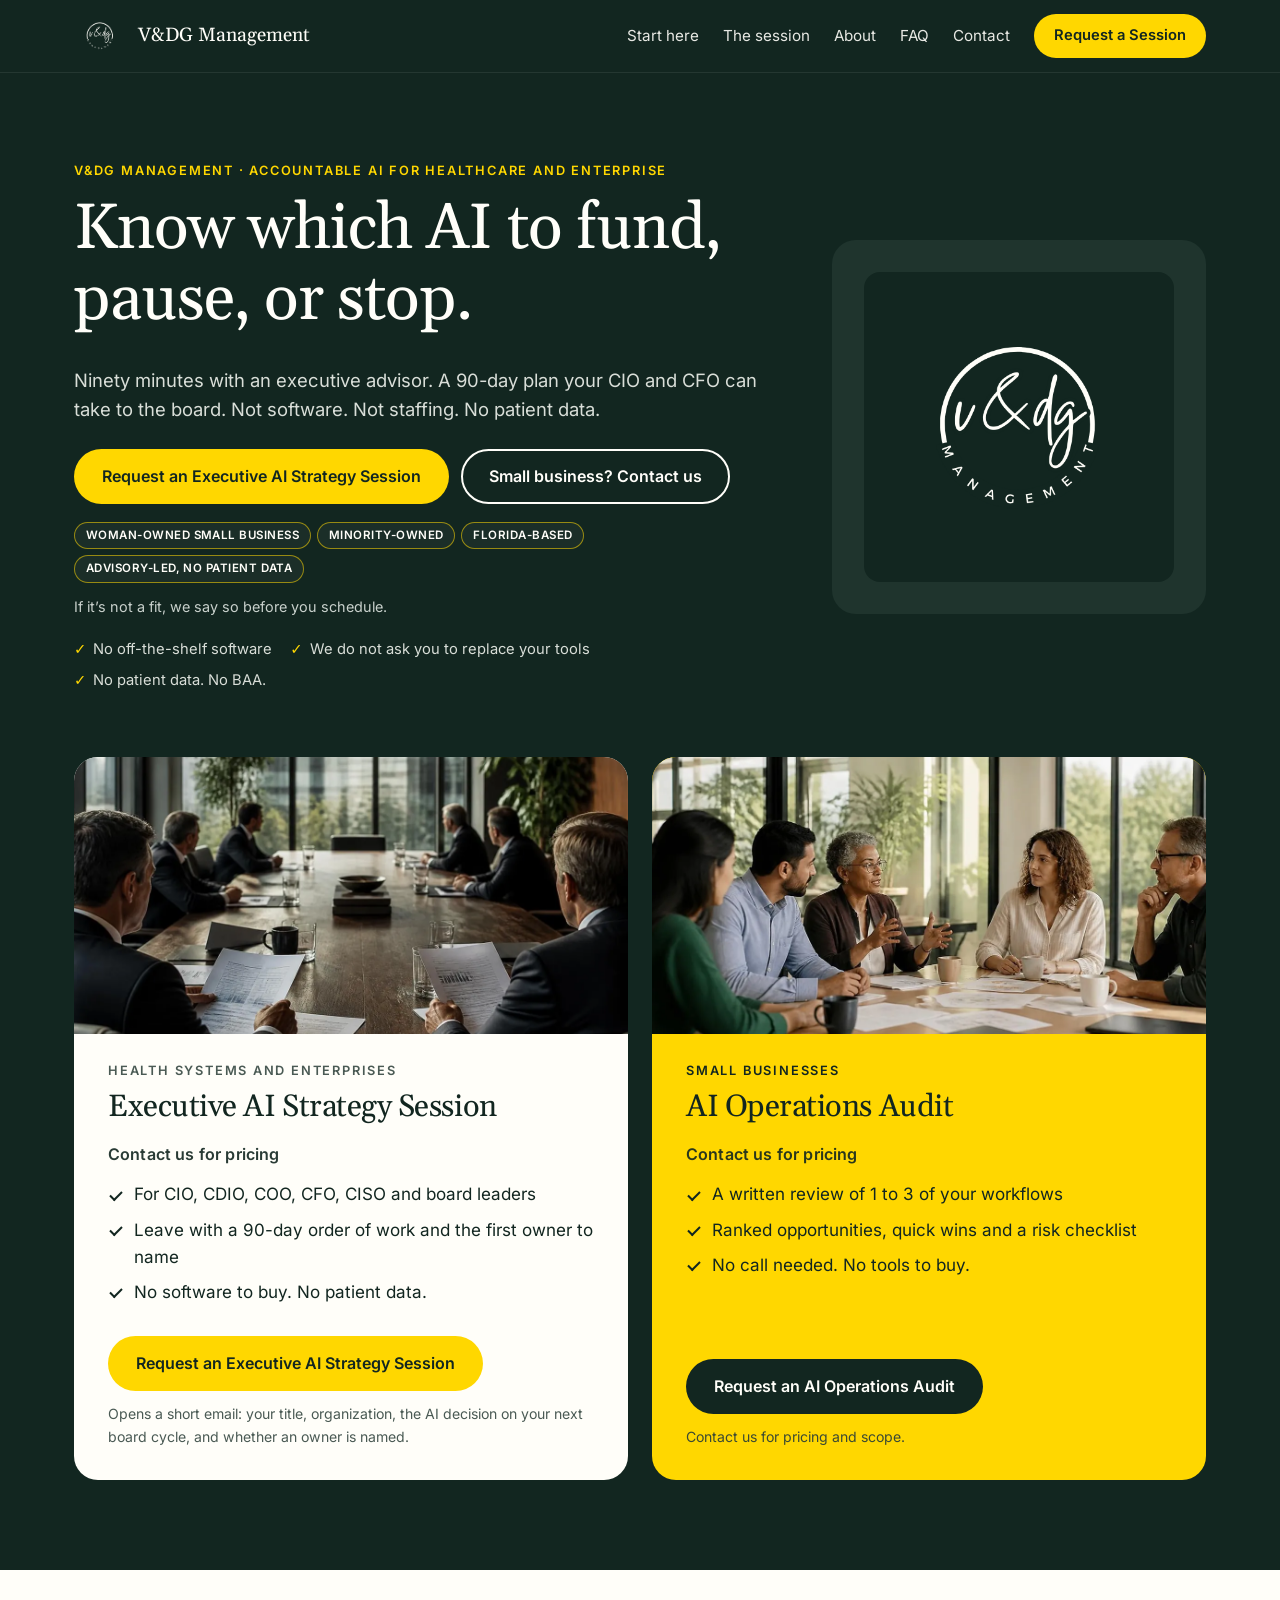
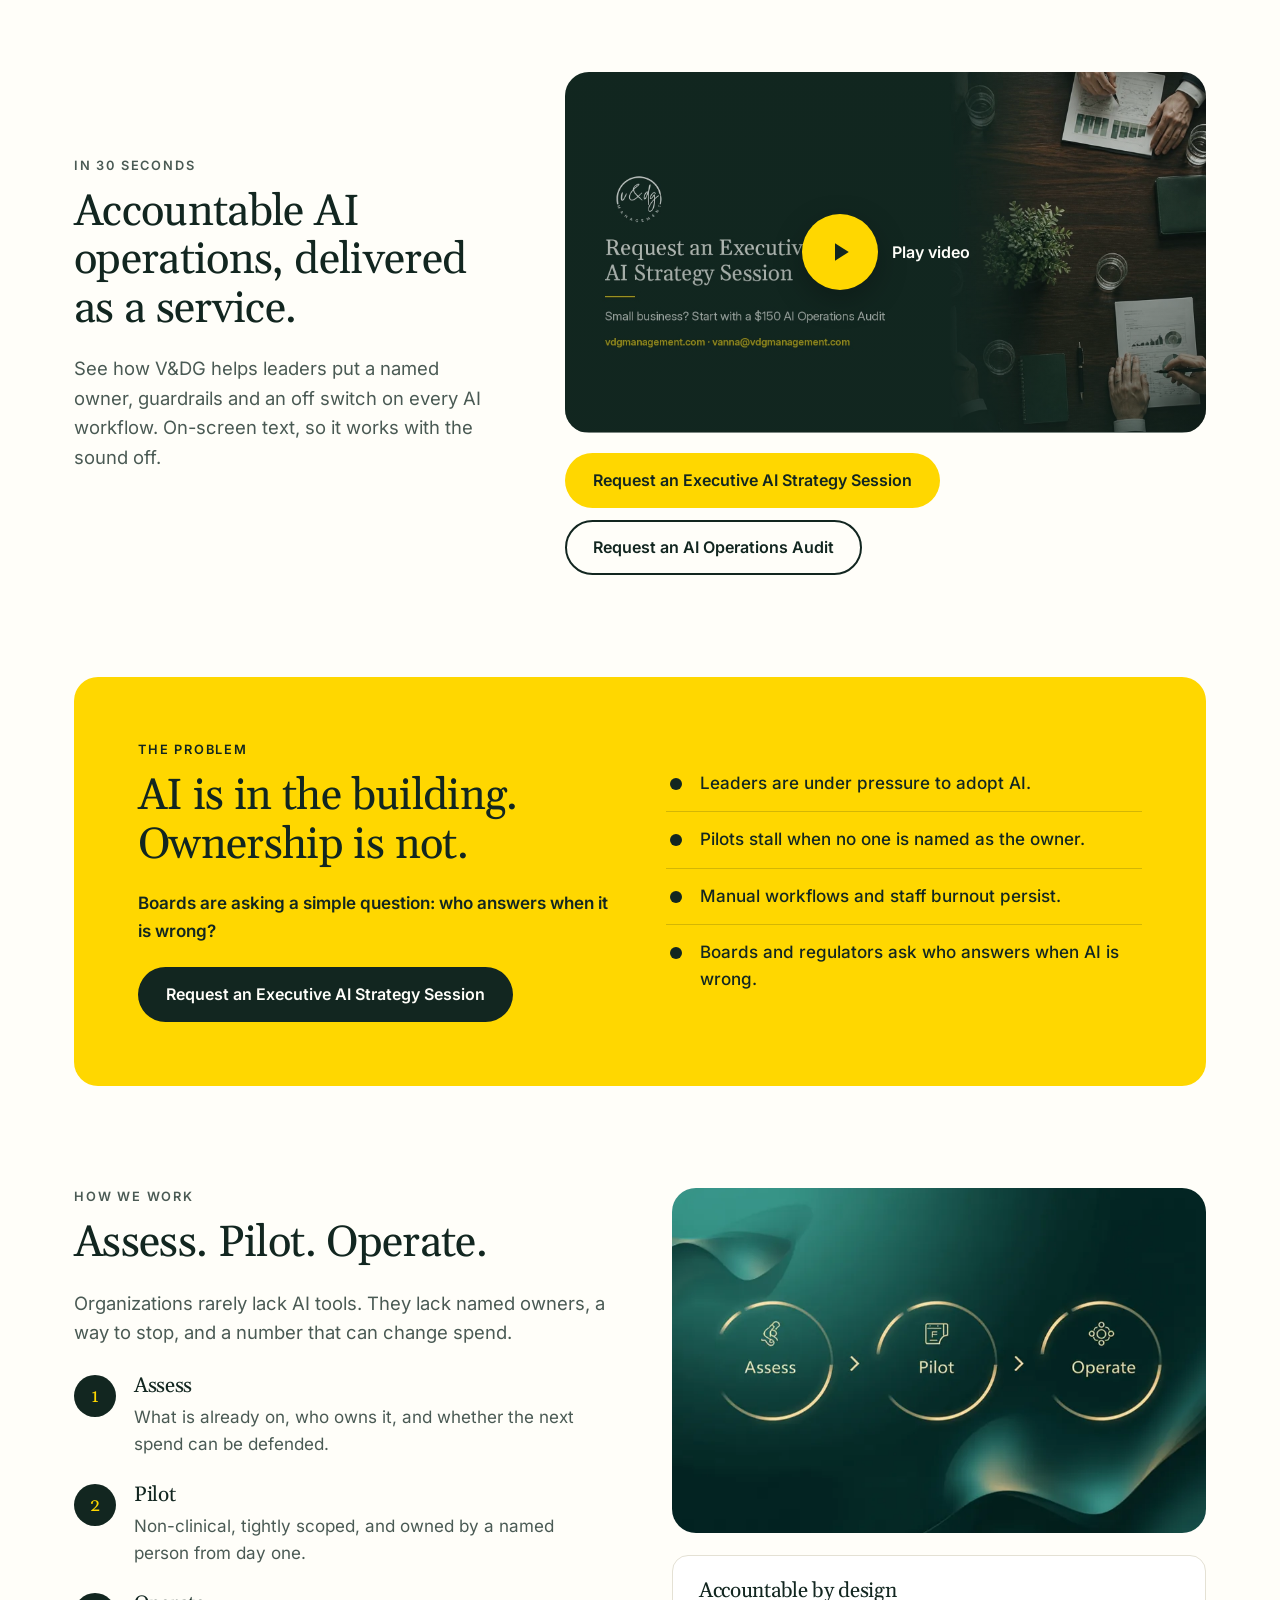
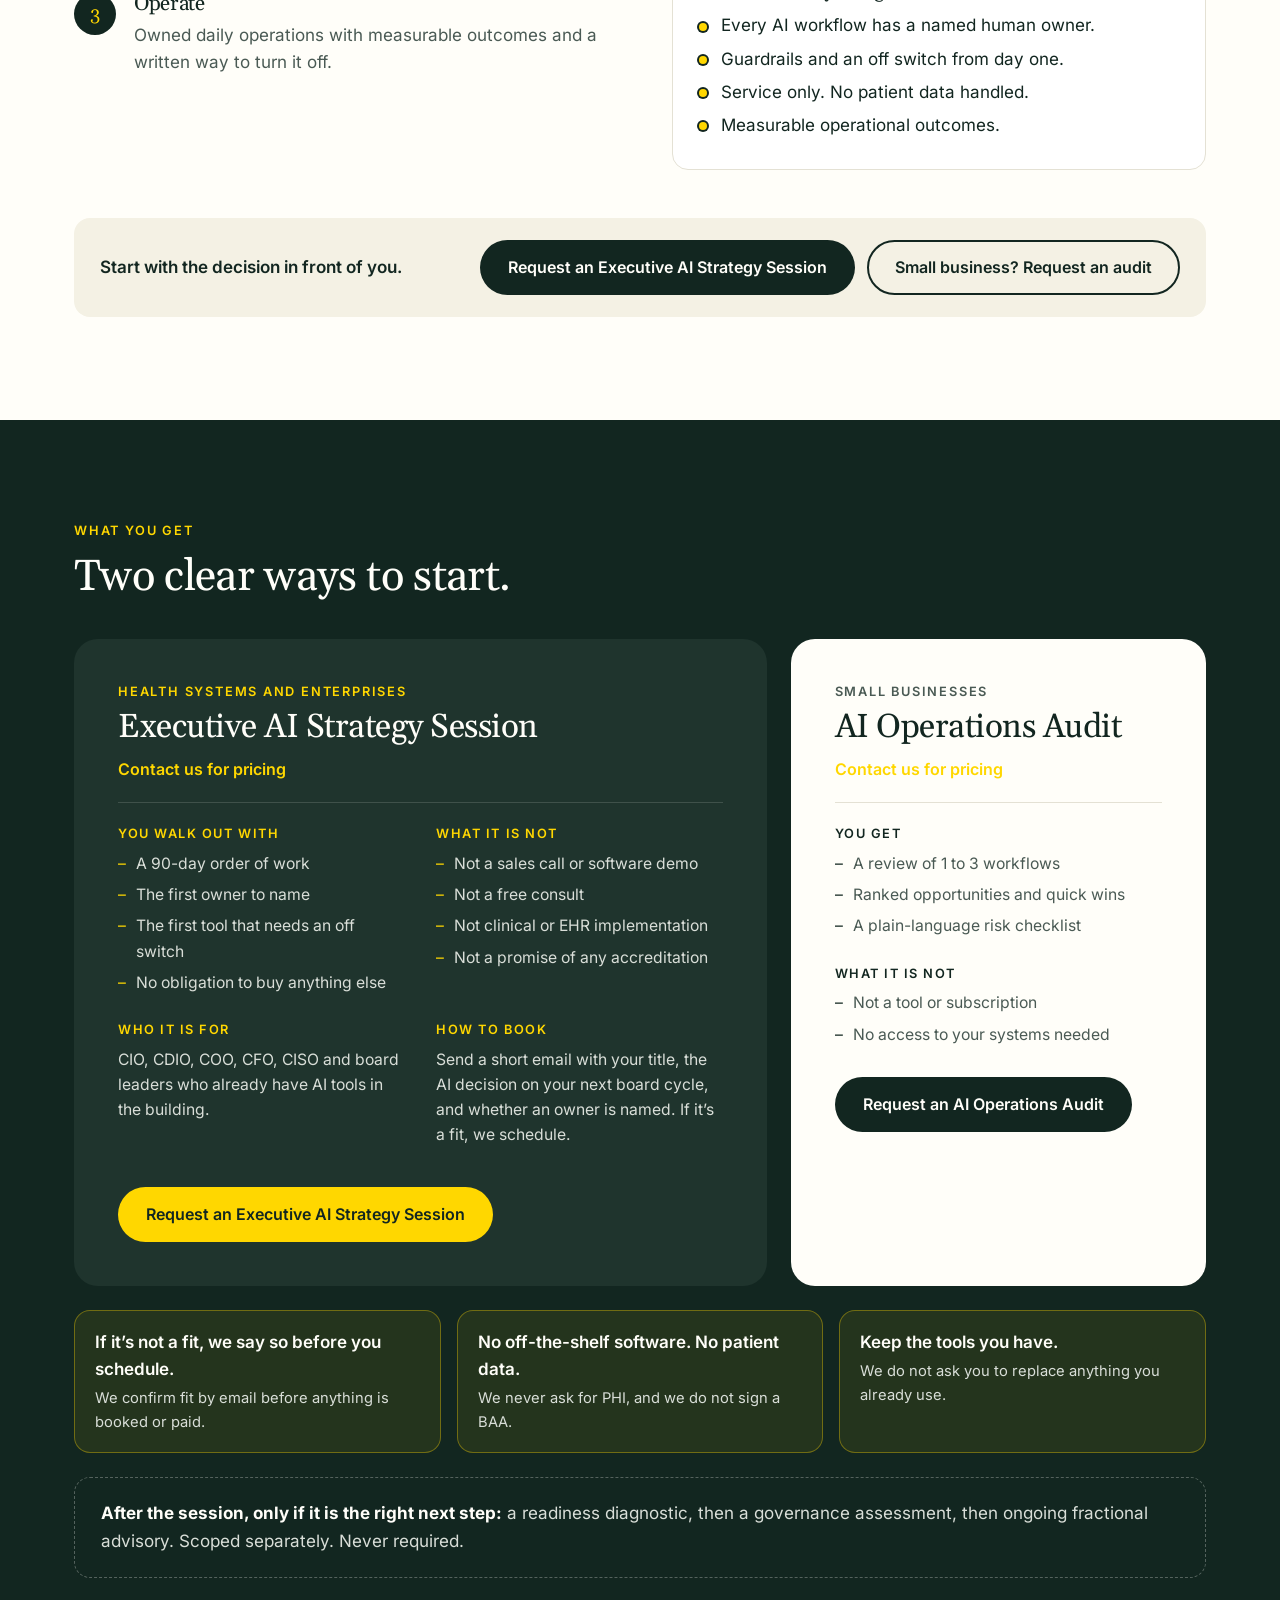
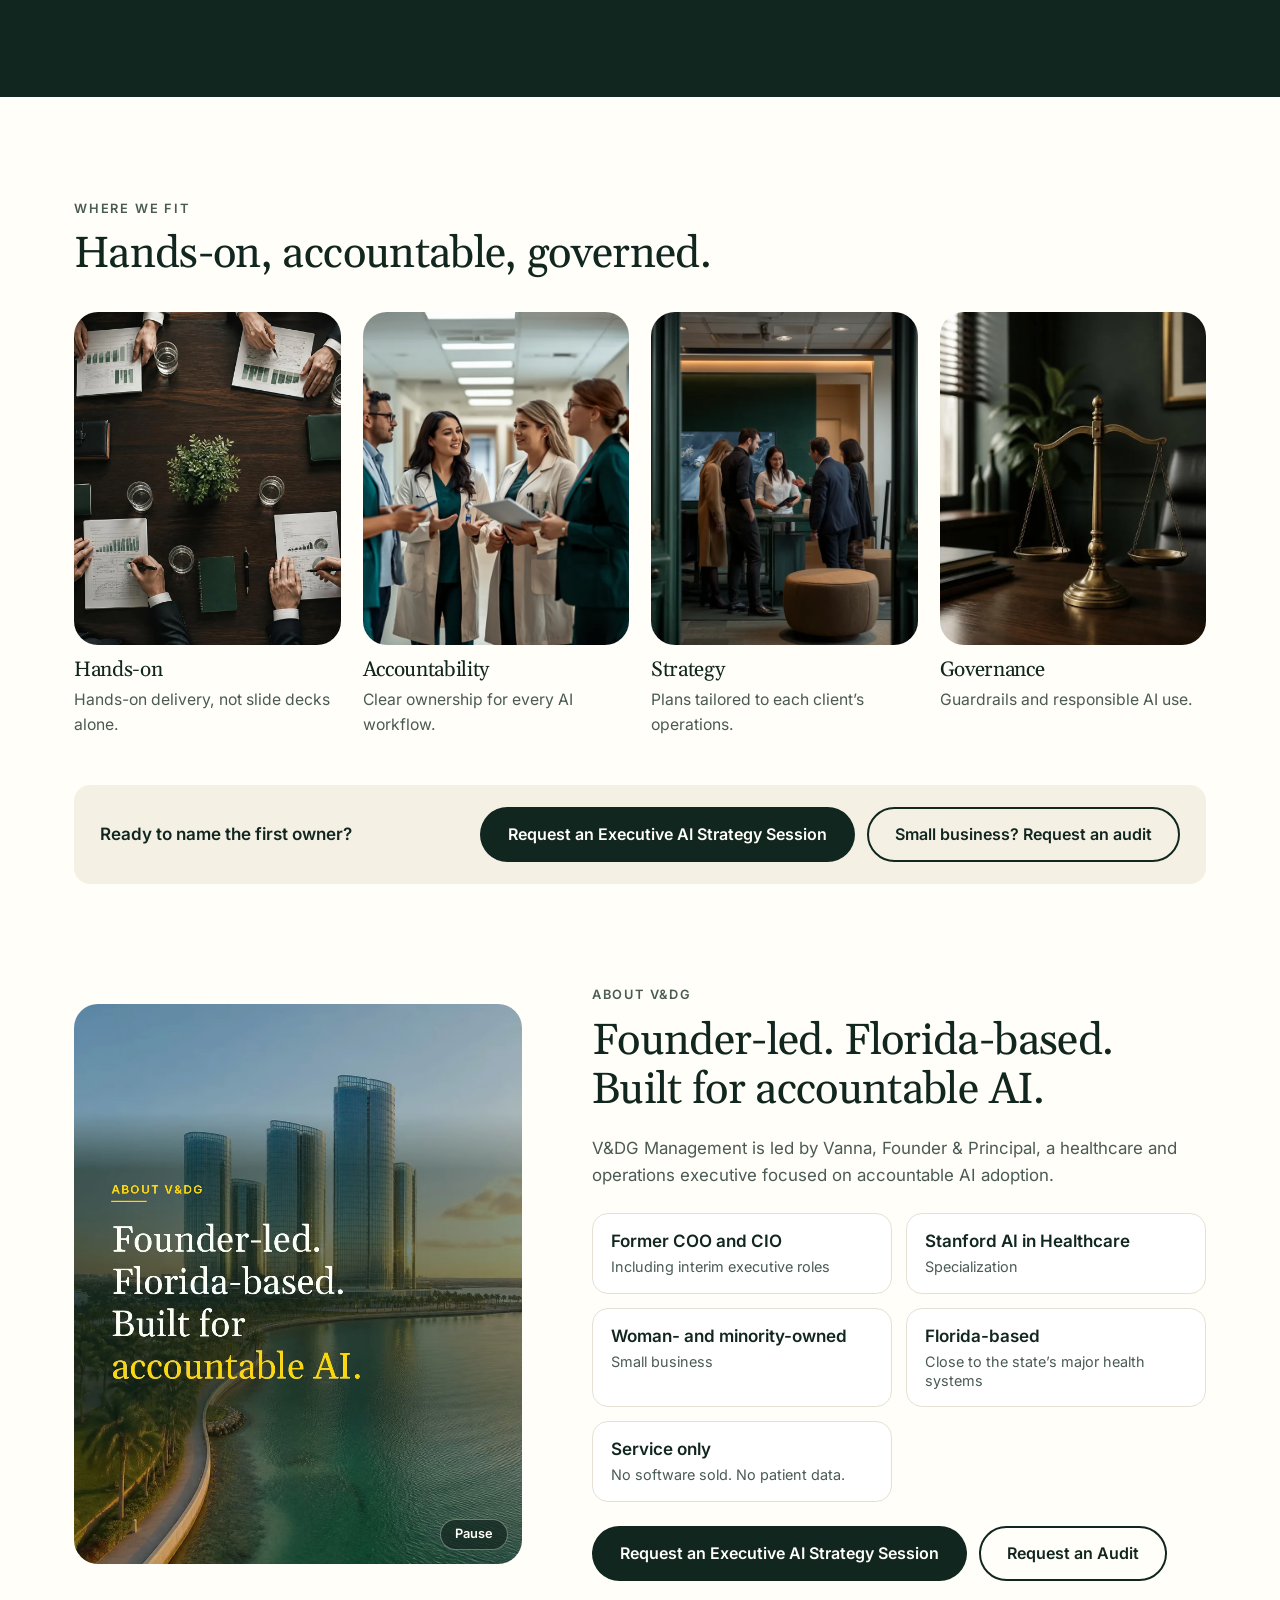
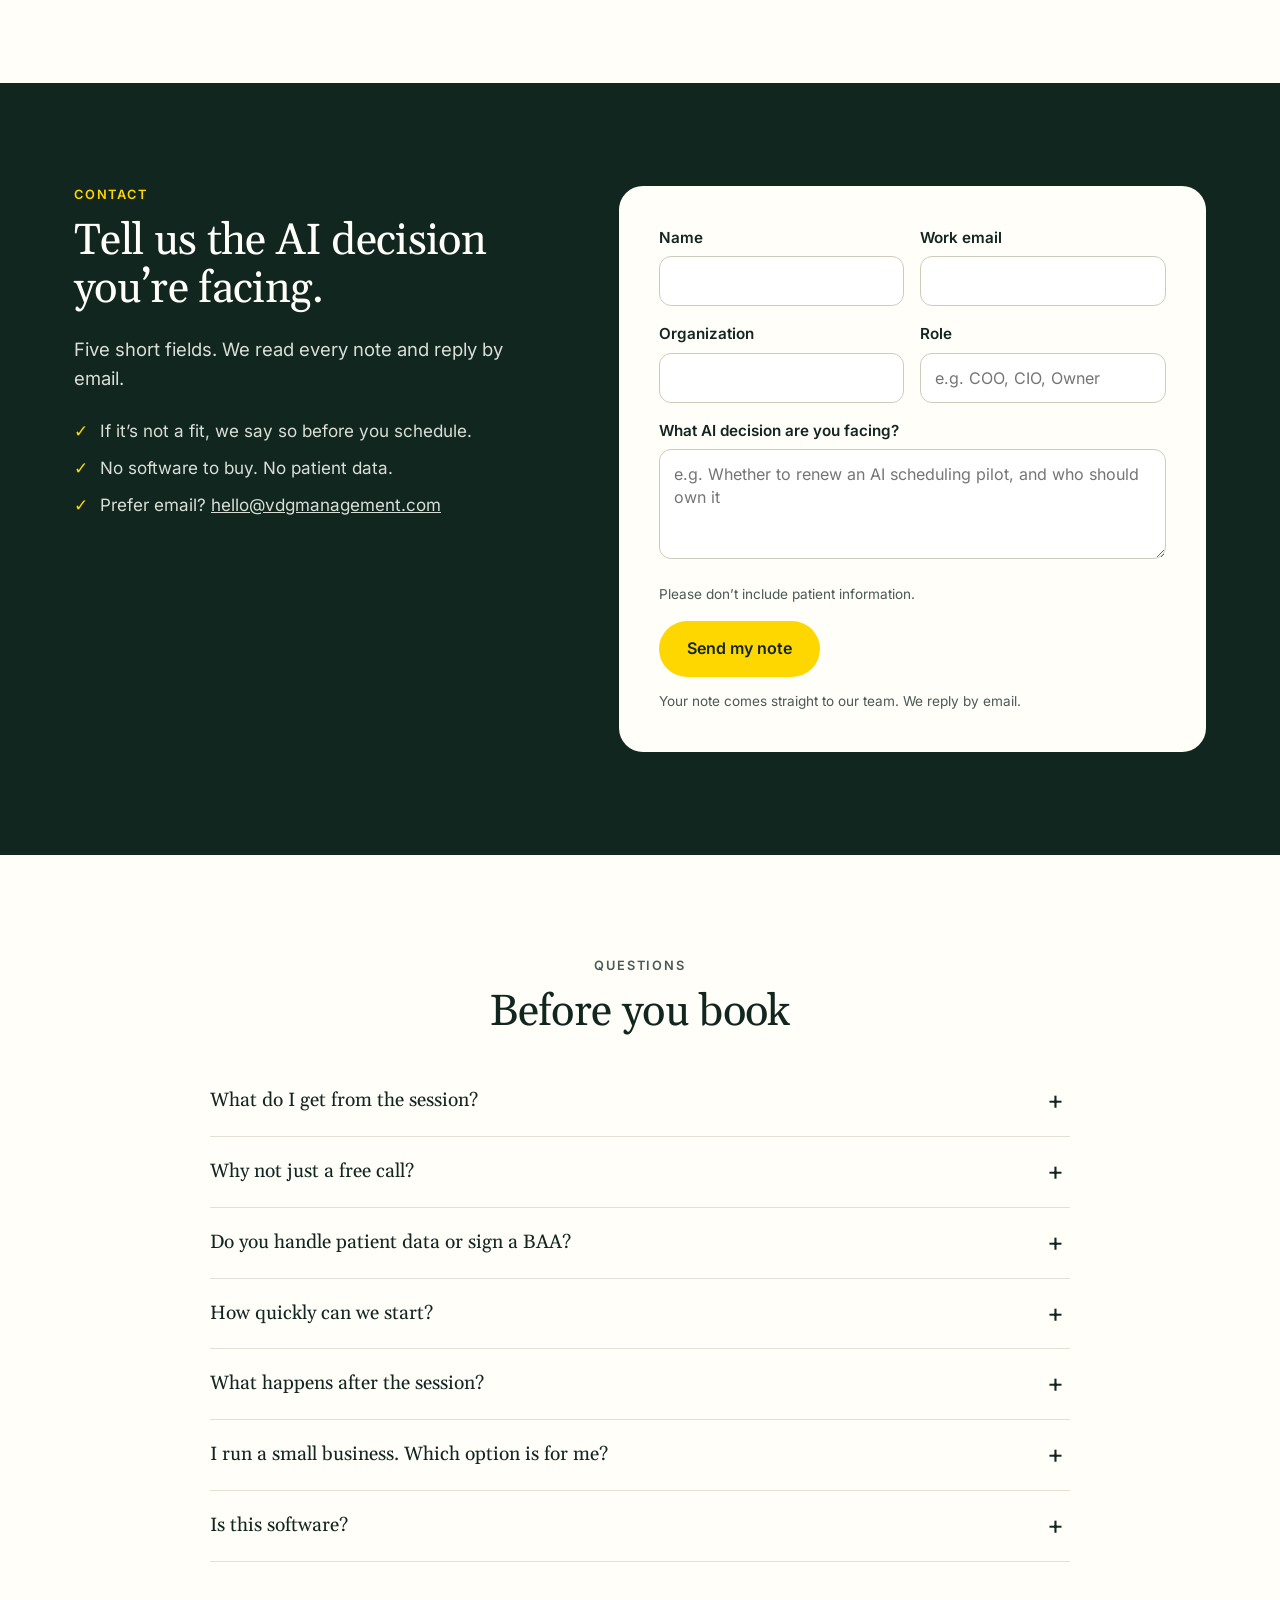
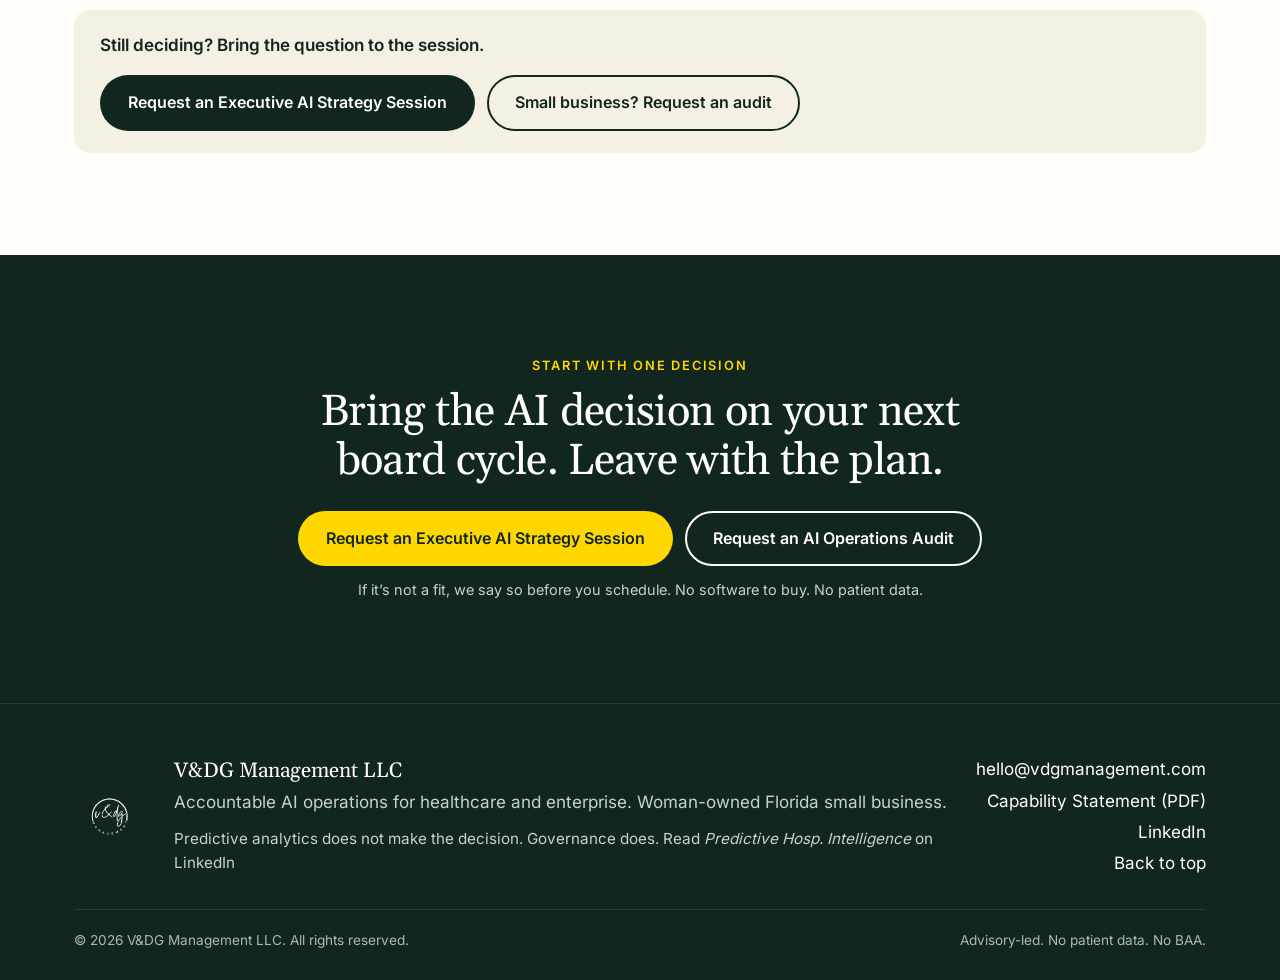
==== index.html @ cbabef69 "Add capability statement PDF and footer link" ====
<!doctype html>
<html lang="en">
<head>
<meta charset="utf-8">
<meta name="viewport" content="width=device-width,initial-scale=1">
<title>V&amp;DG Management | Executive AI Strategy for Healthcare and Enterprise</title>
<meta name="description" content="Know which AI to fund, pause, or stop. Request an Executive AI Strategy Session or an AI Operations Audit. Contact us for pricing. Woman-owned, Florida-based. No software, no patient data.">
<link rel="canonical" href="https://vdgmanagement.com/">
<meta name="theme-color" content="#122620">
<meta property="og:type" content="website">
<meta property="og:site_name" content="V&amp;DG Management">
<meta property="og:title" content="V&amp;DG Management | Know which AI to fund, pause, or stop">
<meta property="og:description" content="Executive AI Strategy Sessions for health-system and enterprise leaders, plus an AI Operations Audit for small businesses. Contact us for pricing. No software. No patient data.">
<meta property="og:url" content="https://vdgmanagement.com/">
<meta property="og:image" content="https://vdgmanagement.com/img/og-image.jpg">
<meta property="og:image:width" content="1200">
<meta property="og:image:height" content="630">
<meta property="og:image:alt" content="V&amp;DG Management logo with the line: Know which AI to fund, pause, or stop">
<meta name="twitter:card" content="summary_large_image">
<link rel="icon" href="favicon.ico" sizes="any">
<link rel="icon" type="image/png" sizes="32x32" href="img/favicon-32.png">
<link rel="apple-touch-icon" href="img/apple-touch-icon.png">
<link rel="manifest" href="site.webmanifest">
<link rel="preload" href="fonts/gelasio-latin.woff2" as="font" type="font/woff2" crossorigin>
<link rel="preload" href="fonts/inter-latin.woff2" as="font" type="font/woff2" crossorigin>
<link rel="stylesheet" href="css/site.css">
<!--
  ANALYTICS PLACEHOLDER (free; nothing is loaded until Vanna picks one and adds her own ID):
  Option A: Cloudflare Web Analytics (free, cookieless, no banner needed)
    <script defer src="https://static.cloudflareinsights.com/beacon.min.js" data-cf-beacon='PASTE_BEACON_SETTINGS_FROM_CLOUDFLARE'></script>
  Option B: Google Analytics 4 (free; may need a cookie notice)
    <script async src="https://www.googletagmanager.com/gtag/js?id=G-PASTE_ID"></script>
    <script>window.dataLayer=window.dataLayer||[];function gtag(){dataLayer.push(arguments);}gtag('js',new Date());gtag('config','G-PASTE_ID');</script>
  Every CTA carries data-cta="..." and data-path="enterprise|small-business"; the script at the bottom
  pushes a "cta_click" event to window.dataLayer and calls gtag() only if one of the above is installed.
-->
<script type="application/ld+json">
{"@context":"https://schema.org","@type":"ProfessionalService","name":"V&DG Management LLC","url":"https://vdgmanagement.com/","logo":"https://vdgmanagement.com/img/vdg-logo-official.png","email":"hello@vdgmanagement.com","areaServed":"US","address":{"@type":"PostalAddress","addressRegion":"FL","addressCountry":"US"},"description":"Executive AI strategy and accountable AI operations for healthcare and enterprise. Service only; no patient data.","sameAs":["https://www.linkedin.com/in/vanna-g-ai-healthcare-strategy"]}
</script>
</head>
<body>
<a class="skip" href="#main">Skip to content</a>

<header class="site-header">
  <div class="wrap">
    <a class="brand" href="#top" aria-label="V&amp;DG Management, back to top" data-cta="header-logo">
      <img src="img/vdg-logo-official.png" width="52" height="52" alt="V&amp;DG Management logo">
      <span>V&amp;DG Management</span>
    </a>
    <nav class="nav" aria-label="Main">
      <a href="#paths" data-cta="nav-paths">Start here</a>
      <a href="#offer" data-cta="nav-offer">The session</a>
      <a href="#about" data-cta="nav-about">About</a>
      <a href="#faq" data-cta="nav-faq">FAQ</a>
      <a href="#contact" data-cta="nav-contact">Contact</a>
      <a class="btn btn-yellow" href="#contact" data-cta="header-session" data-path="enterprise"><span class="long">Request a Session</span><span class="short">Request a session</span></a>
    </nav>
  </div>
</header>

<main id="main">
<!-- 1. HERO -->
<section class="hero on-dark" id="top" aria-labelledby="hero-h">
  <div class="wrap hero-grid">
    <div>
      <p class="kicker">V&amp;DG Management · Accountable AI for healthcare and enterprise</p>
      <h1 id="hero-h">Know which AI to fund, pause, or stop.</h1>
      <p class="lead">Ninety minutes with an executive advisor. A 90-day plan your CIO and CFO can take to the board. Not software. Not staffing. No patient data.</p>
      <div class="btn-row">
        <a class="btn btn-yellow" href="#contact" data-cta="hero-session" data-path="enterprise">Request an Executive AI Strategy Session</a>
        <a class="btn btn-ghost" href="#paths" data-cta="hero-small-business">Small business? Contact us</a>
      </div>
      <ul class="badge-row" aria-label="About V&amp;DG Management">
        <li>Woman-owned small business</li>
        <li>Minority-owned</li>
        <li>Florida-based</li>
        <li>Advisory-led, no patient data</li>
      </ul>
      <p class="reassure">If it&#8217;s not a fit, we say so before you schedule.</p>
      <ul class="trust-line" aria-label="At a glance">
        <li>No off-the-shelf software</li>
        <li>We do not ask you to replace your tools</li>
        <li>No patient data. No BAA.</li>
      </ul>
    </div>
    <div class="hero-card">
      <img src="img/vdg-logo-official.png" width="500" height="500" alt="V&amp;DG Management logo" fetchpriority="high">
    </div>
  </div>
</section>

<!-- 2. TWO BUYER PATHS -->
<section class="paths on-dark" id="paths" aria-labelledby="paths-h">
  <div class="wrap">
    <h2 id="paths-h" class="sr-only">Choose your starting point</h2>
    <div class="paths-grid">
      <article class="path">
        <div class="media"><picture><source srcset="img/boardroom-wide.webp" type="image/webp"><img src="img/boardroom-wide.jpg" width="1200" height="900" alt="Executives reviewing reports around a boardroom table"></picture></div>
        <div class="body">
          <p class="who">Health systems and enterprises</p>
          <h3>Executive AI Strategy Session</h3>
          <p class="price price-scope">Contact us for pricing</p>
          <ul>
            <li>For CIO, CDIO, COO, CFO, CISO and board leaders</li>
            <li>Leave with a 90-day order of work and the first owner to name</li>
            <li>No software to buy. No patient data.</li>
          </ul>
          <a class="btn btn-yellow" href="#contact" data-cta="paths-session" data-path="enterprise">Request an Executive AI Strategy Session</a>
          <p class="path-note">Opens a short email: your title, organization, the AI decision on your next board cycle, and whether an owner is named.</p>
        </div>
      </article>
      <article class="path path-yellow">
        <div class="media"><picture><source srcset="img/enterprise-meeting.webp" type="image/webp"><img src="img/enterprise-meeting.jpg" width="1200" height="945" alt="A small team meeting in a bright glass-walled office"></picture></div>
        <div class="body">
          <p class="who">Small businesses</p>
          <h3>AI Operations Audit</h3>
          <p class="price price-scope">Contact us for pricing</p>
          <ul>
            <li>A written review of 1 to 3 of your workflows</li>
            <li>Ranked opportunities, quick wins and a risk checklist</li>
            <li>No call needed. No tools to buy.</li>
          </ul>
          <a class="btn btn-green" href="#contact" data-cta="paths-audit" data-path="small-business">Request an AI Operations Audit</a>
          <p class="path-note">Contact us for pricing and scope.</p>
        </div>
      </article>
    </div>
  </div>
</section>

<!-- 3. VIDEO (new captioned brand commercial; file supplied separately) -->
<section class="section" id="video" aria-labelledby="video-h">
  <div class="wrap video-grid">
    <div>
      <p class="kicker">In 30 seconds</p>
      <h2 id="video-h">Accountable AI operations, delivered as a service.</h2>
      <p class="lead">See how V&amp;DG helps leaders put a named owner, guardrails and an off switch on every AI workflow. On-screen text, so it works with the sound off.</p>
    </div>
    <div>
      <div class="video-frame" id="vframe">
        <video id="promo" preload="none" playsinline muted controls poster="media/vdg-commercial-poster.jpg" width="1280" height="720" aria-label="V&amp;DG Management brand video (captioned)">
          <source src="media/vdg-commercial.mp4" type="video/mp4">
          Your browser does not support embedded video.
        </video>
        <button class="play" type="button" id="playbtn" data-cta="video-play" aria-label="Play the V&amp;DG Management video">
          <span class="icon" aria-hidden="true"><svg width="30" height="30" viewBox="0 0 24 24"><path d="M8 5v14l11-7z" fill="#122620"/></svg></span>
          <span>Play video</span>
        </button>
      </div>
      <div class="btn-row video-cta">
        <a class="btn btn-yellow" href="#contact" data-cta="video-session" data-path="enterprise">Request an Executive AI Strategy Session</a>
        <a class="btn btn-ghost" href="#contact" data-cta="video-audit" data-path="small-business">Request an AI Operations Audit</a>
      </div>
    </div>
  </div>
</section>

<!-- 4. PROBLEM (deck slide 2) -->
<section class="section" id="problem" style="padding-top:0" aria-labelledby="problem-h">
  <div class="wrap">
    <div class="panel-yellow problem-grid">
      <div>
        <p class="kicker">The problem</p>
        <h2 id="problem-h">AI is in the building. Ownership is not.</h2>
        <p style="font-weight:600;margin:0 0 22px">Boards are asking a simple question: who answers when it is wrong?</p>
        <a class="btn btn-green" href="#contact" data-cta="problem-session" data-path="enterprise">Request an Executive AI Strategy Session</a>
      </div>
      <ul class="ticks">
        <li>Leaders are under pressure to adopt AI.</li>
        <li>Pilots stall when no one is named as the owner.</li>
        <li>Manual workflows and staff burnout persist.</li>
        <li>Boards and regulators ask who answers when AI is wrong.</li>
      </ul>
    </div>
  </div>
</section>

<!-- 5. HOW WE WORK (deck slide 3) -->
<section class="section" id="approach" style="padding-top:0" aria-labelledby="how-h">
  <div class="wrap">
    <div class="how-grid">
      <div>
        <p class="kicker">How we work</p>
        <h2 id="how-h">Assess. Pilot. Operate.</h2>
        <p class="lead">Organizations rarely lack AI tools. They lack named owners, a way to stop, and a number that can change spend.</p>
        <ol class="steps">
          <li><h3>Assess</h3><p>What is already on, who owns it, and whether the next spend can be defended.</p></li>
          <li><h3>Pilot</h3><p>Non-clinical, tightly scoped, and owned by a named person from day one.</p></li>
          <li><h3>Operate</h3><p>Owned daily operations with measurable outcomes and a written way to turn it off.</p></li>
        </ol>
      </div>
      <div>
        <div class="rounded"><picture><source srcset="img/assess-pilot-operate.webp" type="image/webp"><img src="img/assess-pilot-operate.jpg" width="800" height="516" loading="lazy" decoding="async" alt="Three linked stages labelled Assess, Pilot and Operate on a deep green background"></picture></div>
        <div class="by-design">
          <h3>Accountable by design</h3>
          <ul>
            <li>Every AI workflow has a named human owner.</li>
            <li>Guardrails and an off switch from day one.</li>
            <li>Service only. No patient data handled.</li>
            <li>Measurable operational outcomes.</li>
          </ul>
        </div>
      </div>
    </div>
    <div class="cta-band"><p>Start with the decision in front of you.</p><div class="btn-row"><a class="btn btn-green" href="#contact" data-cta="approach-session" data-path="enterprise">Request an Executive AI Strategy Session</a><a class="btn btn-ghost" href="#contact" data-cta="approach-audit" data-path="small-business">Small business? Request an audit</a></div></div>
  </div>
</section>

<!-- 6. OFFER STACK -->
<section class="section on-dark" id="offer" aria-labelledby="offer-h">
  <div class="wrap">
    <p class="kicker">What you get</p>
    <h2 id="offer-h">Two clear ways to start.</h2>
    <div class="offer-grid">
      <article class="offer" aria-labelledby="o1">
        <div class="offer-head">
          <div><p class="kicker" style="margin-bottom:8px">Health systems and enterprises</p><h3 id="o1">Executive AI Strategy Session</h3></div>
          <p class="price price-scope">Contact us for pricing</p>
        </div>
        <div class="offer-cols">
          <div><h4>You walk out with</h4><ul><li>A 90-day order of work</li><li>The first owner to name</li><li>The first tool that needs an off switch</li><li>No obligation to buy anything else</li></ul></div>
          <div><h4>What it is not</h4><ul><li>Not a sales call or software demo</li><li>Not a free consult</li><li>Not clinical or EHR implementation</li><li>Not a promise of any accreditation</li></ul></div>
          <div><h4>Who it is for</h4><p>CIO, CDIO, COO, CFO, CISO and board leaders who already have AI tools in the building.</p></div>
          <div><h4>How to book</h4><p>Send a short email with your title, the AI decision on your next board cycle, and whether an owner is named. If it&#8217;s a fit, we schedule.</p></div>
        </div>
        <div class="btn-row"><a class="btn btn-yellow" href="#contact" data-cta="offer-session" data-path="enterprise">Request an Executive AI Strategy Session</a></div>
      </article>
      <article class="offer offer-light" aria-labelledby="o2">
        <div class="offer-head">
          <div><p class="kicker" style="margin-bottom:8px">Small businesses</p><h3 id="o2">AI Operations Audit</h3></div>
          <p class="price price-scope">Contact us for pricing</p>
        </div>
        <div class="offer-cols">
          <div><h4>You get</h4><ul><li>A review of 1 to 3 workflows</li><li>Ranked opportunities and quick wins</li><li>A plain-language risk checklist</li></ul></div>
          <div><h4>What it is not</h4><ul><li>Not a tool or subscription</li><li>No access to your systems needed</li></ul></div>
        </div>
        <div class="btn-row"><a class="btn btn-green" href="#contact" data-cta="offer-audit" data-path="small-business">Request an AI Operations Audit</a></div>
      </article>
    </div>
    <ul class="guarantees" aria-label="Our commitments">
      <li>If it&#8217;s not a fit, we say so before you schedule.<span>We confirm fit by email before anything is booked or paid.</span></li>
      <li>No off-the-shelf software. No patient data.<span>We never ask for PHI, and we do not sign a BAA.</span></li>
      <li>Keep the tools you have.<span>We do not ask you to replace anything you already use.</span></li>
    </ul>
    <p class="next-path"><strong>After the session, only if it is the right next step:</strong> a readiness diagnostic, then a governance assessment, then ongoing fractional advisory. Scoped separately. Never required.</p>
  </div>
</section>

<!-- 7. WHERE WE FIT (deck slide 6) -->
<section class="section" id="fit" aria-labelledby="fit-h">
  <div class="wrap">
    <p class="kicker">Where we fit</p>
    <h2 id="fit-h">Hands-on, accountable, governed.</h2>
    <div class="fit-grid">
      <div class="fit"><div class="rounded"><picture><source srcset="img/strategy-table.webp" type="image/webp"><img src="img/strategy-table.jpg" width="1023" height="1200" loading="lazy" decoding="async" alt="Overhead view of executives reviewing reports at a walnut boardroom table"></picture></div><h3>Hands-on</h3><p>Hands-on delivery, not slide decks alone.</p></div>
      <div class="fit"><div class="rounded"><picture><source srcset="img/accountability-ops.webp" type="image/webp"><img src="img/accountability-ops.jpg" width="682" height="800" loading="lazy" decoding="async" alt="Hospital operations staff reviewing a tablet together in a corridor"></picture></div><h3>Accountability</h3><p>Clear ownership for every AI workflow.</p></div>
      <div class="fit"><div class="rounded"><picture><source srcset="img/hands-on-team.webp" type="image/webp"><img src="img/hands-on-team.jpg" width="614" height="720" loading="lazy" decoding="async" alt="A small team reviewing work together in a modern office"></picture></div><h3>Strategy</h3><p>Plans tailored to each client&#8217;s operations.</p></div>
      <div class="fit"><div class="rounded"><picture><source srcset="img/governance-scale.webp" type="image/webp"><img src="img/governance-scale.jpg" width="645" height="800" loading="lazy" decoding="async" alt="A brass balance scale on an executive desk"></picture></div><h3>Governance</h3><p>Guardrails and responsible AI use.</p></div>
    </div>
    <div class="cta-band"><p>Ready to name the first owner?</p><div class="btn-row"><a class="btn btn-green" href="#contact" data-cta="fit-session" data-path="enterprise">Request an Executive AI Strategy Session</a><a class="btn btn-ghost" href="#contact" data-cta="fit-audit" data-path="small-business">Small business? Request an audit</a></div></div>
  </div>
</section>

<!-- 8. CREDIBILITY (real facts only) -->
<section class="section" id="about" style="padding-top:0" aria-labelledby="about-h">
  <div class="wrap cred-grid">
    <div class="rounded about-media">
      <video id="about-video" autoplay muted loop playsinline preload="metadata" poster="media/founder-mission-poster.jpg" width="1080" height="1350" aria-label="V&amp;DG Management mission video. On-screen text: About V&amp;DG. Founder-led. Florida-based. Built for accountable AI. Accountable AI for healthcare and enterprise. Every AI workflow has a named human owner. Guardrails and an off switch from day one. Assess. Pilot. Operate. Hands-on, accountable, governed. Service only. No patient data handled. Request an Executive AI Strategy Session. vdgmanagement.com.">
        <source src="media/founder-mission.webm" type="video/webm">
        <source src="media/founder-mission.mp4" type="video/mp4">
        <img src="img/florida-gulf-coast.jpg" width="597" height="800" alt="Florida Gulf Coast waterfront skyline at sunset">
      </video>
      <picture class="about-still"><source srcset="media/founder-mission-poster.webp" type="image/webp"><img src="media/founder-mission-poster.jpg" width="1080" height="1350" loading="lazy" decoding="async" alt="Founder-led. Florida-based. Built for accountable AI."></picture>
      <button type="button" class="about-video-toggle" aria-controls="about-video" aria-pressed="false">Pause<span class="sr-only"> mission video</span></button>
    </div>
    <script>(function(){var v=document.getElementById('about-video'),b=v&&v.parentNode.querySelector('.about-video-toggle');if(!v)return;
      if(window.matchMedia&&matchMedia('(prefers-reduced-motion: reduce)').matches){v.removeAttribute('autoplay');v.preload='none';v.pause();return;}
      b.addEventListener('click',function(){if(v.paused){v.play();b.firstChild.nodeValue='Pause';b.setAttribute('aria-pressed','false');}else{v.pause();b.firstChild.nodeValue='Play';b.setAttribute('aria-pressed','true');}});})();</script>
    <div>
      <p class="kicker">About V&amp;DG</p>
      <h2 id="about-h">Founder-led. Florida-based. Built for accountable AI.</h2>
      <p class="founder-line">V&amp;DG Management is led by Vanna, Founder &amp; Principal, a healthcare and operations executive focused on accountable AI adoption.</p>
      <ul class="creds">
        <li>Former COO and CIO<span>Including interim executive roles</span></li>
        <li>Stanford AI in Healthcare<span>Specialization</span></li>
        <li>Woman- and minority-owned<span>Small business</span></li>
        <li>Florida-based<span>Close to the state&#8217;s major health systems</span></li>
        <li>Service only<span>No software sold. No patient data.</span></li>
      </ul>
      <div class="btn-row"><a class="btn btn-green" href="#contact" data-cta="about-session" data-path="enterprise">Request an Executive AI Strategy Session</a><a class="btn btn-ghost" href="#contact" data-cta="about-audit" data-path="small-business">Request an Audit</a></div>
    </div>
  </div>
</section>

<!-- 9. LEAD FORM -->
<section class="section on-dark" id="contact" aria-labelledby="contact-h">
  <div class="wrap form-grid">
    <div>
      <p class="kicker">Contact</p>
      <h2 id="contact-h">Tell us the AI decision you&#8217;re facing.</h2>
      <p class="lead">Five short fields. We read every note and reply by email.</p>
      <ul class="contact-list">
        <li>If it&#8217;s not a fit, we say so before you schedule.</li>
        <li>No software to buy. No patient data.</li>
        <li>Prefer email? <a href="mailto:hello@vdgmanagement.com" data-cta="contact-email">hello@vdgmanagement.com</a></li>
      </ul>
    </div>
    <form class="lead-form" id="lead-form" action="https://formsubmit.co/1cc49aecd955185c9c11f3f42515bd5c" method="POST" data-mode="formsubmit">
      <input type="hidden" name="_subject" value="New V&amp;DG website inquiry">
      <input type="hidden" name="_template" value="table">
      <input type="hidden" name="_captcha" value="true">
      <div class="hp" aria-hidden="true"><label for="f-hp">Leave blank</label><input id="f-hp" type="text" name="_honey" tabindex="-1" autocomplete="off"></div>
      <div class="two">
        <div class="field"><label for="f-name">Name</label><input id="f-name" name="name" type="text" autocomplete="name" required></div>
        <div class="field"><label for="f-email">Work email</label><input id="f-email" name="email" type="email" autocomplete="email" required></div>
        <div class="field"><label for="f-org">Organization</label><input id="f-org" name="organization" type="text" autocomplete="organization" required></div>
        <div class="field"><label for="f-role">Role</label><input id="f-role" name="role" type="text" autocomplete="organization-title" placeholder="e.g. COO, CIO, Owner" required></div>
      </div>
      <div class="field"><label for="f-decision">What AI decision are you facing?</label><textarea id="f-decision" name="decision" required placeholder="e.g. Whether to renew an AI scheduling pilot, and who should own it"></textarea></div>
      <p class="form-fine" style="margin:0 0 16px">Please don&#8217;t include patient information.</p>
      <button class="btn btn-yellow" type="submit" data-cta="form-submit" data-path="form">Send my note</button>
      <p class="form-status" id="form-status" role="status" aria-live="polite"></p>
      <p class="form-fine">Your note comes straight to our team. We reply by email.</p>
    </form>
  </div>
</section>

<!-- 10. FAQ -->
<section class="section" id="faq" aria-labelledby="faq-h">
  <div class="wrap">
    <div class="center"><p class="kicker">Questions</p><h2 id="faq-h">Before you book</h2></div>
    <div class="faq">
      <details><summary>What do I get from the session?</summary><p>A working session with an executive advisor on what AI is already running, who owns it, and whether the next spend can be defended. You walk out with a 90-day order of work, the first owner to name, and the first tool that needs an off switch. There is no obligation to buy anything after it.</p></details>
      <details><summary>Why not just a free call?</summary><p>A free call is a sales call. This is the work itself, and the plan is yours to keep whether or not we work together again. Scope and fee are confirmed by email before anything is scheduled, and if your question isn&#8217;t a fit, we say so then.</p></details>
      <details><summary>Do you handle patient data or sign a BAA?</summary><p>No. V&amp;DG is administrative, operational and governance work only. We do not access patient data or EHRs, we do not sign a BAA, and we ask that you never send PHI.</p></details>
      <details><summary>How quickly can we start?</summary><p>As soon as we confirm fit by email. There is no software to install, no integration and no data access to arrange, so nothing has to go through IT before the session.</p></details>
      <details><summary>What happens after the session?</summary><p>You leave with the 90-day plan and run it however you choose. If more help makes sense, the next steps are a readiness diagnostic, a governance assessment, or ongoing fractional advisory. Each is scoped and priced separately, and none is required.</p></details>
      <details><summary>I run a small business. Which option is for me?</summary><p>Start with the AI Operations Audit. It&#8217;s a written review of 1 to 3 workflows with ranked opportunities, quick wins and a risk checklist. Contact us for pricing. The Executive AI Strategy Session is designed for health-system and enterprise leaders.</p></details>
      <details><summary>Is this software?</summary><p>Not off the shelf. V&amp;DG starts with a paid assessment: advice and hands-on help to make the AI you already have owned, governed and measurable. Where it serves you, we then license decision-support tools that run inside your own cloud. We do not ask you to replace the tools you already have.</p></details>
    </div>
    <div class="cta-band"><p>Still deciding? Bring the question to the session.</p><div class="btn-row"><a class="btn btn-green" href="#contact" data-cta="faq-session" data-path="enterprise">Request an Executive AI Strategy Session</a><a class="btn btn-ghost" href="#contact" data-cta="faq-audit" data-path="small-business">Small business? Request an audit</a></div></div>
  </div>
</section>

<!-- 11. FINAL CTA -->
<section class="section on-dark final" aria-labelledby="final-h">
  <div class="wrap">
    <p class="kicker">Start with one decision</p>
    <h2 id="final-h">Bring the AI decision on your next board cycle. Leave with the plan.</h2>
    <div class="btn-row"><a class="btn btn-yellow" href="#contact" data-cta="final-session" data-path="enterprise">Request an Executive AI Strategy Session</a><a class="btn btn-ghost" href="#contact" data-cta="final-audit" data-path="small-business">Request an AI Operations Audit</a></div>
    <p class="reassure">If it&#8217;s not a fit, we say so before you schedule. No software to buy. No patient data.</p>
  </div>
</section>
</main>

<footer class="site-footer on-dark">
  <div class="wrap">
    <div class="footer-grid">
      <img src="img/vdg-logo-official.png" width="72" height="72" loading="lazy" alt="V&amp;DG Management logo">
      <div>
        <p style="margin:0;font:400 1.3rem/1.3 var(--serif)">V&amp;DG Management LLC</p>
        <p style="margin:4px 0 0;color:#C9D1CC">Accountable AI operations for healthcare and enterprise. Woman-owned Florida small business.</p>
        <p style="margin:10px 0 0;color:#C9D1CC;font-size:.95rem">Predictive analytics does not make the decision. Governance does. <a href="https://www.linkedin.com/in/vanna-g-ai-healthcare-strategy" target="_blank" rel="noopener" data-cta="footer-insights">Read <em>Predictive Hosp. Intelligence</em> on LinkedIn<span class="sr-only"> (opens in a new tab)</span></a></p>
      </div>
      <ul>
        <li><a href="mailto:hello@vdgmanagement.com" data-cta="footer-email">hello@vdgmanagement.com</a></li>
        <li><a href="VDG-Capability-Statement.pdf" target="_blank" rel="noopener" data-cta="footer-capability">Capability Statement (PDF)<span class="sr-only"> (opens in a new tab)</span></a></li>
        <li><a href="https://www.linkedin.com/in/vanna-g-ai-healthcare-strategy" target="_blank" rel="noopener" data-cta="footer-linkedin">LinkedIn<span class="sr-only"> (opens in a new tab)</span></a></li>
        <li><a href="#top" data-cta="footer-top">Back to top</a></li>
      </ul>
    </div>
    <div class="legal"><span>&copy; 2026 V&amp;DG Management LLC. All rights reserved.</span><span>Advisory-led. No patient data. No BAA.</span></div>
  </div>
</footer>

<script>
(function(){
  /* CTA click hooks: analytics-ready, sends nothing unless an analytics tag is installed */
  window.dataLayer=window.dataLayer||[];
  document.addEventListener('click',function(e){
    var el=e.target.closest&&e.target.closest('[data-cta]'); if(!el) return;
    var d={event:'cta_click',cta:el.getAttribute('data-cta'),path:el.getAttribute('data-path')||''};
    window.dataLayer.push(d);
    if(typeof window.gtag==='function') window.gtag('event','cta_click',{cta_id:d.cta,cta_path:d.path});
  });

  /* Video: click to play, starts muted (captioned), poster falls back to the Gulf Coast photo */
  var v=document.getElementById('promo'),f=document.getElementById('vframe'),b=document.getElementById('playbtn');
  if(v&&b){
    v.removeAttribute('controls');
    var p=new Image(); p.onerror=function(){v.setAttribute('poster','img/florida-gulf-coast.jpg');}; p.src=v.getAttribute('poster');
    function unavailable(){
      f.classList.remove('playing'); b.style.display='none';
      if(!f.querySelector('.video-msg')){var m=document.createElement('p');m.className='video-msg';m.textContent='Video coming soon. In the meantime, book a session below.';f.appendChild(m);}
    }
    var src=v.querySelector('source'); if(src) src.addEventListener('error',unavailable);
    v.addEventListener('error',unavailable);
    b.addEventListener('click',function(){
      f.classList.add('playing'); v.setAttribute('controls',''); v.muted=true;
      var r=v.play(); if(r&&r.catch) r.catch(unavailable); v.focus();
    });
    v.addEventListener('ended',function(){f.classList.remove('playing');v.removeAttribute('controls');});
  }

  /* Lead form: default mailto-composed submit (no backend). Skipped when data-mode="formsubmit". */
  var form=document.getElementById('lead-form'),st=document.getElementById('form-status');
  if(form&&form.getAttribute('data-mode')==='mailto'){
    form.addEventListener('submit',function(e){
      e.preventDefault();
      if(form.querySelector('#f-hp').value) return;
      var bad=[].filter.call(form.querySelectorAll('[required]'),function(i){return !i.value.trim()||(i.type==='email'&&!/^\S+@\S+\.\S+$/.test(i.value));});
      [].forEach.call(form.querySelectorAll('[required]'),function(i){i.setAttribute('aria-invalid',bad.indexOf(i)>-1?'true':'false');});
      if(bad.length){st.textContent='Please complete all five fields with a valid work email.';bad[0].focus();return;}
      var g=function(id){return form.querySelector(id).value.trim();};
      var subj='Website inquiry: '+g('#f-org');
      var body='Name: '+g('#f-name')+'\nWork email: '+g('#f-email')+'\nOrganization: '+g('#f-org')+'\nRole: '+g('#f-role')+'\n\nThe AI decision we are facing:\n'+g('#f-decision')+'\n';
      window.location.href='mailto:hello@vdgmanagement.com?subject='+encodeURIComponent(subj)+'&body='+encodeURIComponent(body);
      st.textContent='Your email app should open with your note ready to send. If it didn\u2019t, email hello@vdgmanagement.com.';
    });
  }
})();
</script>
</body>
</html>
---- css/site.css ----
/* V&DG Management: conversion build, styled to match the "Pitch the Future" deck */
@font-face{font-family:"Gelasio";src:url(../fonts/gelasio-latin.woff2) format("woff2");font-weight:400 700;font-display:swap}
@font-face{font-family:"Inter";src:url(../fonts/inter-latin.woff2) format("woff2");font-weight:100 900;font-display:swap}
:root{--green:#122620;--green-2:#1F342D;--green-3:#273C35;--cream:#FFFEF9;--yellow:#FFD700;--yellow-2:#FFE34D;
--ink:#122620;--muted:#4A5A54;--soft:#D9DED8;--line:#E4E1D4;--serif:"Gelasio",Georgia,"Times New Roman",serif;
--sans:"Inter",system-ui,-apple-system,"Segoe UI",Roboto,Helvetica,Arial,sans-serif;--r:24px;--r-sm:16px;--wrap:1180px}
*,*::before,*::after{box-sizing:border-box}
html{scroll-behavior:smooth;scroll-padding-top:88px;-webkit-text-size-adjust:100%}
@media (prefers-reduced-motion:reduce){html{scroll-behavior:auto}*{transition:none!important}}
body{margin:0;background:var(--cream);color:var(--ink);font:400 17px/1.6 var(--sans)}
img,video{display:block;max-width:100%;height:auto}
a{color:inherit}
h1,h2,h3{font-family:var(--serif);font-weight:400;line-height:1.12;letter-spacing:-.015em;margin:0 0 .45em}
h1{font-size:clamp(2.4rem,5vw,4.2rem)}
h2{font-size:clamp(1.9rem,3.4vw,2.9rem)}
h3{font-size:1.3rem}
p{margin:0 0 1em}
ul{margin:0;padding:0}
.wrap{max-width:var(--wrap);margin:0 auto;padding:0 24px}
.section{padding:clamp(56px,8vw,104px) 0}
.kicker{font:600 .8rem/1.4 var(--sans);letter-spacing:.14em;text-transform:uppercase;margin:0 0 14px;color:var(--muted)}
.on-dark{background:var(--green);color:var(--cream)}
.on-dark .kicker{color:var(--yellow)}
.lead{font-size:1.15rem;color:var(--muted);max-width:40em}
.on-dark .lead{color:var(--soft)}
.sr-only{position:absolute;width:1px;height:1px;overflow:hidden;clip:rect(0 0 0 0);white-space:nowrap}
.skip{position:absolute;left:-9999px;top:0;background:var(--yellow);color:var(--green);padding:10px 16px;z-index:100}
.skip:focus{left:0}
:focus-visible{outline:3px solid var(--yellow);outline-offset:3px;border-radius:6px}
.on-cream :focus-visible,.panel-yellow :focus-visible{outline-color:var(--green)}

/* buttons */
.btn{display:inline-flex;align-items:center;justify-content:center;gap:.5em;font:600 1rem/1.2 var(--sans);text-decoration:none;text-align:center;padding:16px 26px;border-radius:999px;border:2px solid transparent;cursor:pointer;transition:transform .15s,background .15s}
.btn:hover{transform:translateY(-1px)}
.btn-yellow{background:var(--yellow);color:var(--green)}
.btn-yellow:hover{background:var(--yellow-2)}
.btn-green{background:var(--green);color:var(--cream)}
.btn-green:hover{background:var(--green-3)}
.btn-ghost{border-color:currentColor;background:transparent;color:inherit}
.btn-row{display:flex;flex-wrap:wrap;gap:12px;margin-top:24px}
.cta-band{display:flex;flex-wrap:wrap;align-items:center;justify-content:space-between;gap:16px 24px;margin-top:48px;padding:22px 26px;border-radius:var(--r-sm);background:#F4F1E4}
.cta-band p{margin:0;font-weight:600}
.on-dark .cta-band{background:var(--green-2)}
.cta-band .btn-row{margin:0}
.reassure{font-size:.9rem;color:var(--muted);margin:12px 0 0}
.on-dark .reassure{color:#C9D1CC}

/* header */
.site-header{position:sticky;top:0;z-index:50;background:var(--green);color:var(--cream);box-shadow:0 1px 0 rgba(255,254,249,.08)}
.site-header .wrap{display:flex;align-items:center;justify-content:space-between;gap:16px;height:72px}
.brand{display:flex;align-items:center;gap:12px;text-decoration:none}
.brand img{width:52px;height:52px}
.brand span{font:400 1.2rem/1 var(--serif)}
.nav{display:flex;align-items:center;gap:24px}
.nav a{text-decoration:none;font-size:.95rem;opacity:.9}
.nav a:hover{opacity:1;text-decoration:underline;text-underline-offset:6px}
.nav .btn{opacity:1;padding:11px 18px;font-size:.92rem}
.nav .btn:hover{text-decoration:none}
.btn .short{display:none}
@media (max-width:960px){.nav a:not(.btn){display:none}}
@media (max-width:520px){.brand span{display:none}.btn .long{display:none}.btn .short{display:inline}}

/* hero */
.hero{padding:clamp(48px,7vw,96px) 0 clamp(40px,5vw,64px)}
.hero-grid{display:grid;grid-template-columns:1.3fr .7fr;gap:clamp(28px,5vw,72px);align-items:center}
.hero h1{max-width:13em}
.hero-card{background:var(--green-2);border-radius:var(--r);padding:clamp(18px,3vw,32px)}
.hero-card img{border-radius:var(--r-sm);width:100%}
.trust-line{display:flex;flex-wrap:wrap;gap:8px 18px;margin:20px 0 0;list-style:none;font-size:.92rem;color:var(--soft)}
.trust-line li::before{content:"✓";color:var(--yellow);margin-right:7px;font-weight:700}
@media (max-width:860px){.hero-grid{grid-template-columns:1fr}.hero-card{max-width:150px;order:-1;padding:10px}}

/* two paths */
.paths{padding:0 0 clamp(56px,7vw,96px)}
.paths-grid{display:grid;grid-template-columns:1fr 1fr;gap:24px}
.path{display:flex;flex-direction:column;border-radius:var(--r);overflow:hidden;background:var(--cream);color:var(--ink)}
.path .media img{width:100%;aspect-ratio:16/8;object-fit:cover}
.path .body{display:flex;flex-direction:column;flex:1;padding:28px clamp(22px,3vw,34px) 32px}
.path .who{font:600 .8rem/1.4 var(--sans);letter-spacing:.14em;text-transform:uppercase;color:var(--muted);margin:0 0 10px}
.path h3{font-size:clamp(1.5rem,2.4vw,1.95rem);margin-bottom:.35em}
.path .price{font:400 2.4rem/1 var(--serif);margin:6px 0 14px}
.path .price small{font:500 .95rem var(--sans);color:var(--muted);margin-left:8px}
.path ul{list-style:none;margin:0 0 22px}
.path li{padding-left:26px;position:relative;margin:0 0 8px}
.path li::before{content:"";position:absolute;left:2px;top:.55em;width:12px;height:7px;border-left:2px solid var(--green);border-bottom:2px solid var(--green);transform:rotate(-45deg)}
.path .btn{margin-top:auto;align-self:flex-start}
.path-yellow{background:var(--yellow)}
.path-yellow .who{color:var(--green)}
.path-note{font-size:.88rem;color:var(--muted);margin:12px 0 0}
.path-yellow .path-note{color:#3B4A33}
@media (max-width:860px){.paths-grid{grid-template-columns:1fr}}

/* video */
.video-grid{display:grid;grid-template-columns:.8fr 1.2fr;gap:clamp(28px,5vw,64px);align-items:center}
.video-frame{position:relative;border-radius:var(--r);overflow:hidden;background:var(--green) url(../img/florida-gulf-coast.jpg) center/cover;aspect-ratio:16/9}
.video-frame video{width:100%;height:100%;object-fit:cover;background:transparent}
.play{position:absolute;inset:0;display:flex;align-items:center;justify-content:center;gap:14px;border:0;background:linear-gradient(0deg,rgba(18,38,32,.55),rgba(18,38,32,.15));color:var(--cream);font:600 1rem var(--sans);cursor:pointer}
.play .icon{width:76px;height:76px;border-radius:50%;background:var(--yellow);display:grid;place-items:center;box-shadow:0 10px 30px rgba(0,0,0,.25)}
.video-frame.playing .play{display:none}
.video-msg{position:absolute;left:16px;right:16px;bottom:16px;margin:0;padding:10px 14px;border-radius:12px;background:rgba(18,38,32,.85);color:var(--cream);font-size:.92rem}
.video-cta{margin-top:20px}
@media (max-width:860px){.video-grid{grid-template-columns:1fr}}

/* problem */
.panel-yellow{background:var(--yellow);border-radius:var(--r);padding:clamp(32px,5vw,64px)}
.problem-grid{display:grid;grid-template-columns:1fr 1fr;gap:clamp(24px,4vw,56px);align-items:center}
.ticks{list-style:none}
.ticks li{padding:14px 0 14px 34px;border-bottom:1px solid rgba(18,38,32,.18);position:relative;font-weight:500}
.ticks li:last-child{border-bottom:0}
.ticks li::before{content:"";position:absolute;left:4px;top:22px;width:12px;height:12px;border-radius:50%;background:var(--green)}
.panel-yellow .kicker{color:var(--green)}
@media (max-width:860px){.problem-grid{grid-template-columns:1fr}}

/* how */
.how-grid{display:grid;grid-template-columns:1fr 1fr;gap:clamp(28px,5vw,72px);align-items:start}
.steps{list-style:none;margin:28px 0 0;padding:0;counter-reset:s}
.steps li{counter-increment:s;position:relative;padding:0 0 22px 60px}
.steps li::before{content:counter(s);position:absolute;left:0;top:0;width:42px;height:42px;border-radius:50%;background:var(--green);color:var(--yellow);display:grid;place-items:center;font:400 1.15rem var(--serif)}
.steps h3{margin:.2em 0 .25em}
.steps p{margin:0;color:var(--muted)}
.rounded{border-radius:var(--r);overflow:hidden}
.rounded img{width:100%;height:100%;object-fit:cover}
.by-design{margin-top:22px;padding:24px 26px;border:1px solid var(--line);border-radius:var(--r-sm);background:#fff}
.by-design ul{list-style:none}
.by-design li{padding-left:22px;position:relative;margin:6px 0}
.by-design li::before{content:"";position:absolute;left:0;top:.6em;width:8px;height:8px;border-radius:50%;background:var(--yellow);box-shadow:0 0 0 2px var(--green)}
@media (max-width:860px){.how-grid{grid-template-columns:1fr}}

/* offer stack */
.offer-grid{display:grid;grid-template-columns:1.25fr .75fr;gap:24px;margin-top:36px}
.offer{background:var(--green-2);border-radius:var(--r);padding:clamp(26px,4vw,44px)}
.offer-head{display:flex;flex-wrap:wrap;justify-content:space-between;align-items:flex-end;gap:12px 24px;padding-bottom:22px;margin-bottom:22px;border-bottom:1px solid rgba(255,254,249,.14)}
.offer-head h3{font-size:clamp(1.5rem,2.6vw,2.1rem);margin:0}
.offer .price{font:400 clamp(2.4rem,4vw,3.2rem)/1 var(--serif);color:var(--yellow);margin:0}
.offer .price small{display:block;font:500 .9rem var(--sans);color:var(--soft);margin-top:6px;text-align:right}
.offer-cols{display:grid;grid-template-columns:1fr 1fr;gap:20px 32px}
.offer-cols h4{font:600 .8rem/1.4 var(--sans);letter-spacing:.12em;text-transform:uppercase;color:var(--yellow);margin:0 0 8px}
.offer-cols p,.offer-cols li{color:var(--soft);font-size:.98rem}
.offer-cols ul{list-style:none}
.offer-cols li{margin:0 0 6px;padding-left:18px;position:relative}
.offer-cols li::before{content:"–";position:absolute;left:0;color:var(--yellow)}
.offer-light{background:var(--cream);color:var(--ink)}
.offer-light .offer-head{border-color:var(--line)}
.offer-light .price{color:var(--green)}
.offer-light .price small,.offer-light .offer-cols p,.offer-light .offer-cols li{color:var(--muted)}
.offer-light .offer-cols{grid-template-columns:1fr}
.offer-light .offer-cols h4{color:var(--green)}
.offer-light .offer-cols li::before{color:var(--green)}
.next-path{margin-top:24px;padding:22px 26px;border-radius:var(--r-sm);border:1px dashed rgba(255,254,249,.28);color:var(--soft)}
.next-path strong{color:var(--cream)}
.guarantees{display:grid;grid-template-columns:repeat(3,1fr);gap:16px;margin-top:24px;list-style:none}
.guarantees li{background:rgba(255,215,0,.08);border:1px solid rgba(255,215,0,.35);border-radius:var(--r-sm);padding:18px 20px;font-weight:600}
.guarantees span{display:block;font-weight:400;color:var(--soft);font-size:.92rem;margin-top:4px}
@media (max-width:960px){.offer-grid{grid-template-columns:1fr}.guarantees{grid-template-columns:1fr}}
@media (max-width:620px){.offer-cols{grid-template-columns:1fr}.offer .price small{text-align:left}}

/* fit */
.fit-grid{display:grid;grid-template-columns:repeat(4,1fr);gap:22px;margin-top:32px}
.fit .rounded{aspect-ratio:4/5;margin-bottom:14px}
.fit h3{margin:0 0 .2em}
.fit p{color:var(--muted);margin:0;font-size:.98rem}
@media (max-width:960px){.fit-grid{grid-template-columns:1fr 1fr}}

/* credibility */
.cred-grid{display:grid;grid-template-columns:.85fr 1.15fr;gap:clamp(28px,5vw,72px);align-items:center}
.cred-grid .rounded{aspect-ratio:4/5;max-height:560px}
.creds{list-style:none;display:grid;grid-template-columns:1fr 1fr;gap:14px;margin:24px 0 0}
.creds li{background:#fff;border:1px solid var(--line);border-radius:var(--r-sm);padding:16px 18px;font-weight:600;line-height:1.35}
.creds span{display:block;font-weight:400;color:var(--muted);font-size:.9rem;margin-top:4px}
.founder-line{font-size:1.05rem;color:var(--muted)}
/* About: founder mission video (poster/still shown instead when reduced motion is requested) */
.about-media{position:relative;background:var(--green)}
.about-media video,.about-media .about-still img{width:100%;height:100%;object-fit:cover}
.about-media .about-still{display:none;height:100%}
.about-video-toggle{position:absolute;right:14px;bottom:14px;font:600 .8rem/1 var(--sans);color:var(--cream);background:rgba(18,38,32,.72);border:1px solid rgba(255,254,249,.35);border-radius:999px;padding:8px 14px;cursor:pointer}
.about-video-toggle:hover{background:rgba(18,38,32,.9)}
@media (prefers-reduced-motion:reduce){.about-media video,.about-video-toggle{display:none}.about-media .about-still{display:block}}
@media (max-width:860px){.cred-grid{grid-template-columns:1fr}.cred-grid .rounded{aspect-ratio:16/10}}
@media (max-width:520px){.creds{grid-template-columns:1fr}}

/* form */
.form-grid{display:grid;grid-template-columns:.9fr 1.1fr;gap:clamp(28px,5vw,72px);align-items:start}
.lead-form{background:var(--cream);color:var(--ink);border-radius:var(--r);padding:clamp(24px,4vw,40px)}
.field{margin:0 0 16px}
.field label{display:block;font-weight:600;font-size:.95rem;margin:0 0 6px}
.field .opt{font-weight:400;color:var(--muted)}
.field input,.field select,.field textarea{width:100%;font:400 1rem/1.4 var(--sans);color:var(--ink);background:#fff;border:1.5px solid #CFCBBB;border-radius:12px;padding:13px 14px}
.field textarea{min-height:110px;resize:vertical}
.field input:focus,.field select:focus,.field textarea:focus{outline:3px solid var(--yellow);outline-offset:1px;border-color:var(--green)}
.two{display:grid;grid-template-columns:1fr 1fr;gap:0 16px}
.form-status{margin:14px 0 0;font-size:.95rem}
.form-fine{font-size:.85rem;color:var(--muted);margin:12px 0 0}
.hp{position:absolute;left:-5000px}
.contact-list{list-style:none;margin:24px 0 0}
.contact-list li{margin:0 0 10px;padding-left:26px;position:relative;color:var(--soft)}
.contact-list li::before{content:"✓";position:absolute;left:0;color:var(--yellow);font-weight:700}
@media (max-width:860px){.form-grid{grid-template-columns:1fr}}
@media (max-width:520px){.two{grid-template-columns:1fr}}

/* faq */
.faq{max-width:860px;margin:28px auto 0}
.faq details{border-bottom:1px solid var(--line);padding:4px 0}
.faq summary{cursor:pointer;list-style:none;padding:18px 40px 18px 0;position:relative;font:400 1.2rem/1.35 var(--serif)}
.faq summary::-webkit-details-marker{display:none}
.faq summary::after{content:"+";position:absolute;right:6px;top:14px;font:400 1.6rem var(--sans);color:var(--green)}
.faq details[open] summary::after{content:"–"}
.faq details p{color:var(--muted);margin:0 0 18px;max-width:46em}
.center{text-align:center}
.center .lead{margin-left:auto;margin-right:auto}

/* final cta + footer */
.final{text-align:center}
.final .btn-row{justify-content:center}
.final h2{max-width:16em;margin-left:auto;margin-right:auto}
.site-footer{padding:48px 0 28px;border-top:1px solid rgba(255,254,249,.1)}
.footer-grid{display:grid;grid-template-columns:auto 1fr auto;gap:20px 28px;align-items:center}
.footer-grid ul{list-style:none;text-align:right}
.footer-grid li{margin:4px 0}
.footer-grid a{text-decoration:none}
.footer-grid a:hover{text-decoration:underline}
.legal{display:flex;flex-wrap:wrap;justify-content:space-between;gap:8px 24px;margin-top:28px;padding-top:20px;border-top:1px solid rgba(255,254,249,.1);font-size:.85rem;color:#AEB8B2}
@media (max-width:700px){.footer-grid{grid-template-columns:1fr}.footer-grid ul{text-align:left}}
.offer-light .kicker{color:var(--muted)}
/* credentials badge row (hero) + no-price scope line */
.badge-row{display:flex;flex-wrap:wrap;gap:6px;margin:18px 0 0;padding:0;list-style:none}
.badge-row li{font:600 .72rem/1 var(--sans);letter-spacing:.04em;text-transform:uppercase;color:var(--cream);border:1px solid rgba(255,215,0,.55);border-radius:999px;padding:7px 11px;background:rgba(255,254,249,.04)}
.path .price.price-scope{font:600 1rem/1.4 var(--sans);letter-spacing:.01em;margin:8px 0 16px;color:inherit;opacity:.9}
.offer .price.price-scope{font:600 1rem/1.4 var(--sans);color:var(--yellow);text-align:right;max-width:15em}
@media (max-width:620px){.offer .price.price-scope{text-align:left}.badge-row li{font-size:.68rem;padding:6px 10px}}
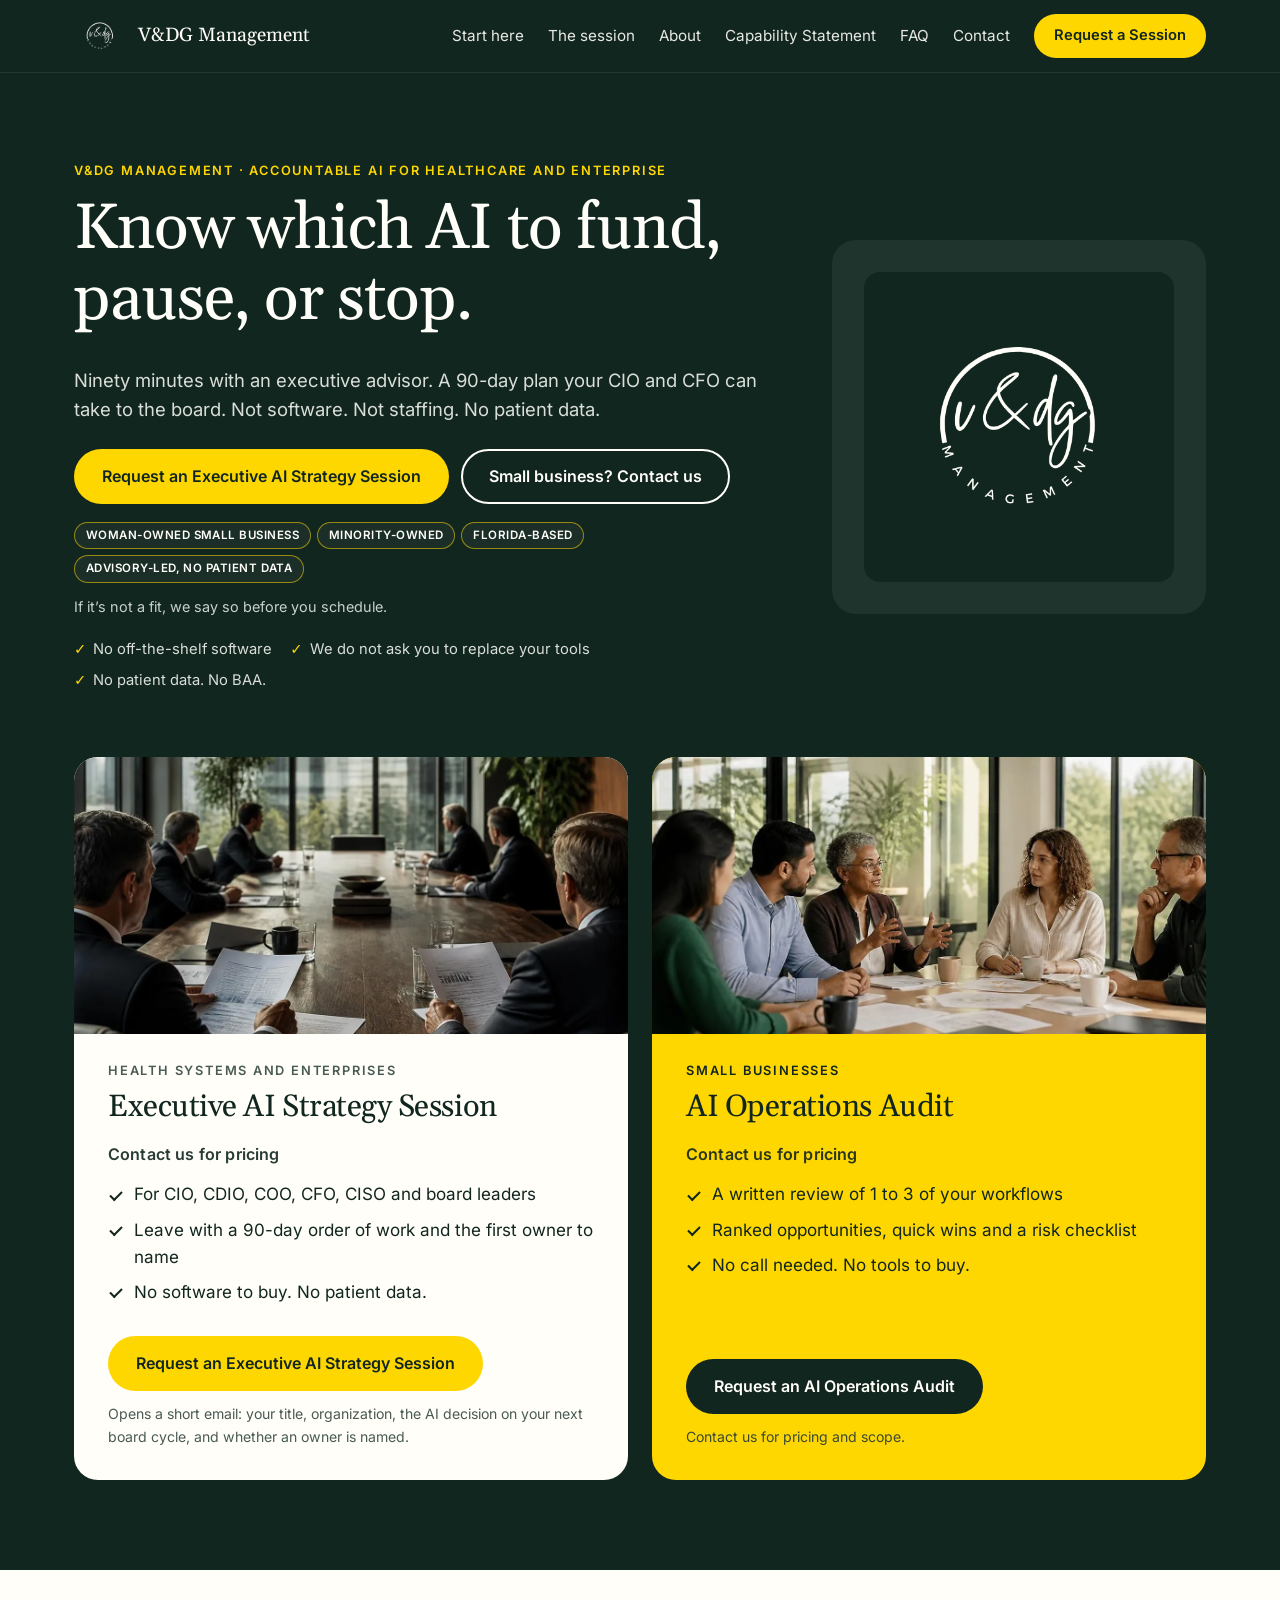
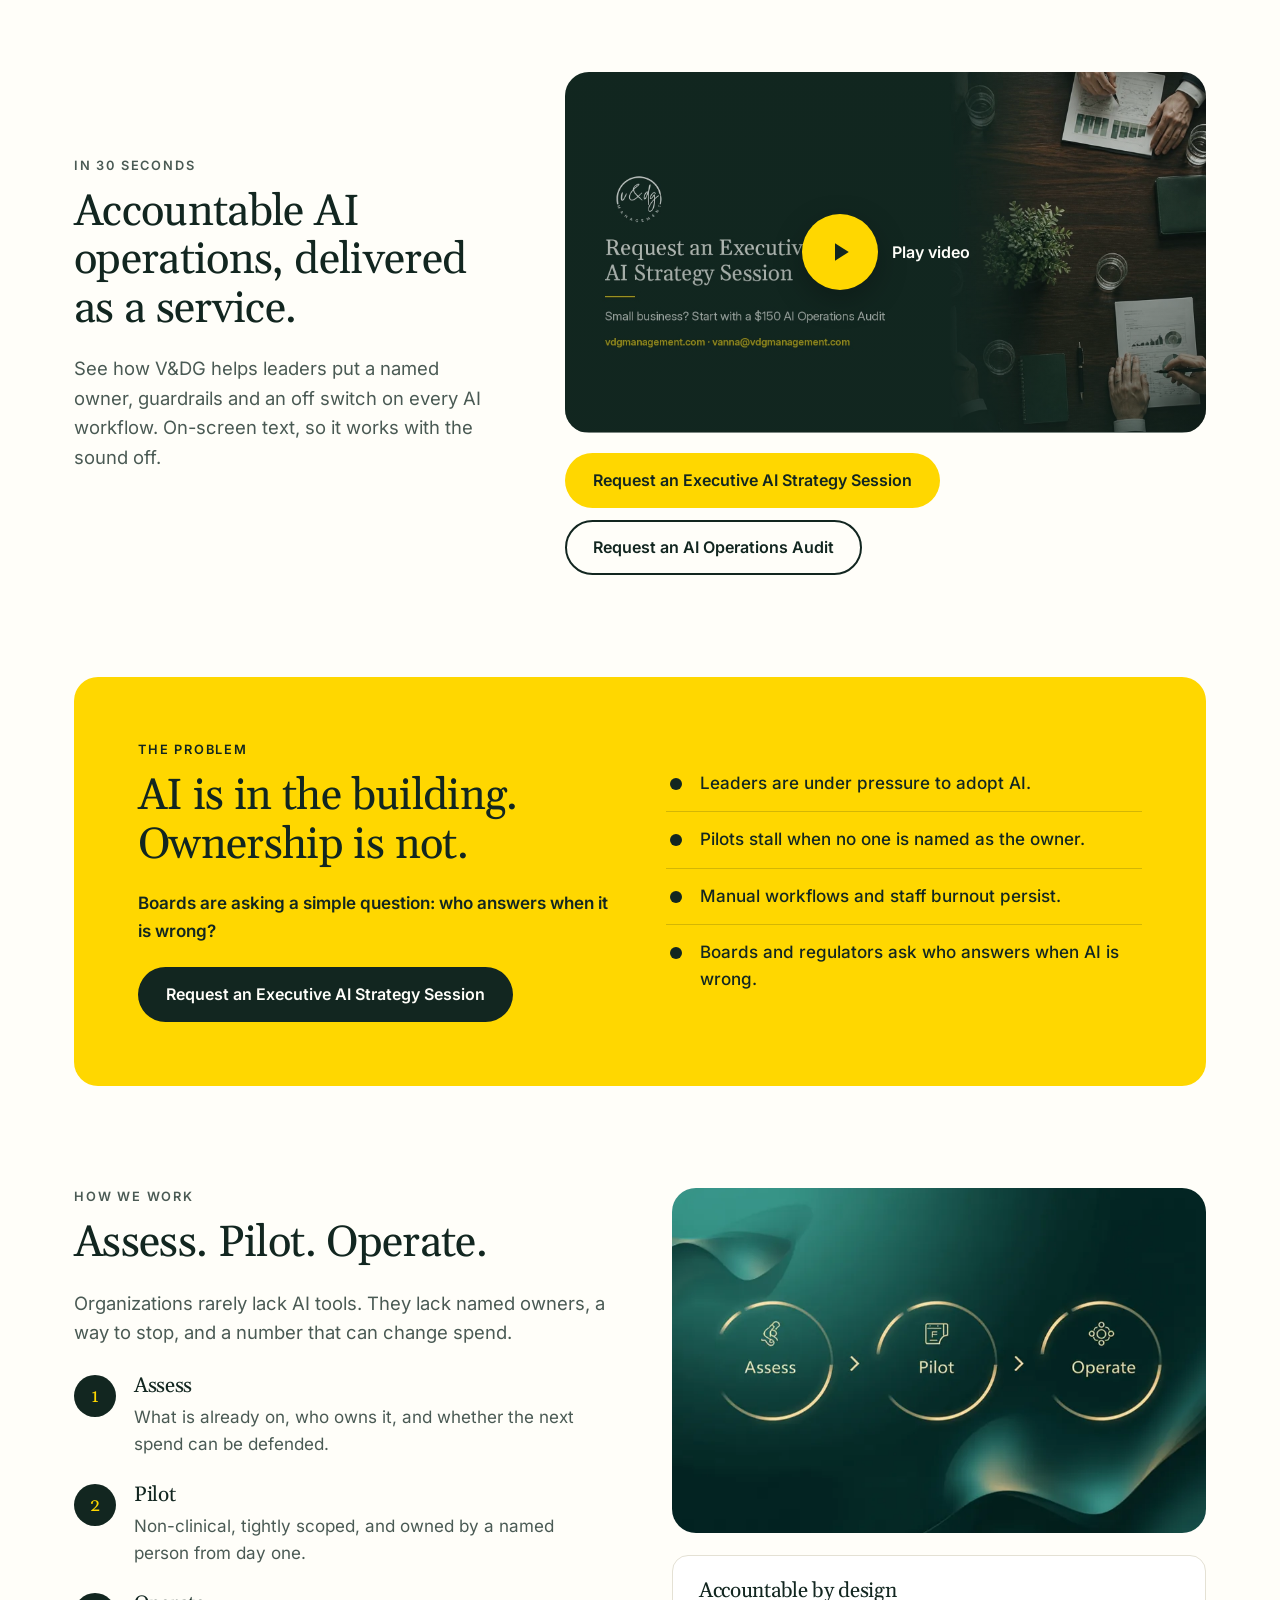
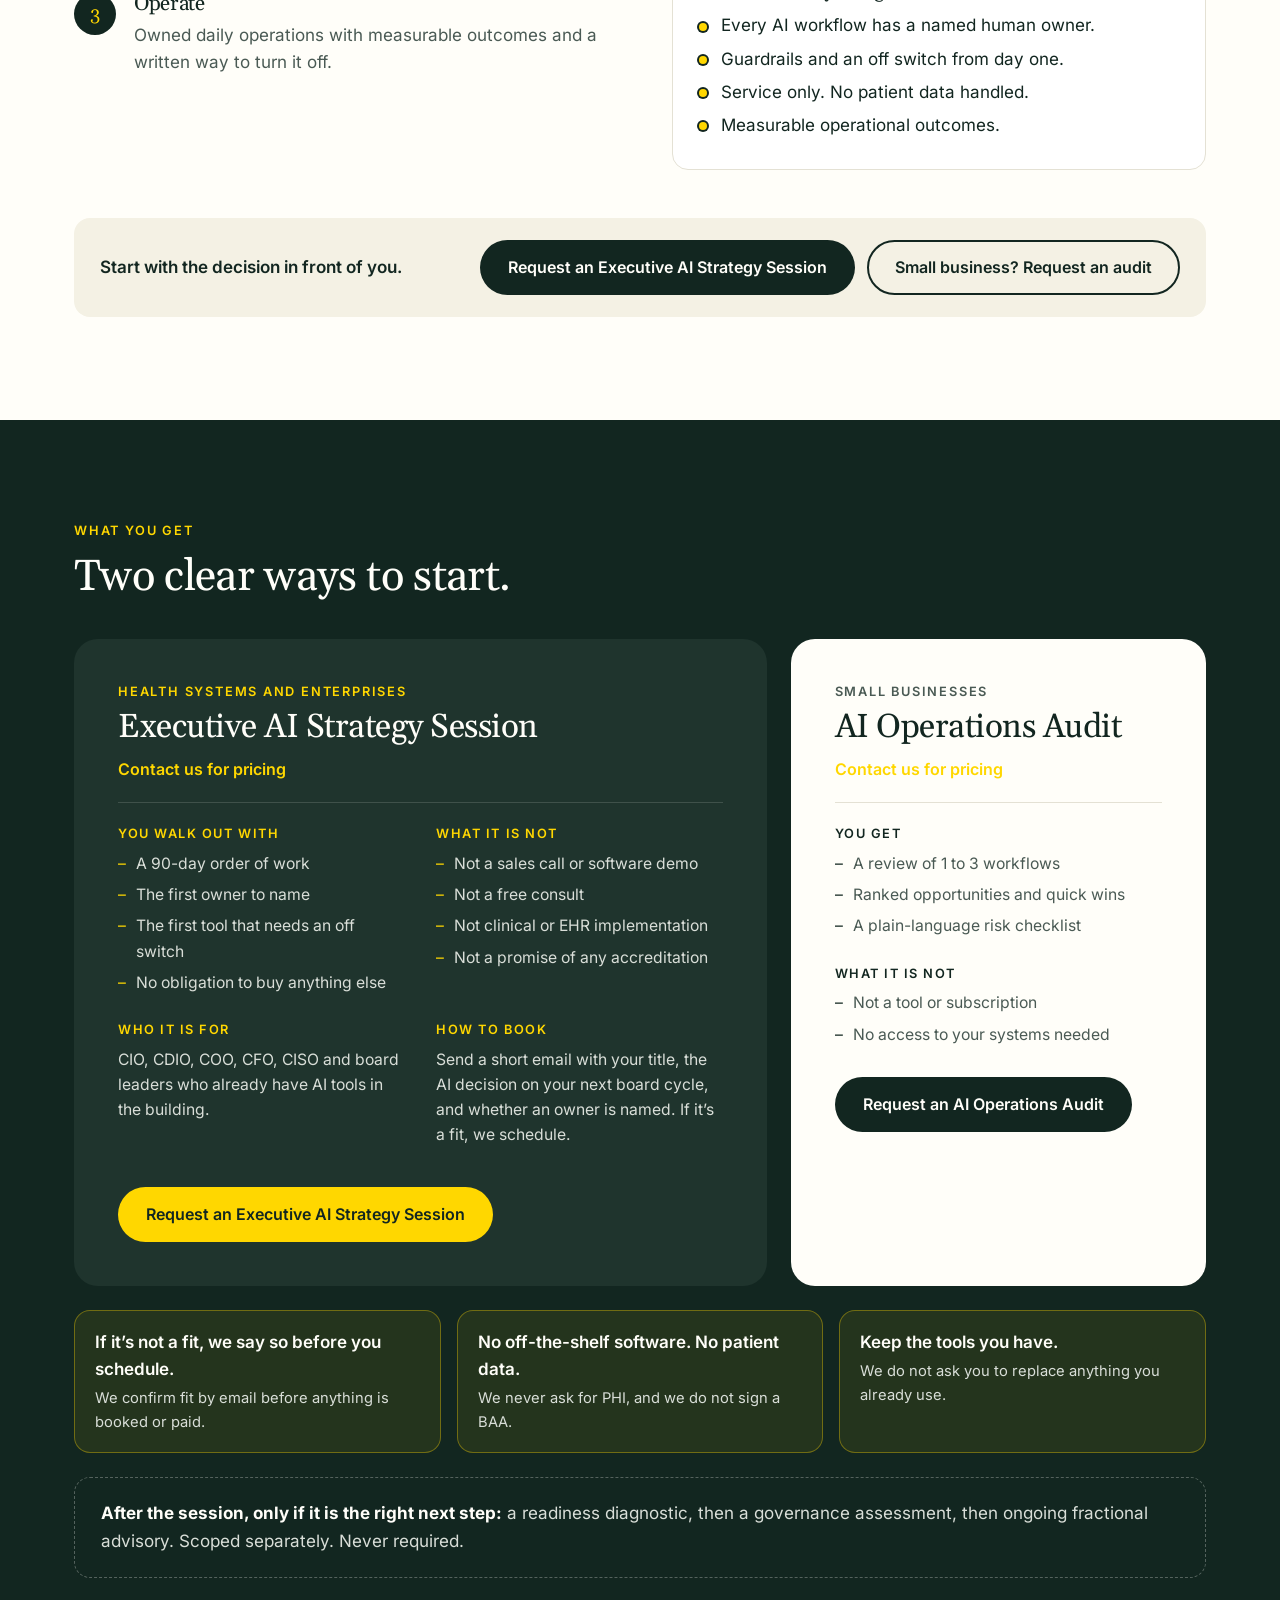
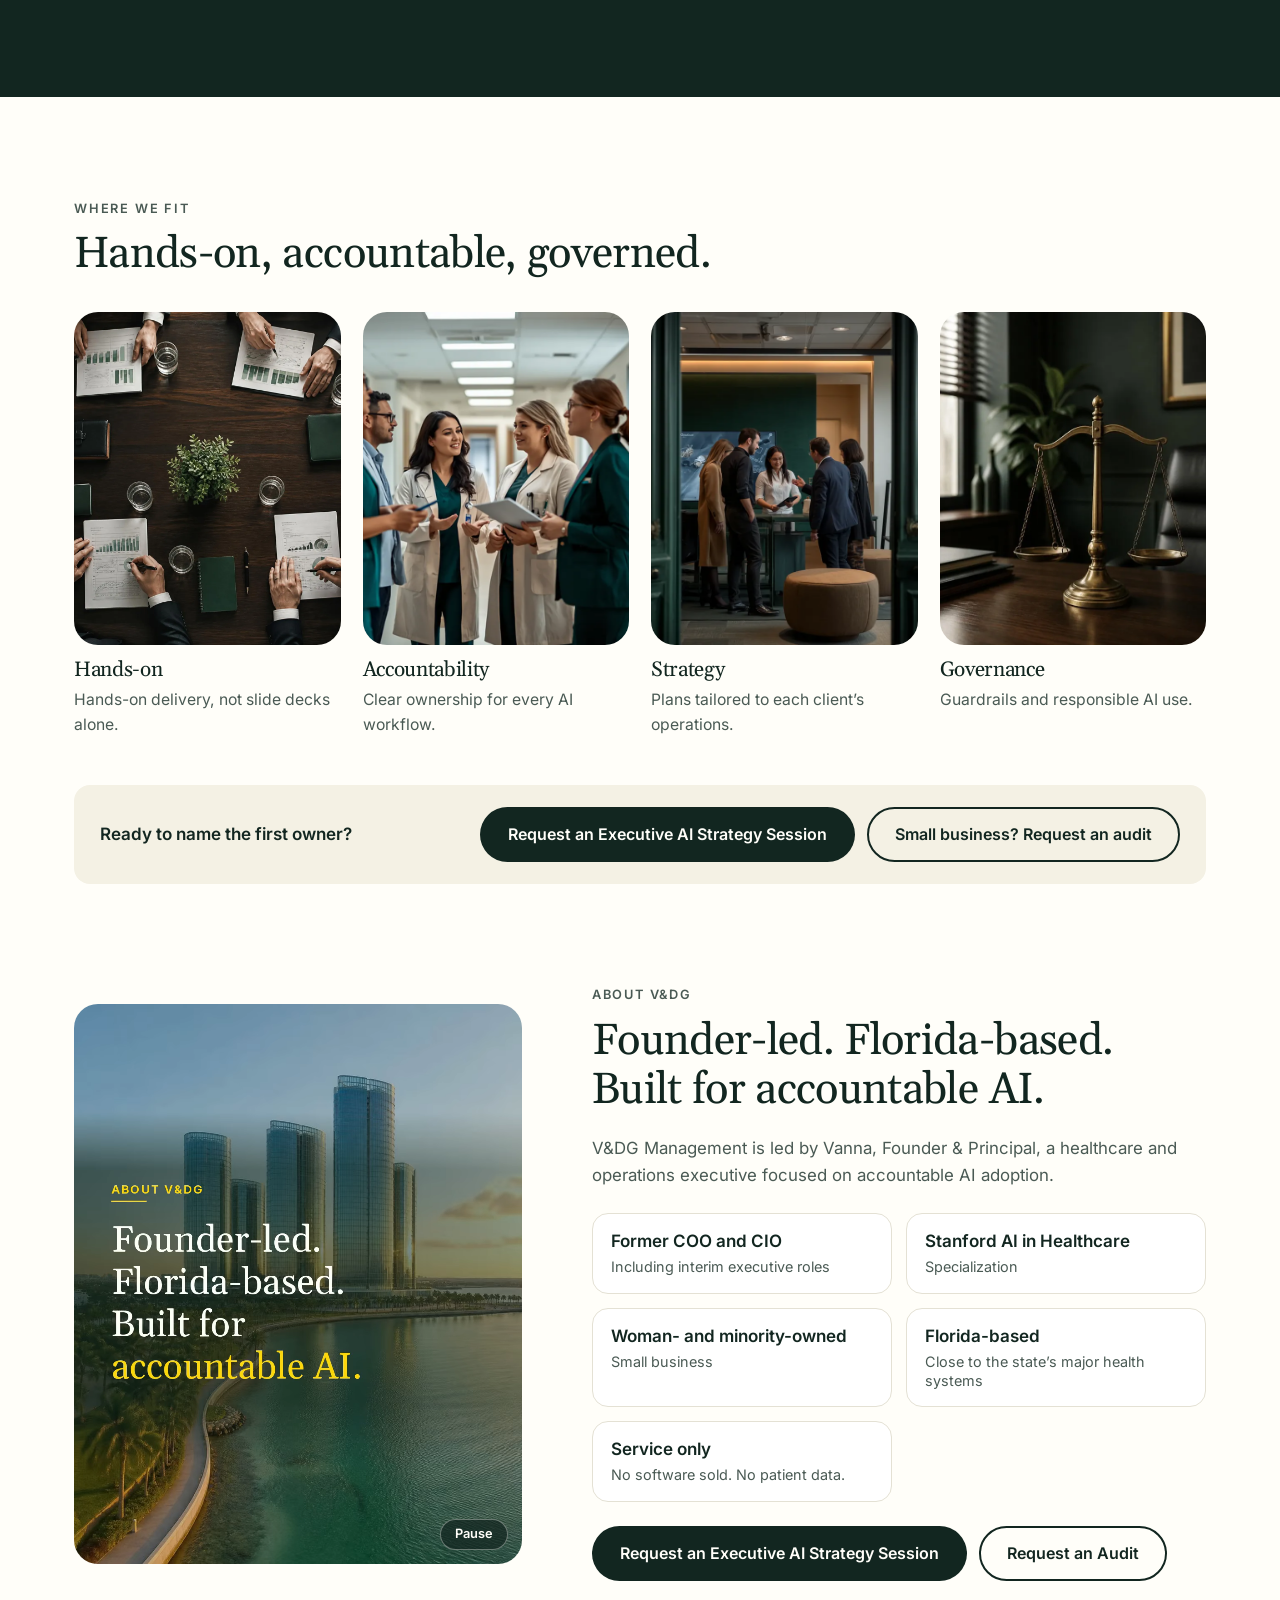
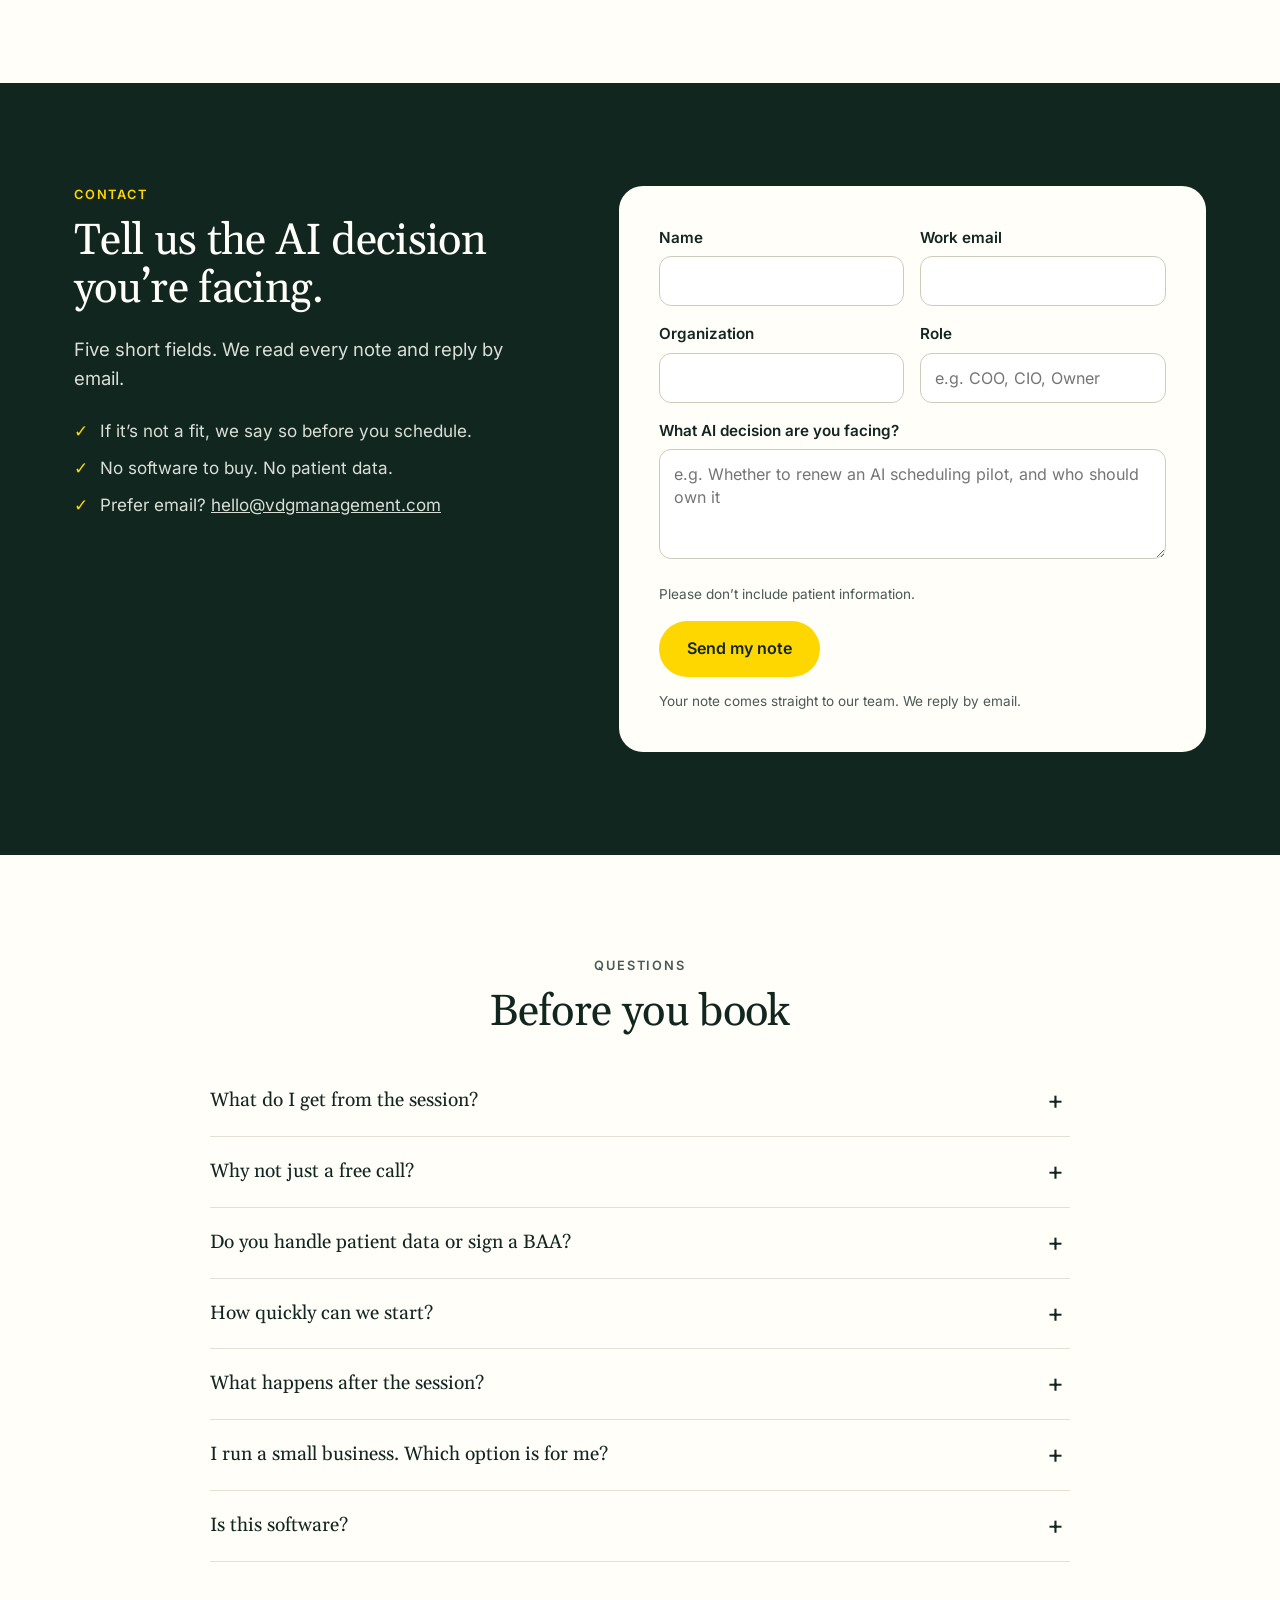
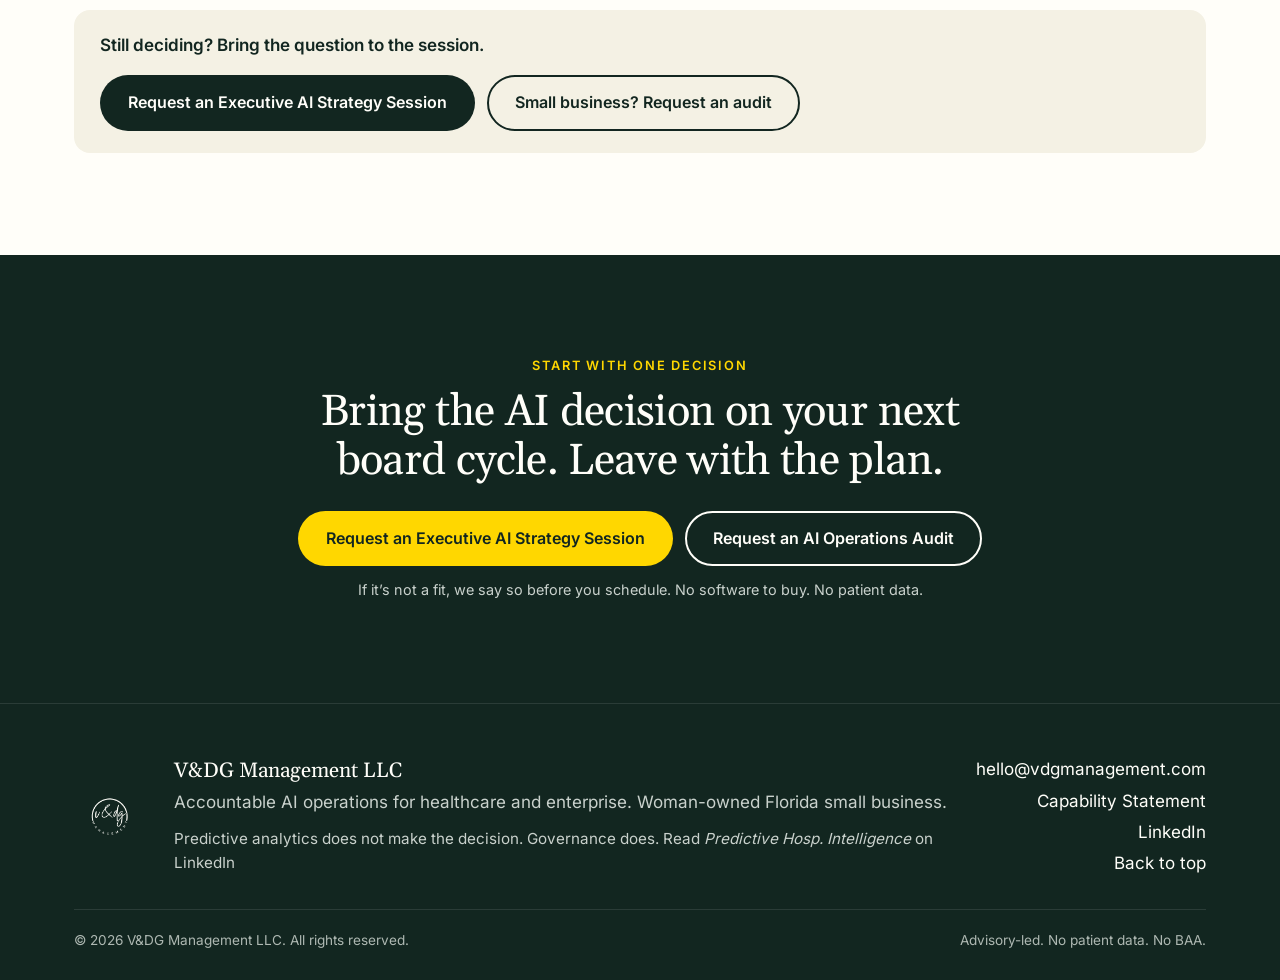
==== commit 384bebf6: "Add Capability Statement page, nav item, cleaned PDF and preview image" ====
--- a/index.html
+++ b/index.html
@@ -51,6 +51,7 @@
       <a href="#paths" data-cta="nav-paths">Start here</a>
       <a href="#offer" data-cta="nav-offer">The session</a>
       <a href="#about" data-cta="nav-about">About</a>
+      <a href="capability-statement.html" data-cta="nav-capability">Capability Statement</a>
       <a href="#faq" data-cta="nav-faq">FAQ</a>
       <a href="#contact" data-cta="nav-contact">Contact</a>
       <a class="btn btn-yellow" href="#contact" data-cta="header-session" data-path="enterprise"><span class="long">Request a Session</span><span class="short">Request a session</span></a>
@@ -364,7 +365,7 @@
       </div>
       <ul>
         <li><a href="mailto:hello@vdgmanagement.com" data-cta="footer-email">hello@vdgmanagement.com</a></li>
-        <li><a href="VDG-Capability-Statement.pdf" target="_blank" rel="noopener" data-cta="footer-capability">Capability Statement (PDF)<span class="sr-only"> (opens in a new tab)</span></a></li>
+        <li><a href="capability-statement.html" data-cta="footer-capability">Capability Statement</a></li>
         <li><a href="https://www.linkedin.com/in/vanna-g-ai-healthcare-strategy" target="_blank" rel="noopener" data-cta="footer-linkedin">LinkedIn<span class="sr-only"> (opens in a new tab)</span></a></li>
         <li><a href="#top" data-cta="footer-top">Back to top</a></li>
       </ul>
--- a/css/site.css
+++ b/css/site.css
@@ -227,3 +227,20 @@
 .path .price.price-scope{font:600 1rem/1.4 var(--sans);letter-spacing:.01em;margin:8px 0 16px;color:inherit;opacity:.9}
 .offer .price.price-scope{font:600 1rem/1.4 var(--sans);color:var(--yellow);text-align:right;max-width:15em}
 @media (max-width:620px){.offer .price.price-scope{text-align:left}.badge-row li{font-size:.68rem;padding:6px 10px}}
+
+/* capability statement page */
+.cap-hero{padding:clamp(40px,6vw,80px) 0 clamp(32px,4vw,56px)}
+.cap-hero h1{max-width:14em}
+.cap-grid{display:grid;grid-template-columns:1fr .9fr;gap:clamp(28px,5vw,72px);align-items:start}
+.cap-list{list-style:none;margin:22px 0 0}
+.cap-list li{padding-left:26px;position:relative;margin:0 0 10px;color:var(--soft)}
+.cap-list li::before{content:"";position:absolute;left:2px;top:.55em;width:12px;height:7px;border-left:2px solid var(--yellow);border-bottom:2px solid var(--yellow);transform:rotate(-45deg)}
+.cap-preview{background:var(--green-2);border-radius:var(--r);padding:clamp(16px,2.4vw,28px)}
+.cap-preview a{display:block;border-radius:var(--r-sm);overflow:hidden;box-shadow:0 14px 40px rgba(0,0,0,.35)}
+.cap-preview img{width:100%;height:auto;background:#fff}
+.cap-preview figcaption{margin:14px 2px 0;font-size:.88rem;color:#C9D1CC}
+.cap-meta{margin:14px 0 0;font-size:.88rem;color:#C9D1CC}
+.cap-contact{display:flex;flex-wrap:wrap;align-items:center;justify-content:space-between;gap:16px 24px}
+.cap-contact h2{margin:0}
+.cap-contact p{margin:6px 0 0;color:var(--muted)}
+@media (max-width:860px){.cap-grid{grid-template-columns:1fr}.cap-preview{max-width:560px}}
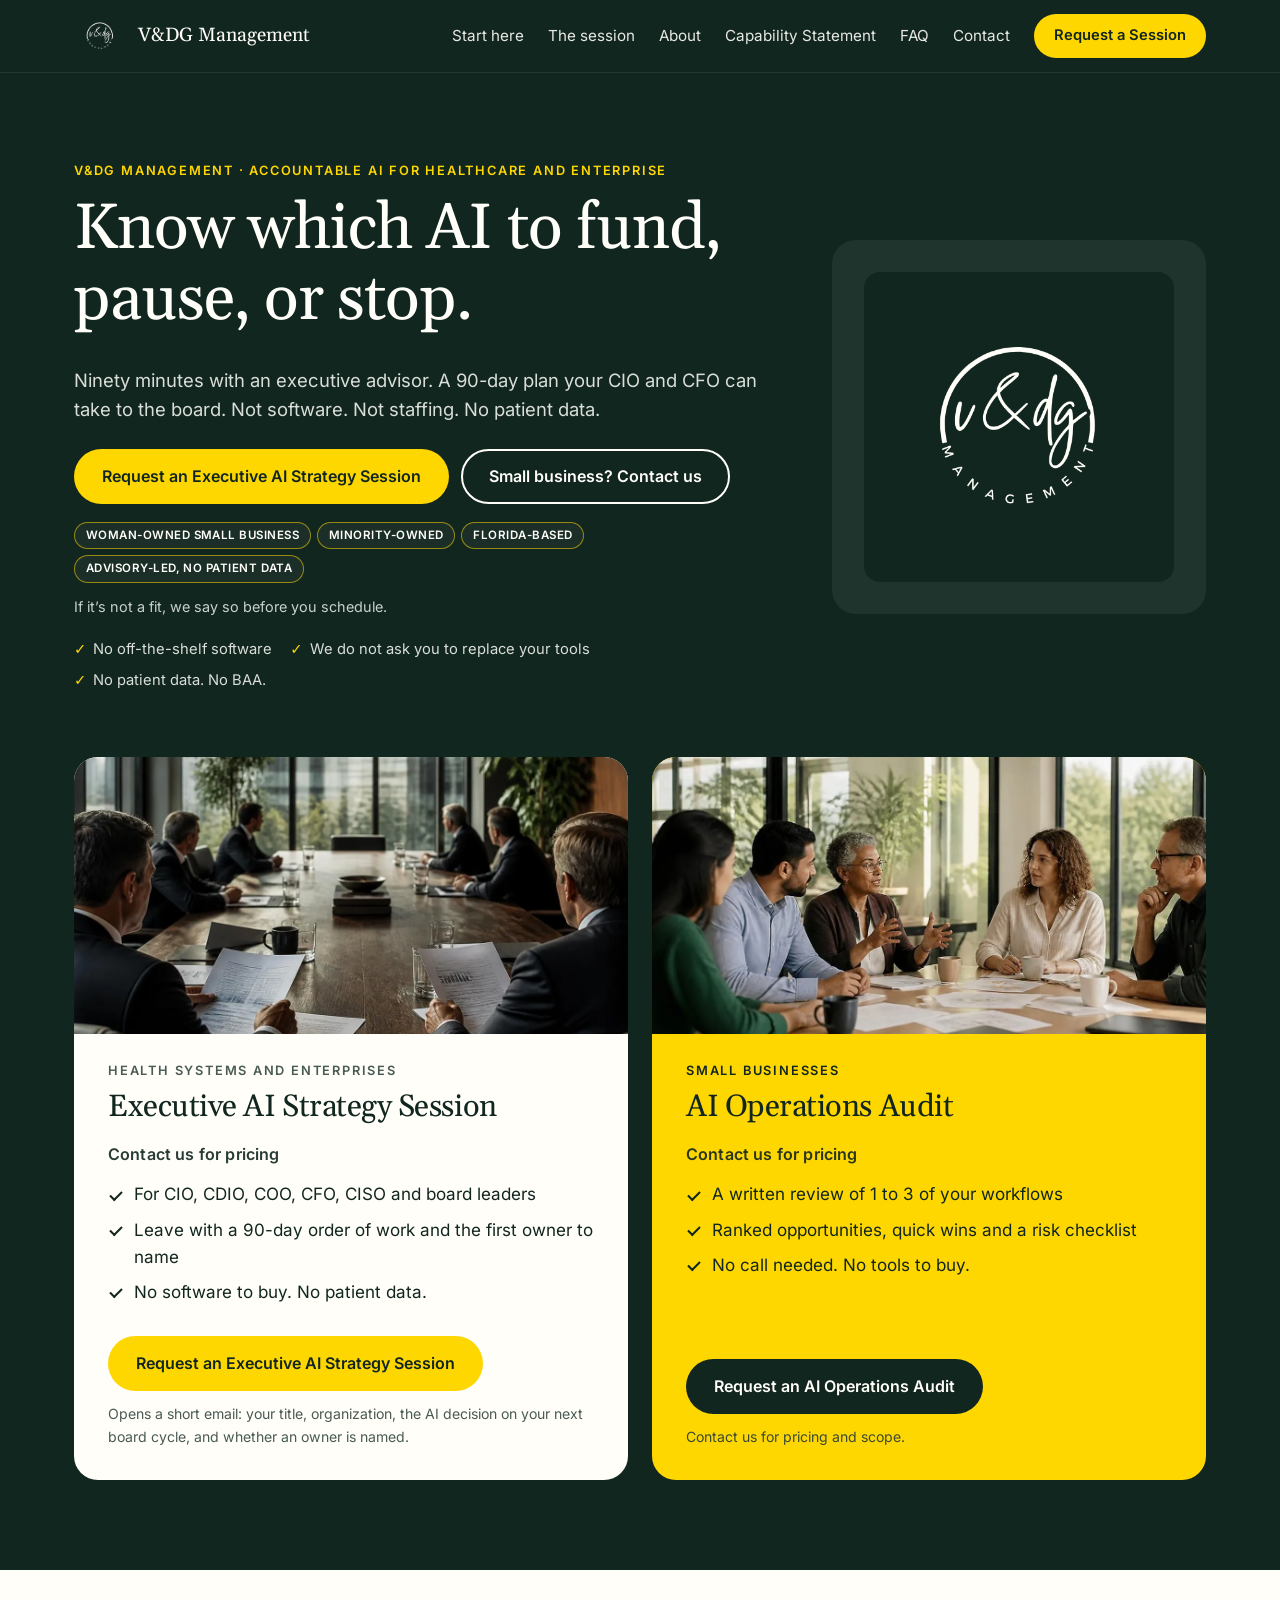
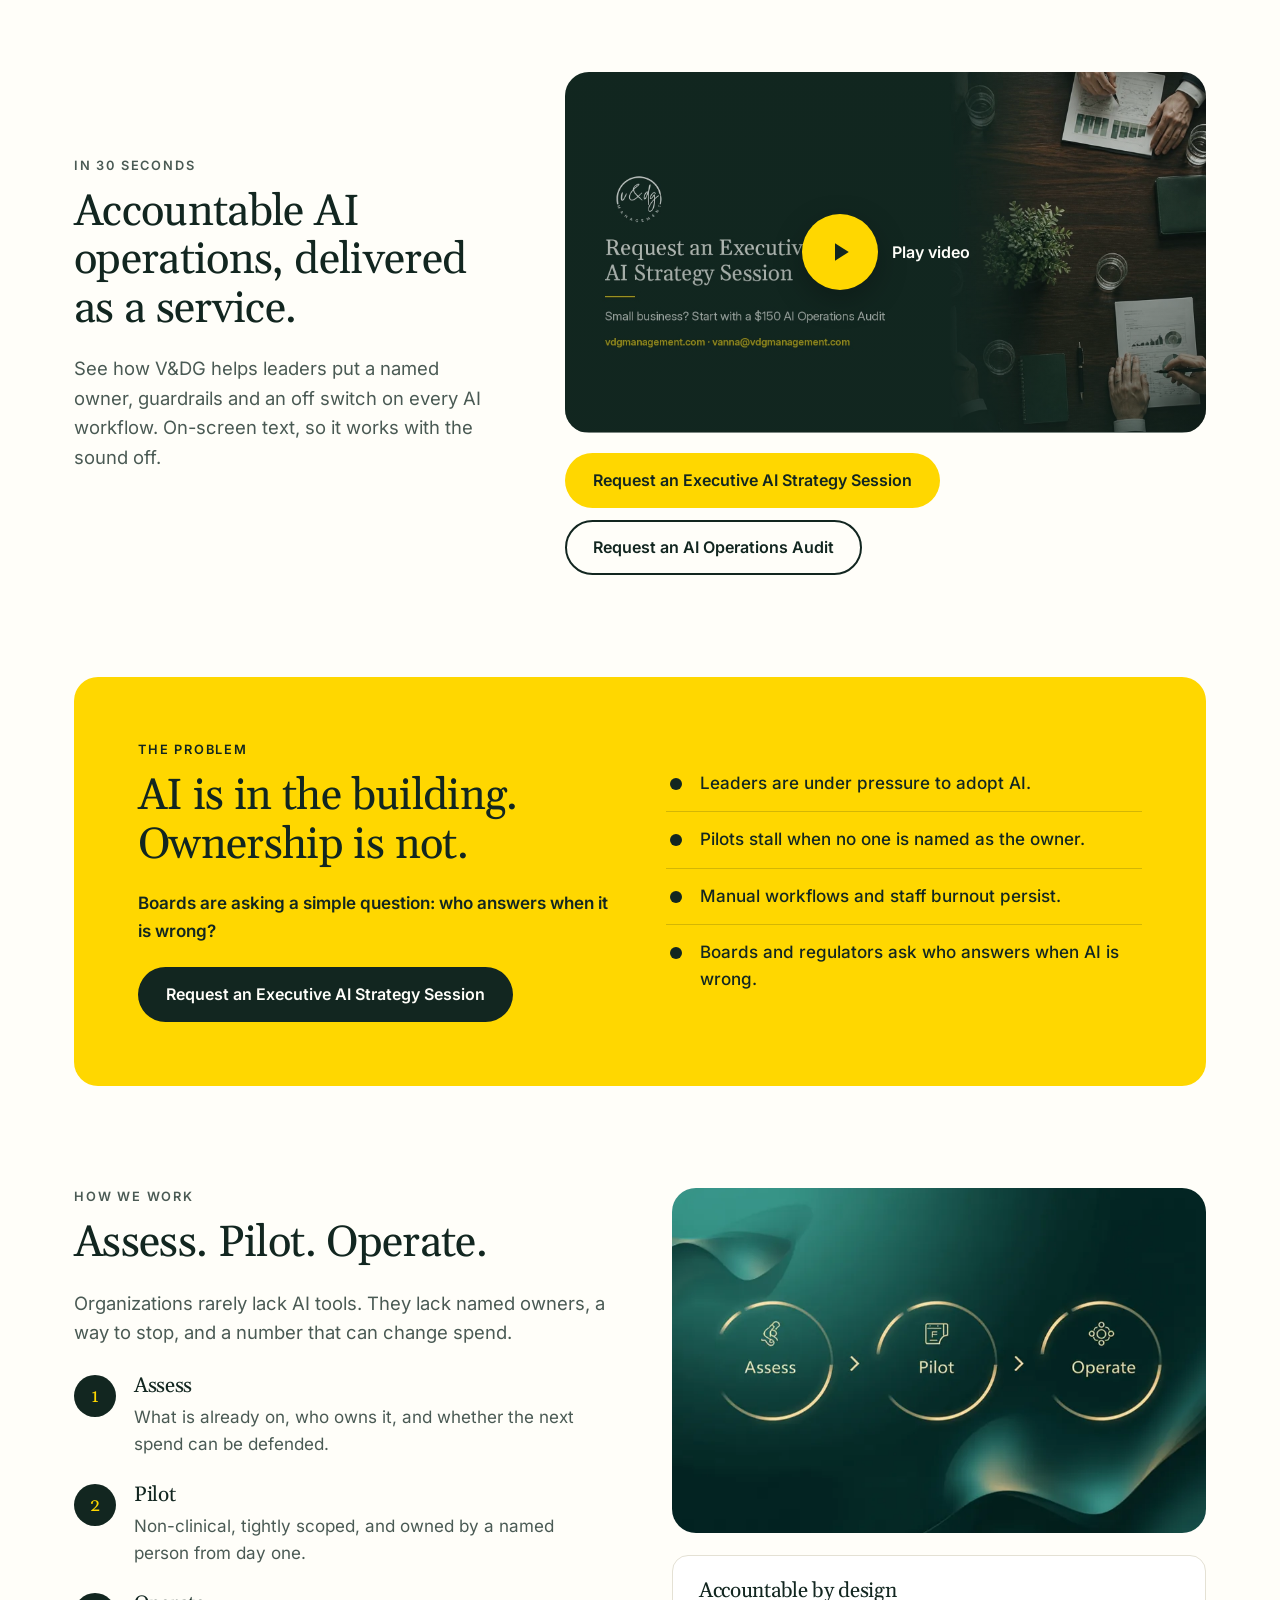
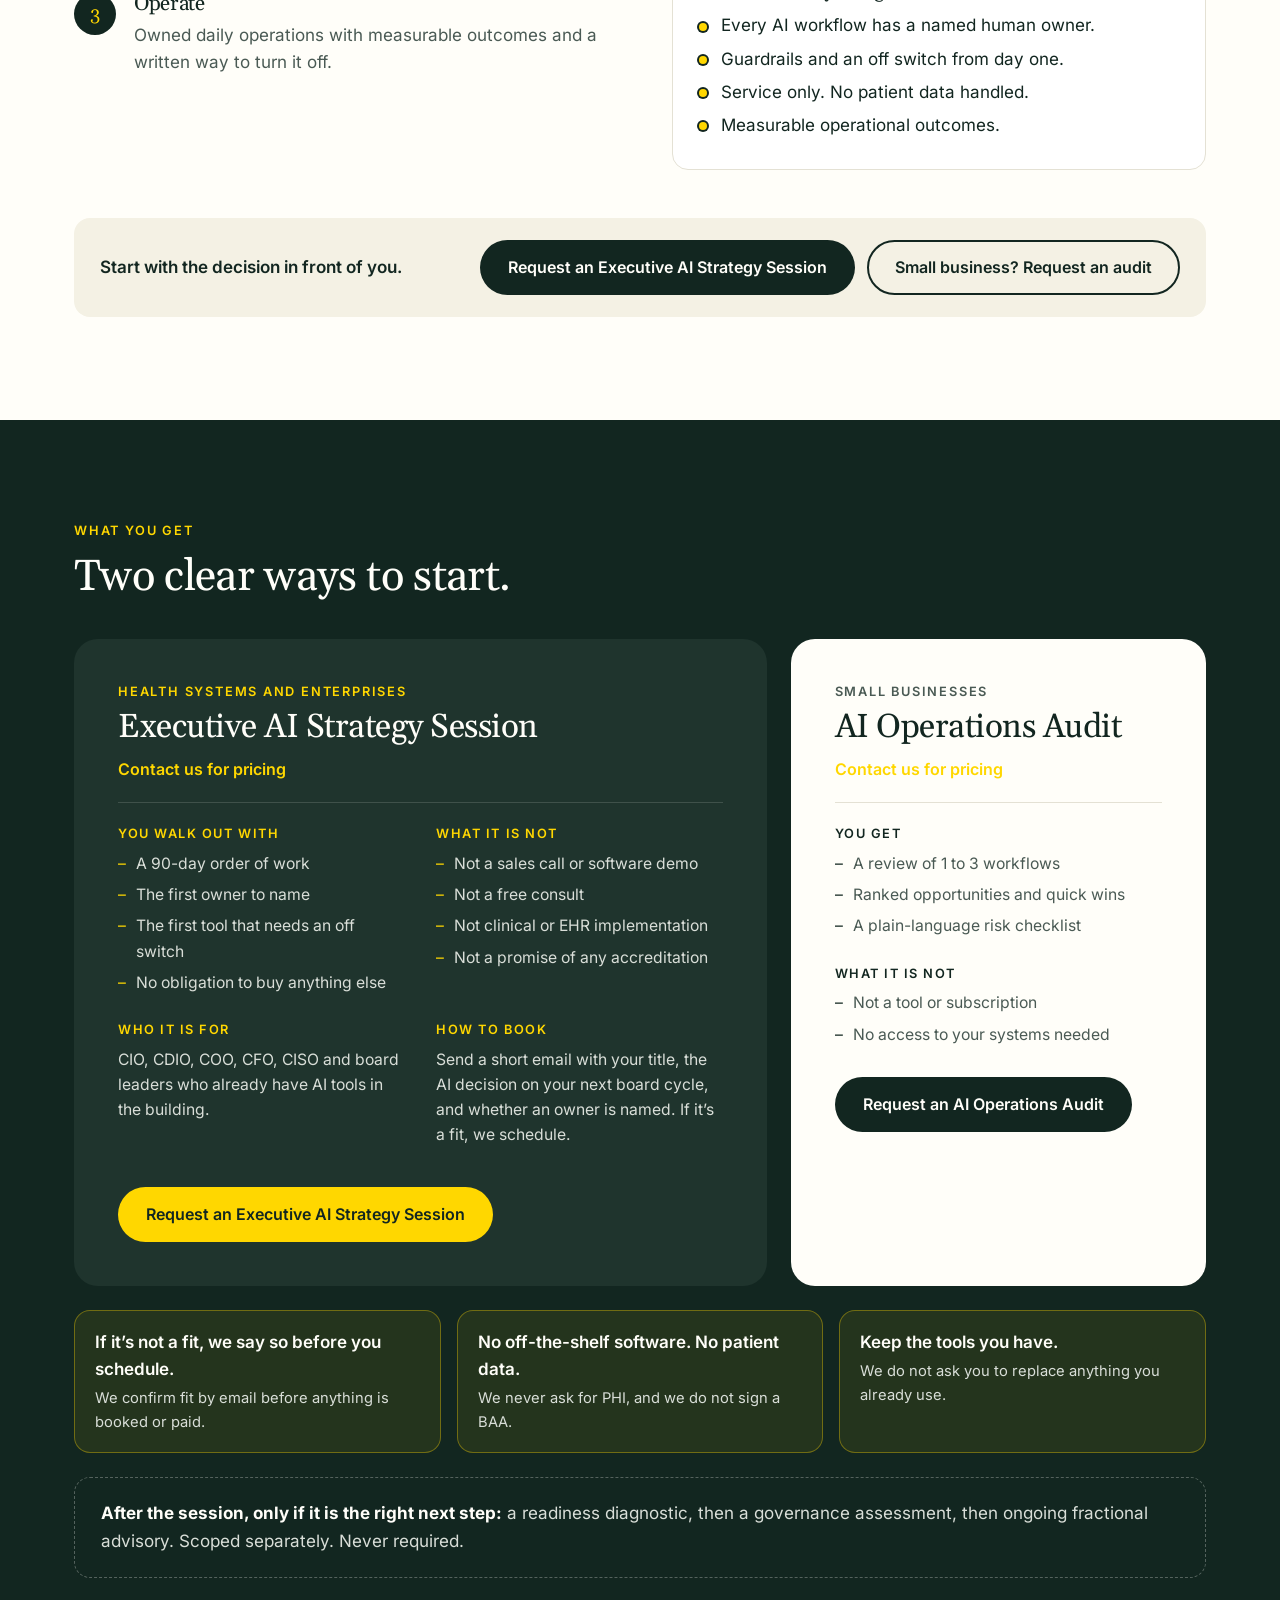
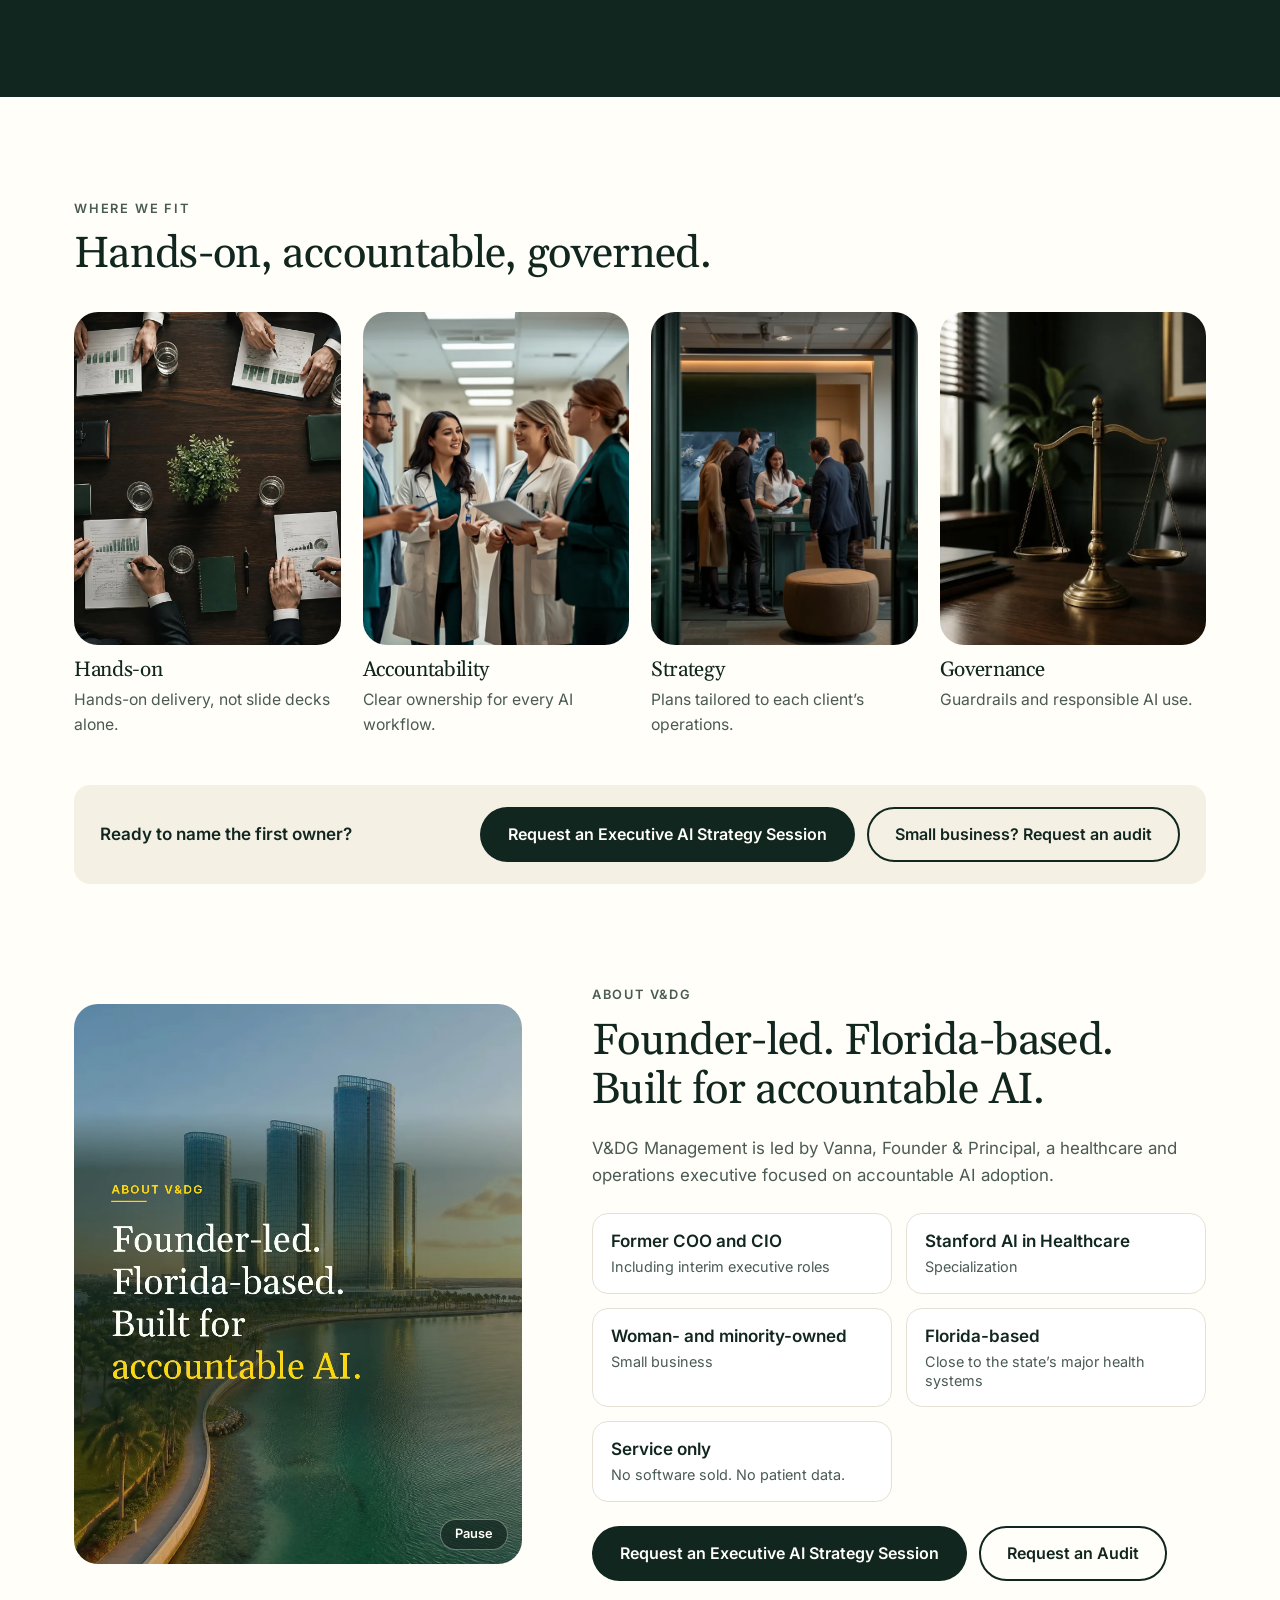
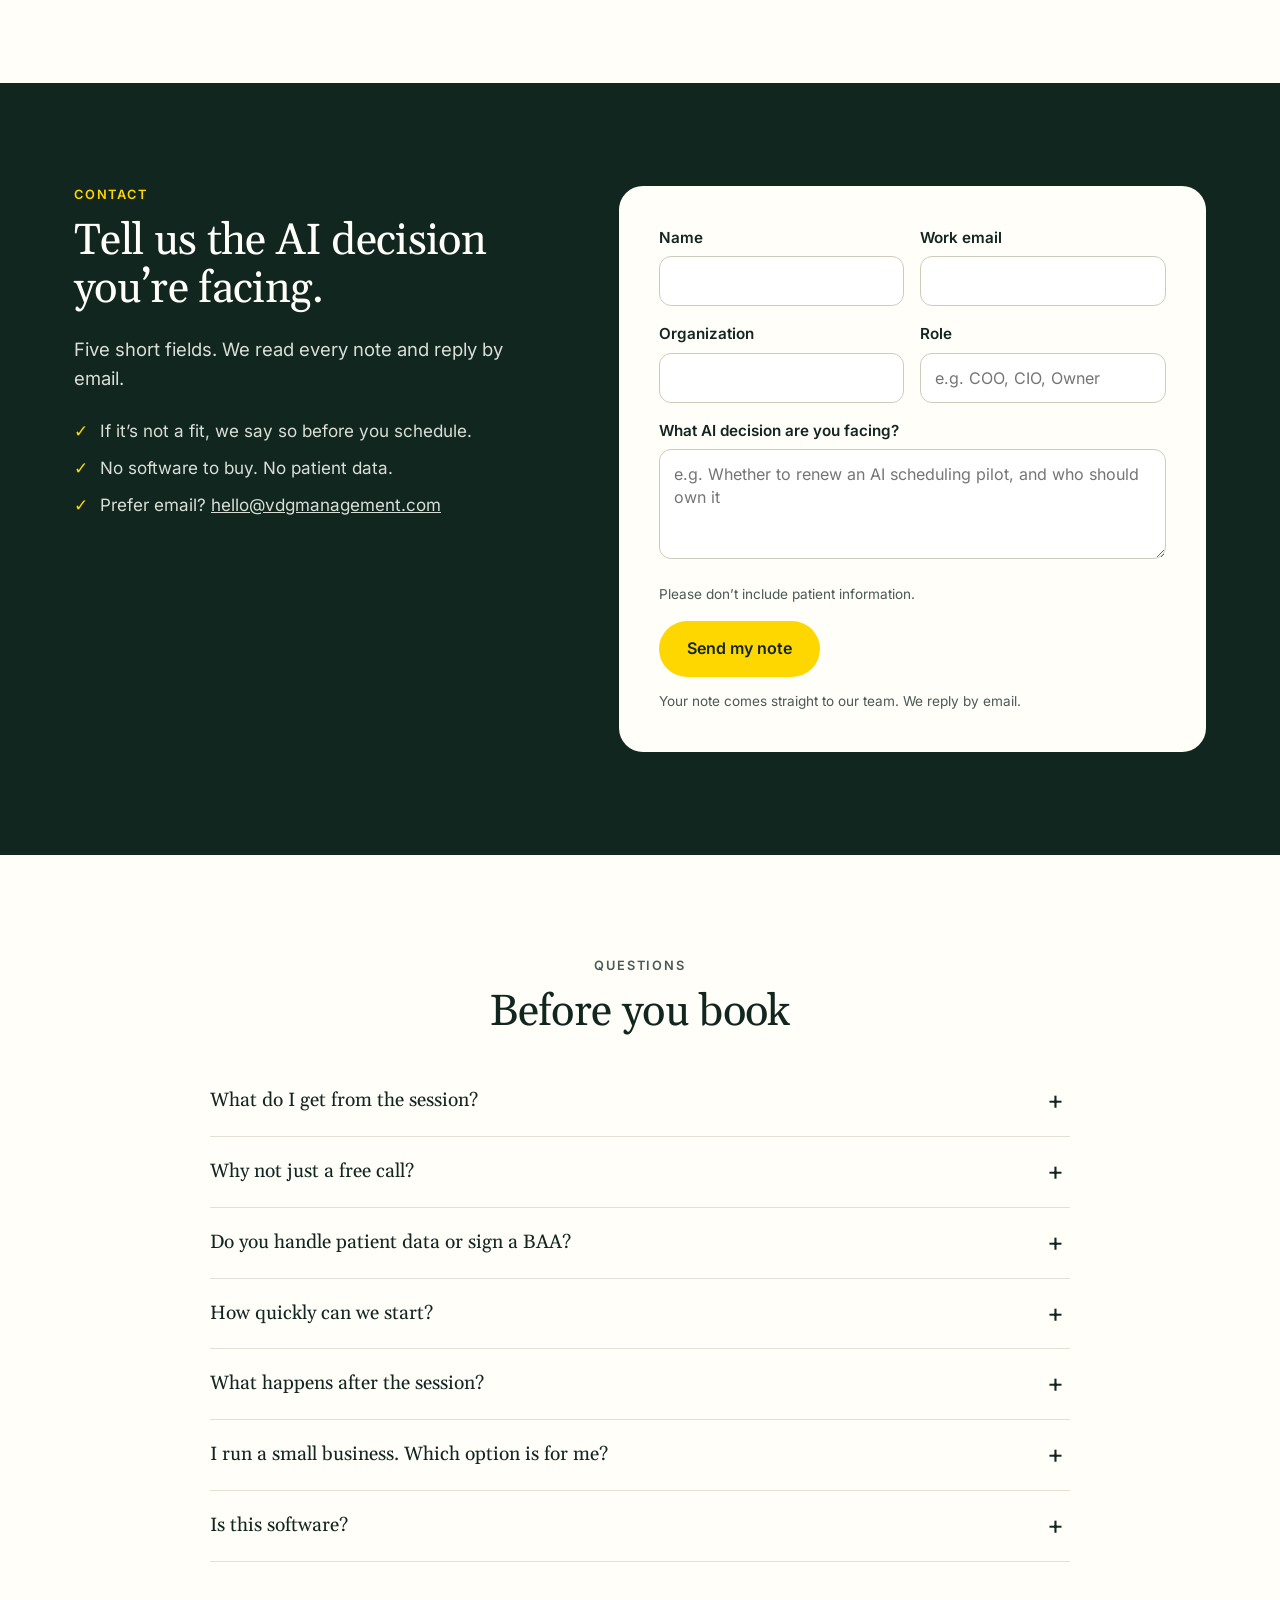
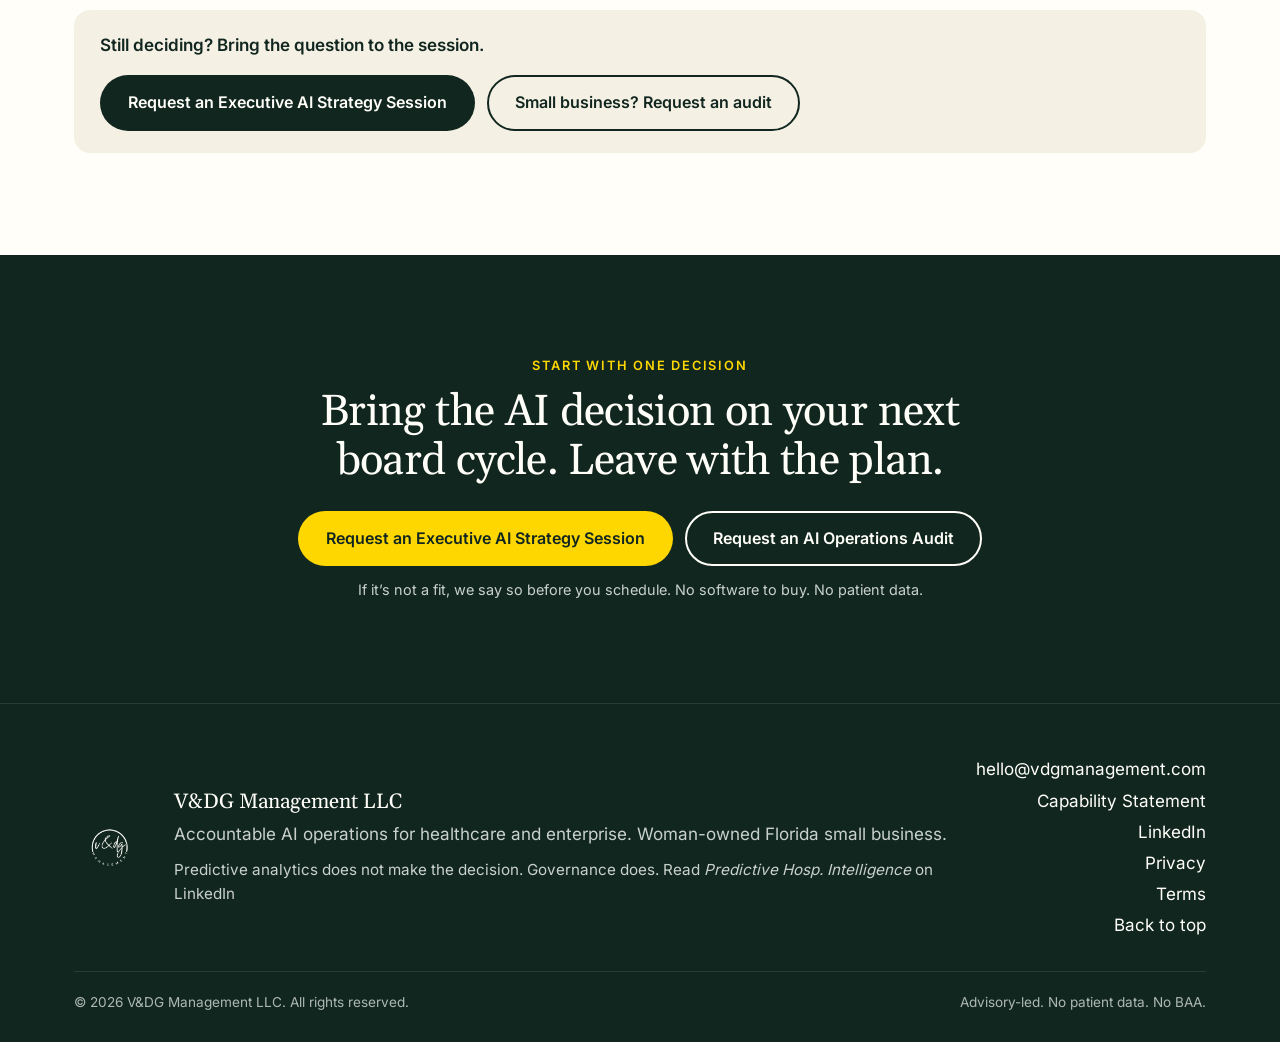
==== commit 4ba3f88c: "Draft privacy and terms pages; footer links (DRAFT for attorney review)" ====
--- a/index.html
+++ b/index.html
@@ -367,6 +367,8 @@
         <li><a href="mailto:hello@vdgmanagement.com" data-cta="footer-email">hello@vdgmanagement.com</a></li>
         <li><a href="capability-statement.html" data-cta="footer-capability">Capability Statement</a></li>
         <li><a href="https://www.linkedin.com/in/vanna-g-ai-healthcare-strategy" target="_blank" rel="noopener" data-cta="footer-linkedin">LinkedIn<span class="sr-only"> (opens in a new tab)</span></a></li>
+        <li><a href="privacy.html" data-cta="footer-privacy">Privacy</a></li>
+        <li><a href="terms.html" data-cta="footer-terms">Terms</a></li>
         <li><a href="#top" data-cta="footer-top">Back to top</a></li>
       </ul>
     </div>
--- a/css/site.css
+++ b/css/site.css
@@ -244,3 +244,14 @@
 .cap-contact h2{margin:0}
 .cap-contact p{margin:6px 0 0;color:var(--muted)}
 @media (max-width:860px){.cap-grid{grid-template-columns:1fr}.cap-preview{max-width:560px}}
+
+/* legal pages (privacy, terms) */
+.legal-hero{padding-bottom:clamp(28px,4vw,48px)}
+.legal-wrap{max-width:780px}
+.legal-body h2{font-size:clamp(1.3rem,2.2vw,1.7rem);margin:1.6em 0 .5em}
+.legal-body h2:first-child{margin-top:0}
+.legal-body p,.legal-body li{color:var(--ink)}
+.legal-body ul{margin:0 0 1em;padding-left:1.2em}
+.legal-body li{margin:0 0 .5em}
+.legal-body a{text-decoration:underline;text-underline-offset:3px}
+.legal-links{margin-top:2em}
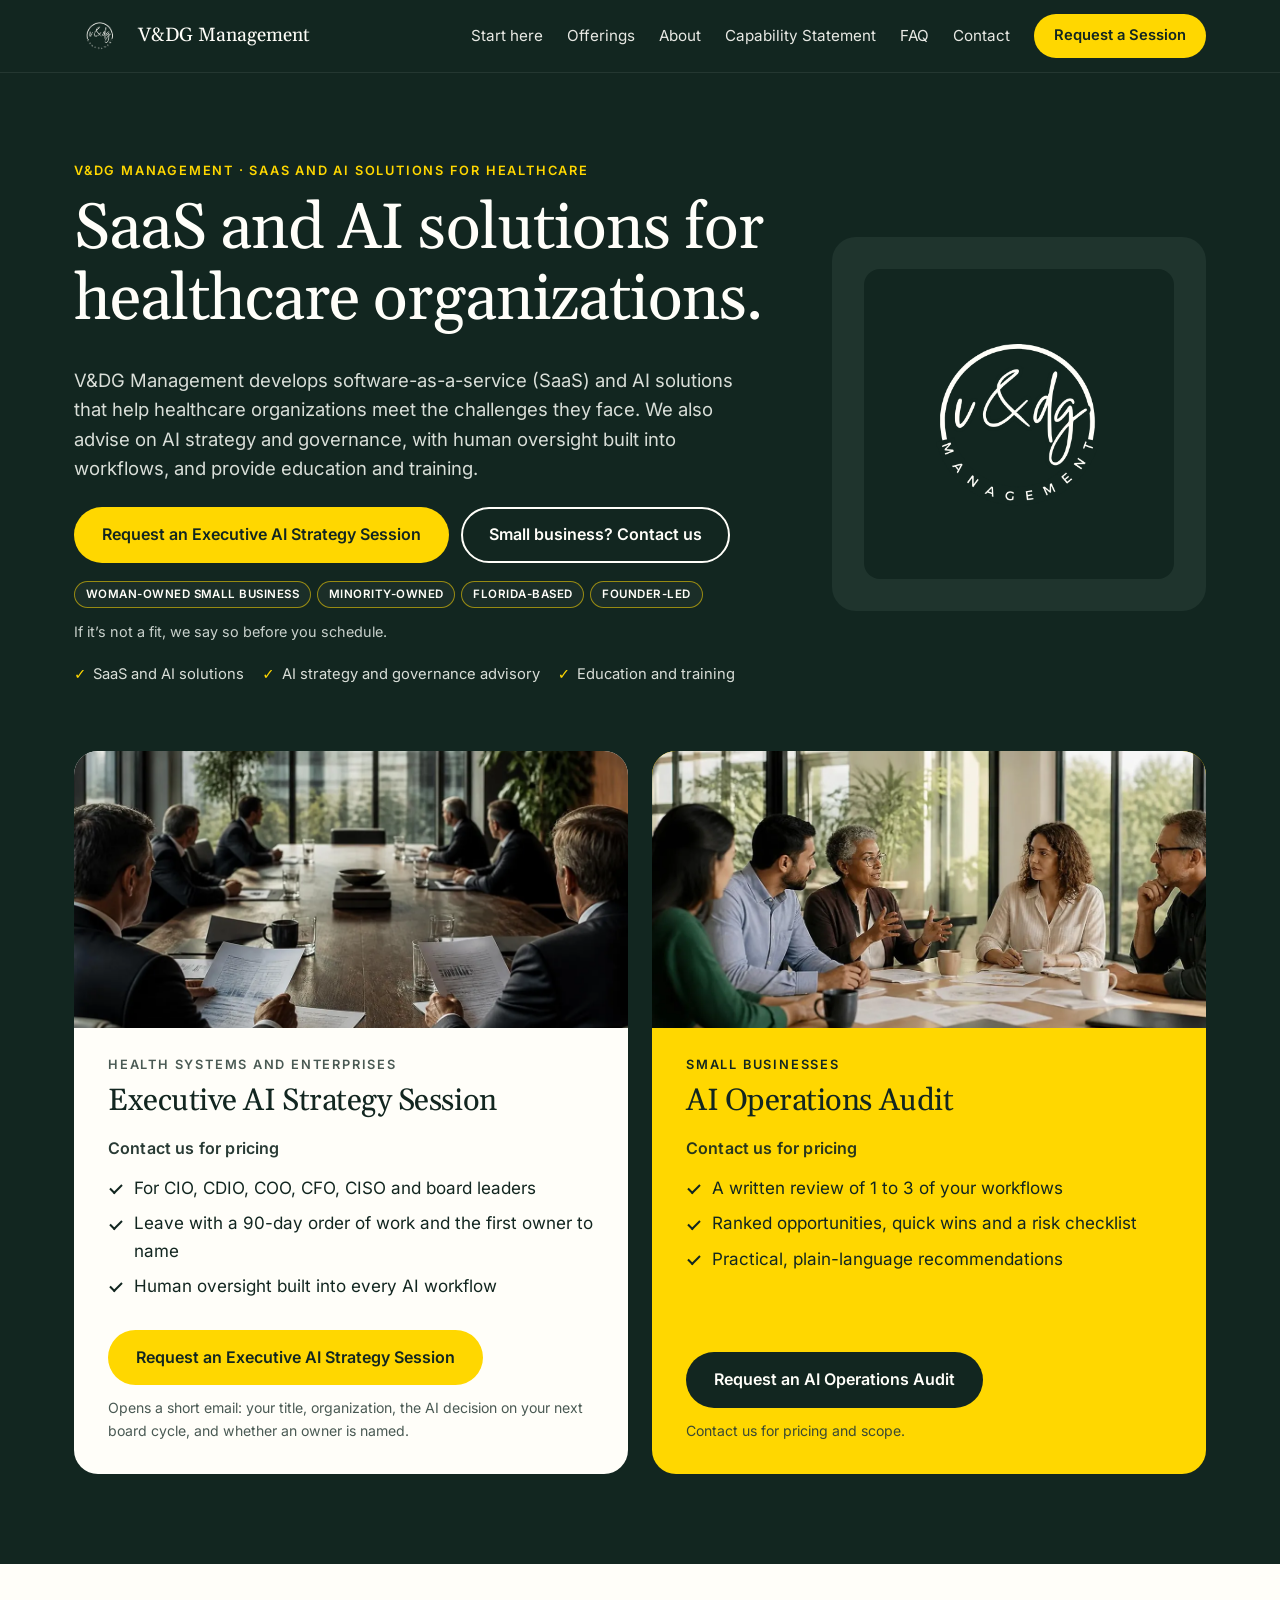
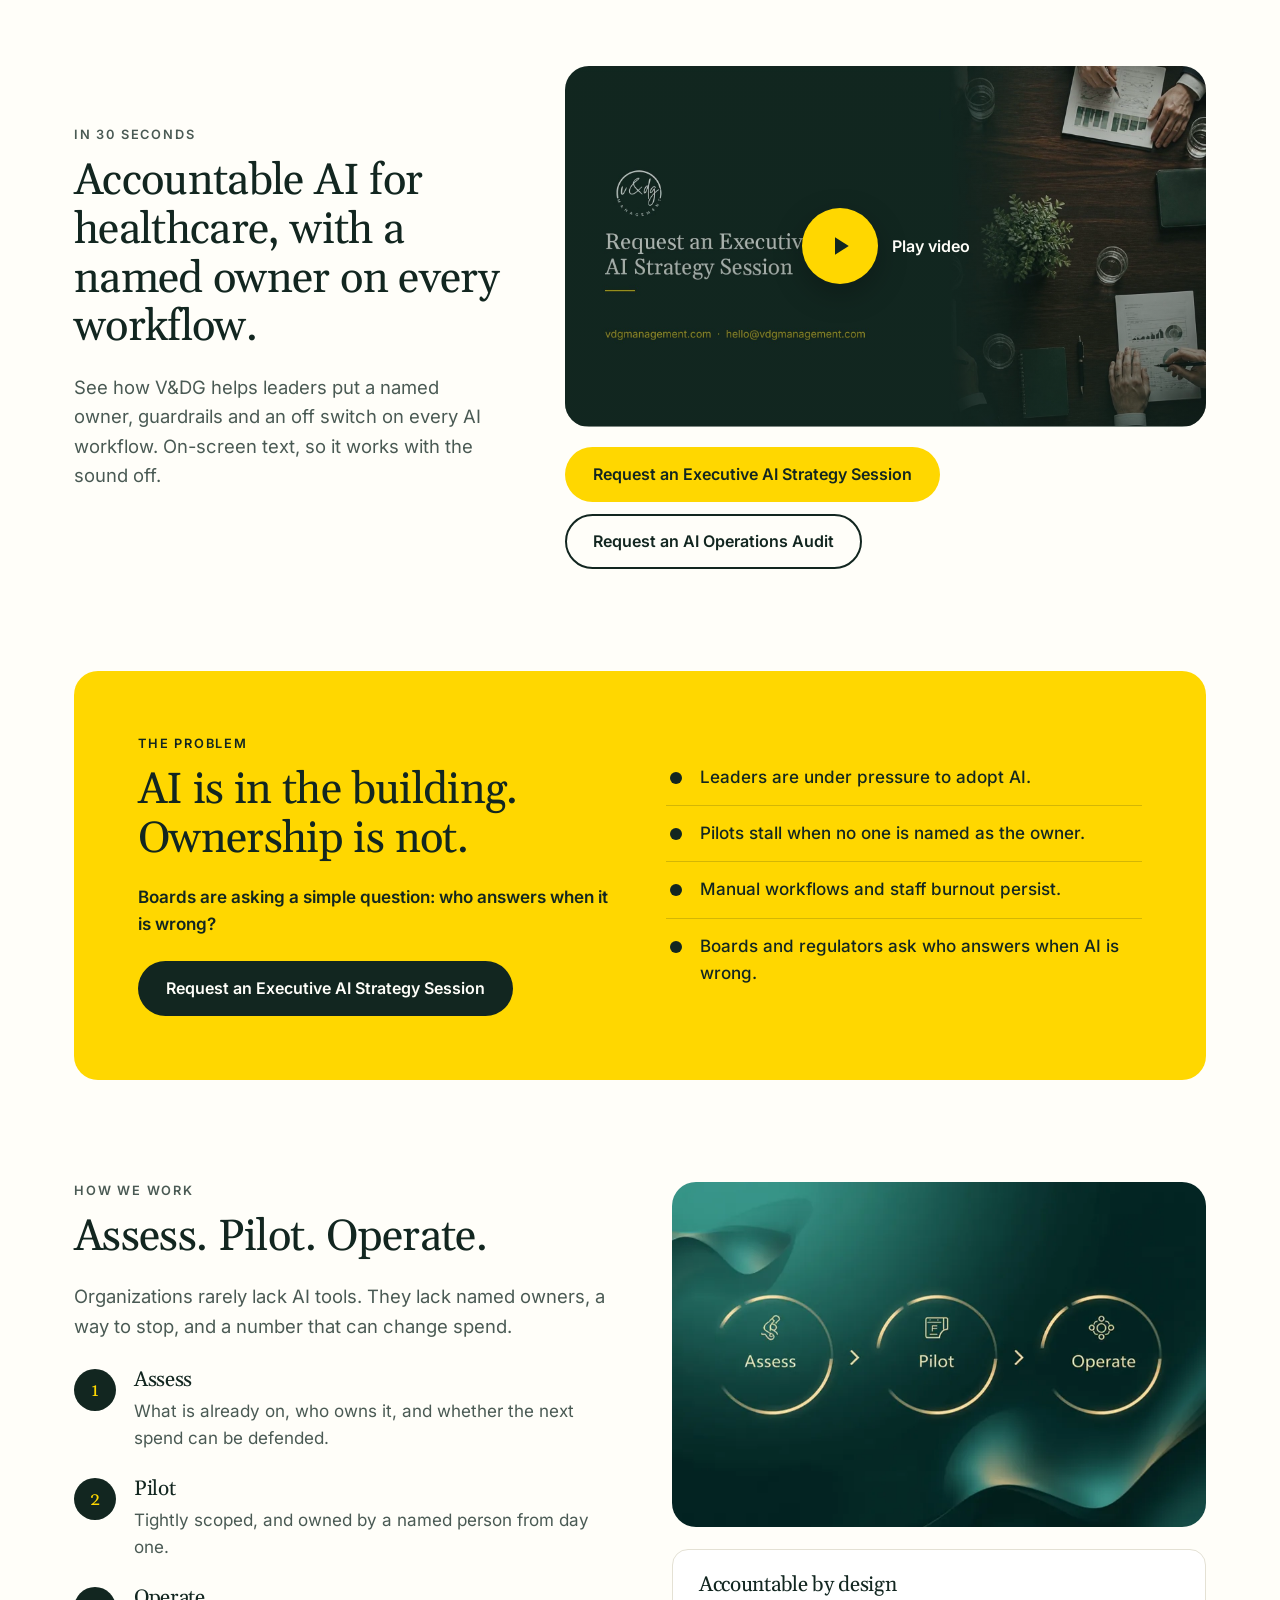
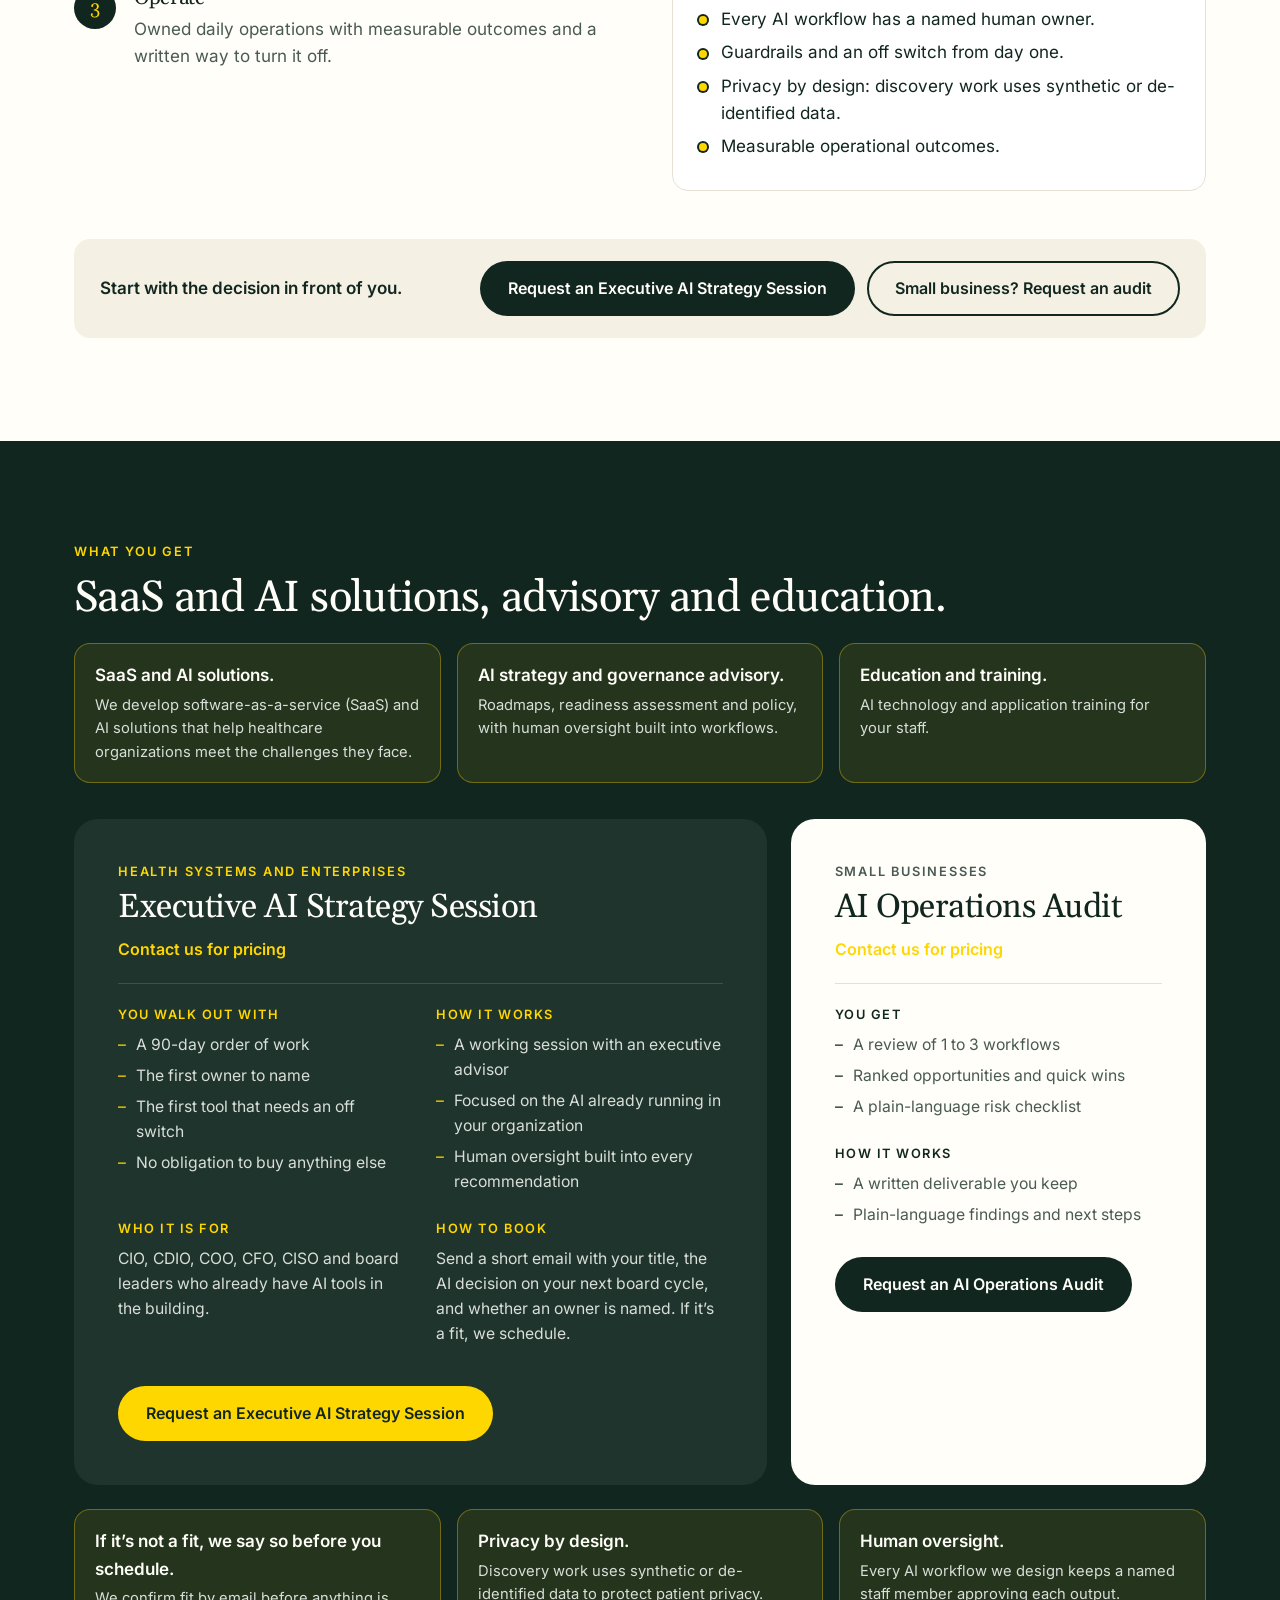
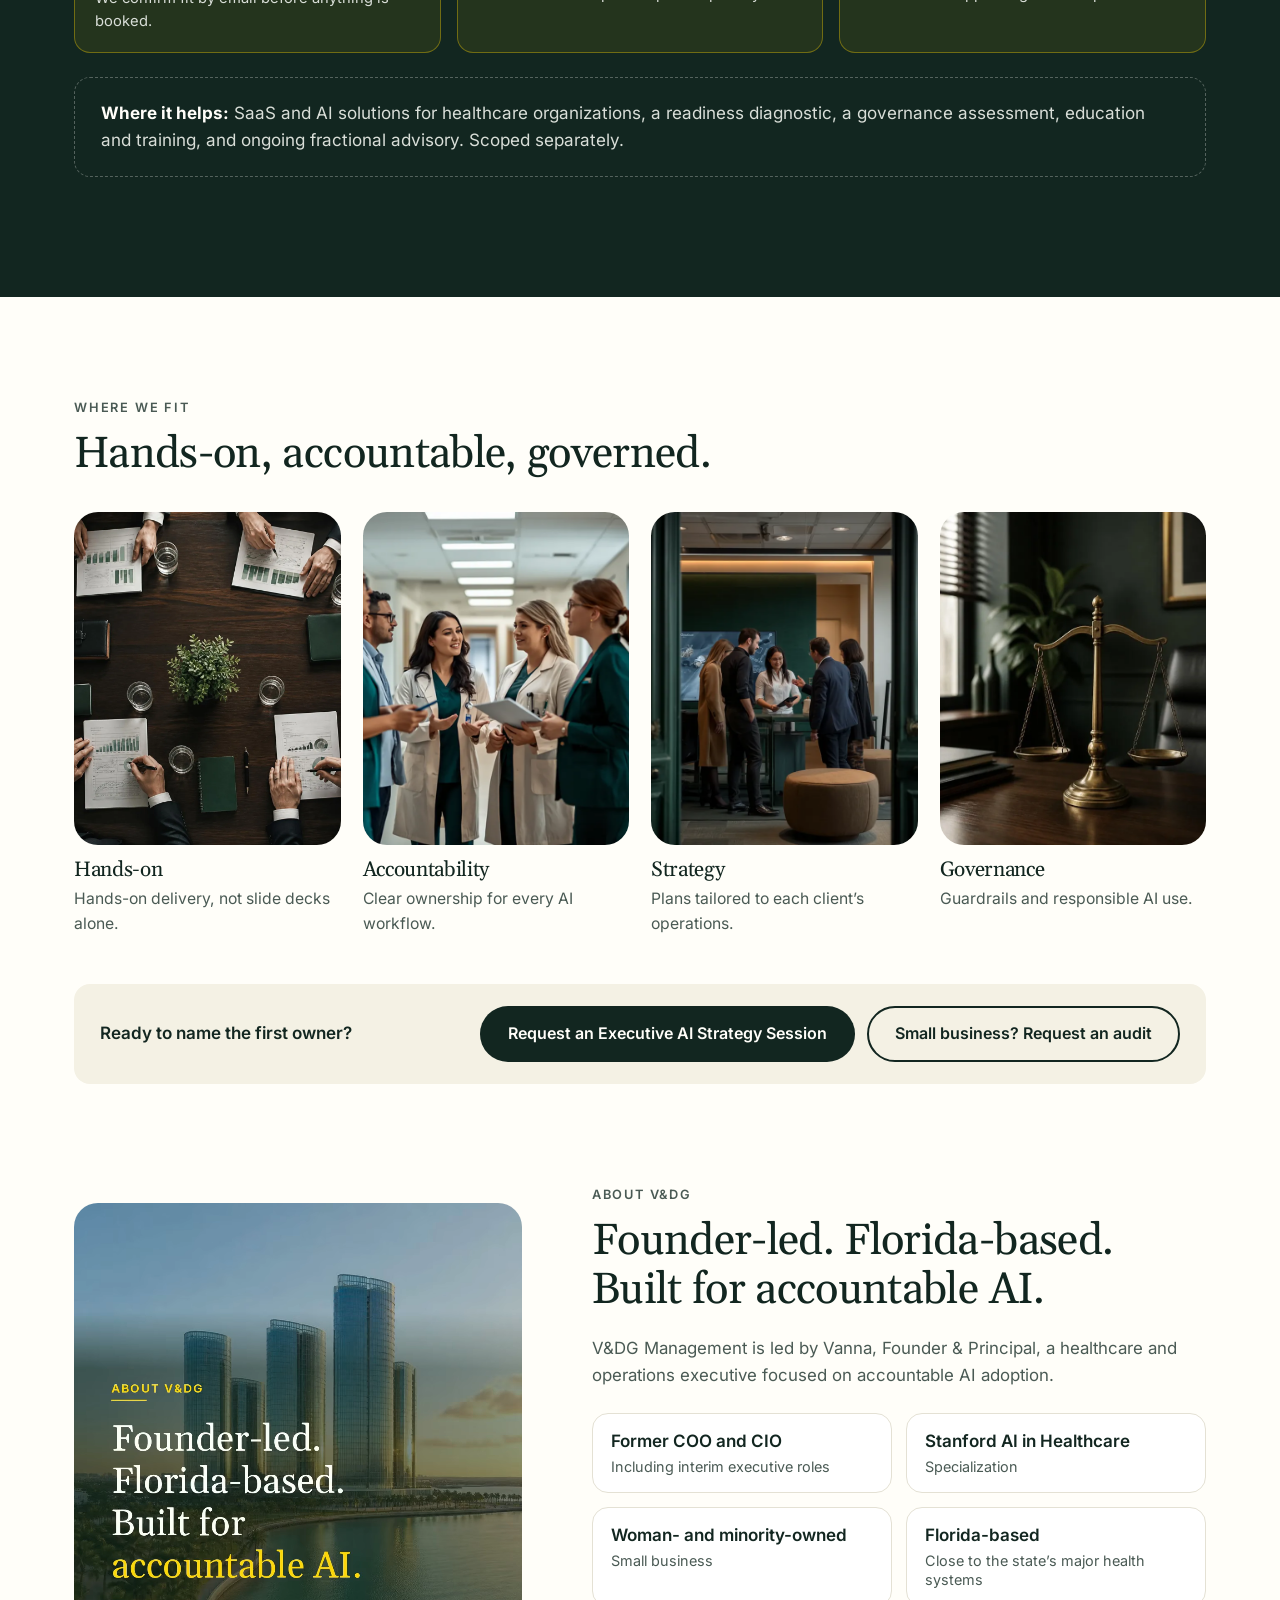
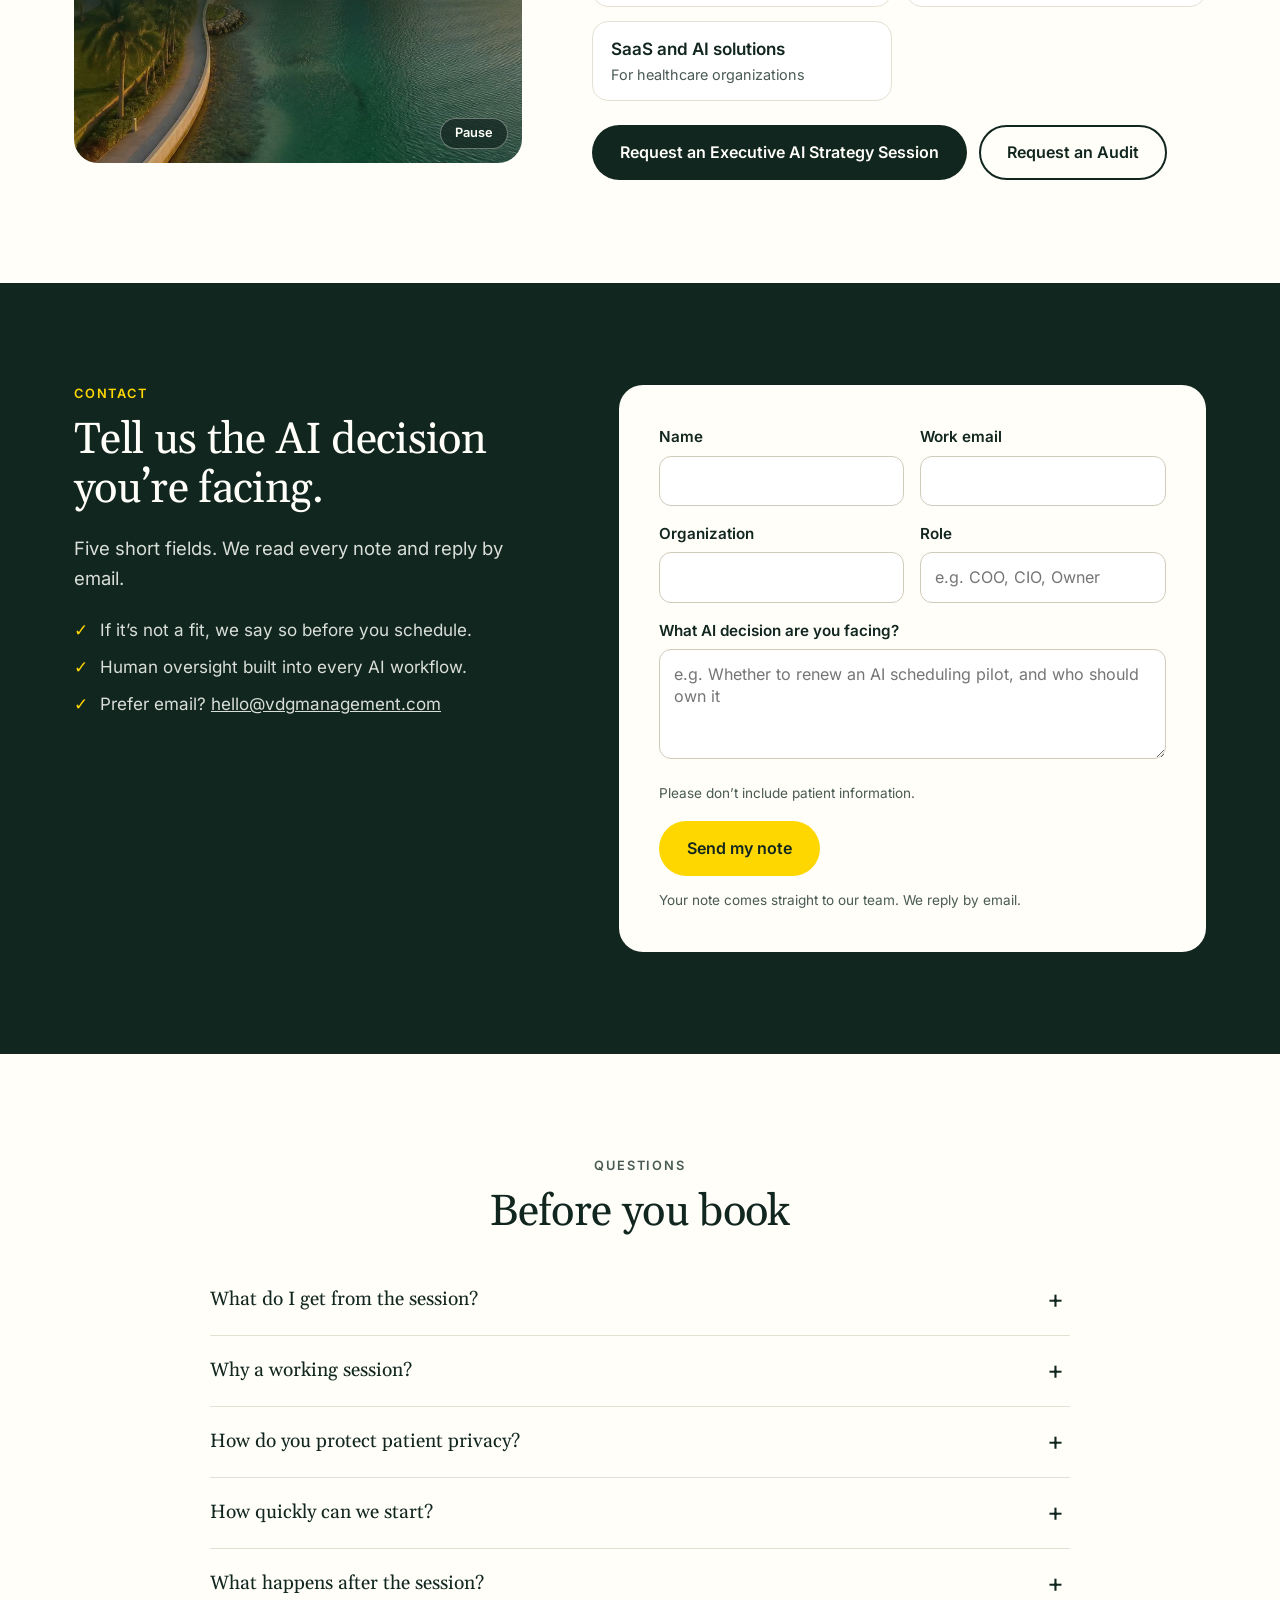
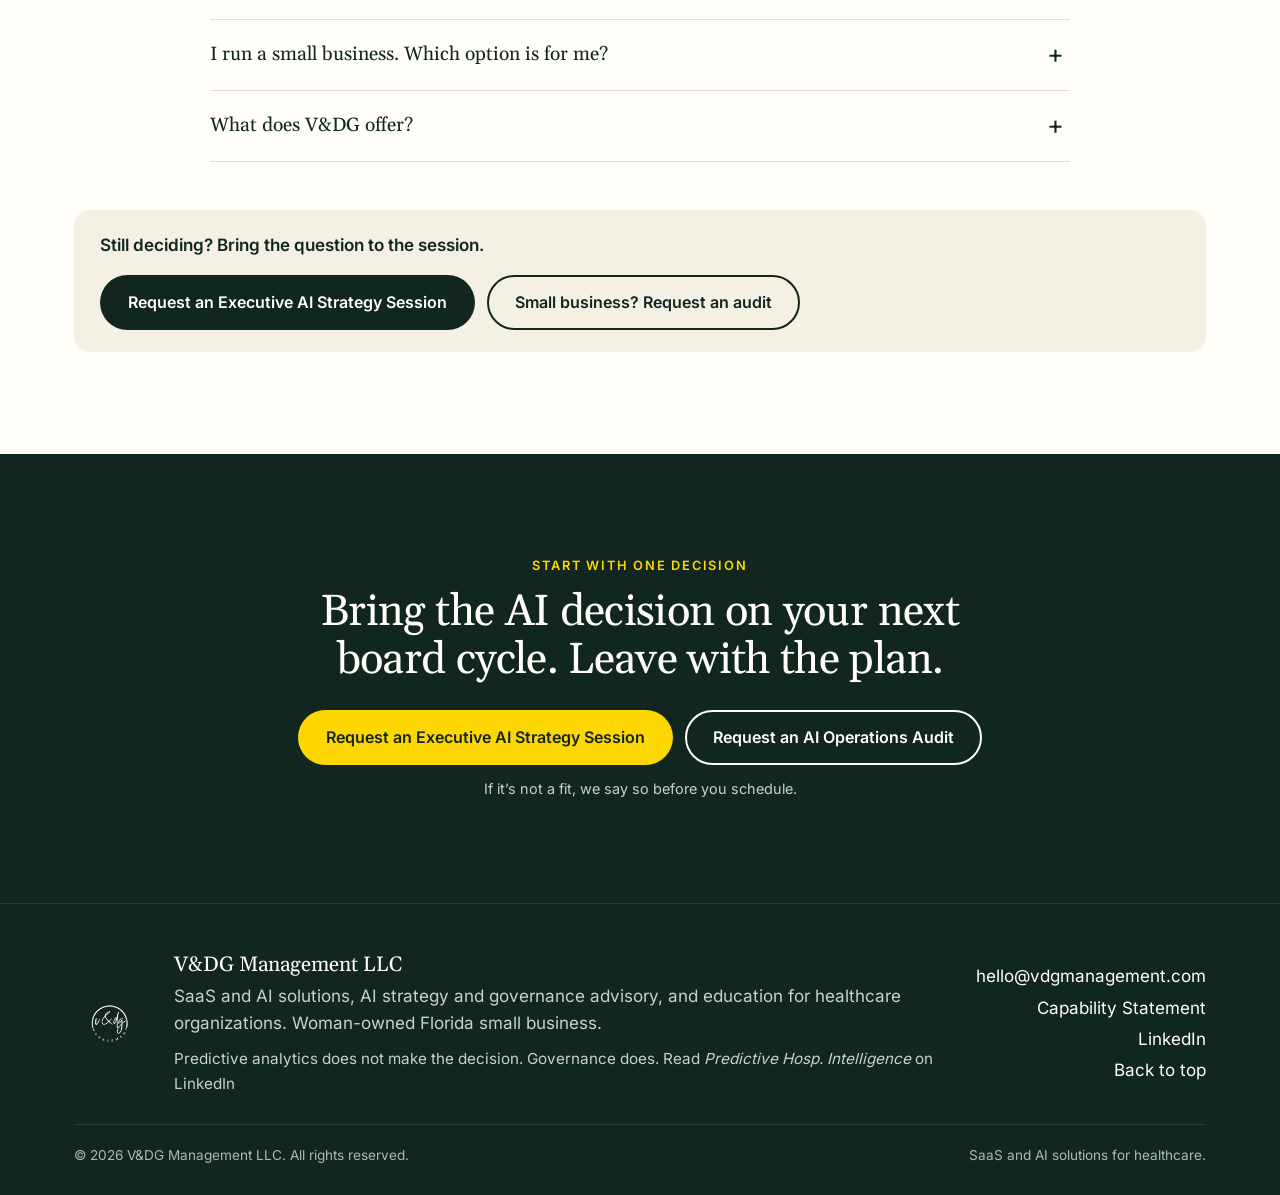
==== commit f10b599a: "Update positioning: SaaS and AI solutions for healthcare; remove negative/limiting wording; new capa" ====
--- a/index.html
+++ b/index.html
@@ -3,19 +3,19 @@
 <head>
 <meta charset="utf-8">
 <meta name="viewport" content="width=device-width,initial-scale=1">
-<title>V&amp;DG Management | Executive AI Strategy for Healthcare and Enterprise</title>
-<meta name="description" content="Know which AI to fund, pause, or stop. Request an Executive AI Strategy Session or an AI Operations Audit. Contact us for pricing. Woman-owned, Florida-based. No software, no patient data.">
+<title>V&amp;DG Management | SaaS and AI Solutions for Healthcare Organizations</title>
+<meta name="description" content="V&amp;DG Management develops SaaS and AI solutions for healthcare organizations, helping them meet the challenges they face, alongside AI strategy and governance advisory and education. Woman-owned, Florida-based. Contact us.">
 <link rel="canonical" href="https://vdgmanagement.com/">
 <meta name="theme-color" content="#122620">
 <meta property="og:type" content="website">
 <meta property="og:site_name" content="V&amp;DG Management">
-<meta property="og:title" content="V&amp;DG Management | Know which AI to fund, pause, or stop">
-<meta property="og:description" content="Executive AI Strategy Sessions for health-system and enterprise leaders, plus an AI Operations Audit for small businesses. Contact us for pricing. No software. No patient data.">
+<meta property="og:title" content="V&amp;DG Management | SaaS and AI Solutions for Healthcare Organizations">
+<meta property="og:description" content="SaaS and AI solutions for healthcare organizations, plus AI strategy and governance advisory with human oversight built into workflows, and education and training.">
 <meta property="og:url" content="https://vdgmanagement.com/">
 <meta property="og:image" content="https://vdgmanagement.com/img/og-image.jpg">
 <meta property="og:image:width" content="1200">
 <meta property="og:image:height" content="630">
-<meta property="og:image:alt" content="V&amp;DG Management logo with the line: Know which AI to fund, pause, or stop">
+<meta property="og:image:alt" content="V&amp;DG Management logo">
 <meta name="twitter:card" content="summary_large_image">
 <link rel="icon" href="favicon.ico" sizes="any">
 <link rel="icon" type="image/png" sizes="32x32" href="img/favicon-32.png">
@@ -24,18 +24,8 @@
 <link rel="preload" href="fonts/gelasio-latin.woff2" as="font" type="font/woff2" crossorigin>
 <link rel="preload" href="fonts/inter-latin.woff2" as="font" type="font/woff2" crossorigin>
 <link rel="stylesheet" href="css/site.css">
-<!--
-  ANALYTICS PLACEHOLDER (free; nothing is loaded until Vanna picks one and adds her own ID):
-  Option A: Cloudflare Web Analytics (free, cookieless, no banner needed)
-    <script defer src="https://static.cloudflareinsights.com/beacon.min.js" data-cf-beacon='PASTE_BEACON_SETTINGS_FROM_CLOUDFLARE'></script>
-  Option B: Google Analytics 4 (free; may need a cookie notice)
-    <script async src="https://www.googletagmanager.com/gtag/js?id=G-PASTE_ID"></script>
-    <script>window.dataLayer=window.dataLayer||[];function gtag(){dataLayer.push(arguments);}gtag('js',new Date());gtag('config','G-PASTE_ID');</script>
-  Every CTA carries data-cta="..." and data-path="enterprise|small-business"; the script at the bottom
-  pushes a "cta_click" event to window.dataLayer and calls gtag() only if one of the above is installed.
--->
 <script type="application/ld+json">
-{"@context":"https://schema.org","@type":"ProfessionalService","name":"V&DG Management LLC","url":"https://vdgmanagement.com/","logo":"https://vdgmanagement.com/img/vdg-logo-official.png","email":"hello@vdgmanagement.com","areaServed":"US","address":{"@type":"PostalAddress","addressRegion":"FL","addressCountry":"US"},"description":"Executive AI strategy and accountable AI operations for healthcare and enterprise. Service only; no patient data.","sameAs":["https://www.linkedin.com/in/vanna-g-ai-healthcare-strategy"]}
+{"@context":"https://schema.org","@type":"ProfessionalService","name":"V&DG Management LLC","url":"https://vdgmanagement.com/","logo":"https://vdgmanagement.com/img/vdg-logo-official.png","email":"hello@vdgmanagement.com","areaServed":"US","address":{"@type":"PostalAddress","addressRegion":"FL","addressCountry":"US"},"description":"V&DG Management LLC develops SaaS and AI solutions for healthcare organizations, helping them meet the challenges they face, alongside AI strategy and governance advisory and education and training.","sameAs":["https://www.linkedin.com/in/vanna-g-ai-healthcare-strategy"]}
 </script>
 </head>
 <body>
@@ -49,7 +39,7 @@
     </a>
     <nav class="nav" aria-label="Main">
       <a href="#paths" data-cta="nav-paths">Start here</a>
-      <a href="#offer" data-cta="nav-offer">The session</a>
+      <a href="#offer" data-cta="nav-offer">Offerings</a>
       <a href="#about" data-cta="nav-about">About</a>
       <a href="capability-statement.html" data-cta="nav-capability">Capability Statement</a>
       <a href="#faq" data-cta="nav-faq">FAQ</a>
@@ -64,9 +54,9 @@
 <section class="hero on-dark" id="top" aria-labelledby="hero-h">
   <div class="wrap hero-grid">
     <div>
-      <p class="kicker">V&amp;DG Management · Accountable AI for healthcare and enterprise</p>
-      <h1 id="hero-h">Know which AI to fund, pause, or stop.</h1>
-      <p class="lead">Ninety minutes with an executive advisor. A 90-day plan your CIO and CFO can take to the board. Not software. Not staffing. No patient data.</p>
+      <p class="kicker">V&amp;DG Management · SaaS and AI solutions for healthcare</p>
+      <h1 id="hero-h">SaaS and AI solutions for healthcare organizations.</h1>
+      <p class="lead">V&amp;DG Management develops software-as-a-service (SaaS) and AI solutions that help healthcare organizations meet the challenges they face. We also advise on AI strategy and governance, with human oversight built into workflows, and provide education and training.</p>
       <div class="btn-row">
         <a class="btn btn-yellow" href="#contact" data-cta="hero-session" data-path="enterprise">Request an Executive AI Strategy Session</a>
         <a class="btn btn-ghost" href="#paths" data-cta="hero-small-business">Small business? Contact us</a>
@@ -75,13 +65,13 @@
         <li>Woman-owned small business</li>
         <li>Minority-owned</li>
         <li>Florida-based</li>
-        <li>Advisory-led, no patient data</li>
+        <li>Founder-led</li>
       </ul>
       <p class="reassure">If it&#8217;s not a fit, we say so before you schedule.</p>
       <ul class="trust-line" aria-label="At a glance">
-        <li>No off-the-shelf software</li>
-        <li>We do not ask you to replace your tools</li>
-        <li>No patient data. No BAA.</li>
+        <li>SaaS and AI solutions</li>
+        <li>AI strategy and governance advisory</li>
+        <li>Education and training</li>
       </ul>
     </div>
     <div class="hero-card">
@@ -104,7 +94,7 @@
           <ul>
             <li>For CIO, CDIO, COO, CFO, CISO and board leaders</li>
             <li>Leave with a 90-day order of work and the first owner to name</li>
-            <li>No software to buy. No patient data.</li>
+            <li>Human oversight built into every AI workflow</li>
           </ul>
           <a class="btn btn-yellow" href="#contact" data-cta="paths-session" data-path="enterprise">Request an Executive AI Strategy Session</a>
           <p class="path-note">Opens a short email: your title, organization, the AI decision on your next board cycle, and whether an owner is named.</p>
@@ -119,7 +109,7 @@
           <ul>
             <li>A written review of 1 to 3 of your workflows</li>
             <li>Ranked opportunities, quick wins and a risk checklist</li>
-            <li>No call needed. No tools to buy.</li>
+            <li>Practical, plain-language recommendations</li>
           </ul>
           <a class="btn btn-green" href="#contact" data-cta="paths-audit" data-path="small-business">Request an AI Operations Audit</a>
           <p class="path-note">Contact us for pricing and scope.</p>
@@ -134,7 +124,7 @@
   <div class="wrap video-grid">
     <div>
       <p class="kicker">In 30 seconds</p>
-      <h2 id="video-h">Accountable AI operations, delivered as a service.</h2>
+      <h2 id="video-h">Accountable AI for healthcare, with a named owner on every workflow.</h2>
       <p class="lead">See how V&amp;DG helps leaders put a named owner, guardrails and an off switch on every AI workflow. On-screen text, so it works with the sound off.</p>
     </div>
     <div>
@@ -186,7 +176,7 @@
         <p class="lead">Organizations rarely lack AI tools. They lack named owners, a way to stop, and a number that can change spend.</p>
         <ol class="steps">
           <li><h3>Assess</h3><p>What is already on, who owns it, and whether the next spend can be defended.</p></li>
-          <li><h3>Pilot</h3><p>Non-clinical, tightly scoped, and owned by a named person from day one.</p></li>
+          <li><h3>Pilot</h3><p>Tightly scoped, and owned by a named person from day one.</p></li>
           <li><h3>Operate</h3><p>Owned daily operations with measurable outcomes and a written way to turn it off.</p></li>
         </ol>
       </div>
@@ -197,7 +187,7 @@
           <ul>
             <li>Every AI workflow has a named human owner.</li>
             <li>Guardrails and an off switch from day one.</li>
-            <li>Service only. No patient data handled.</li>
+            <li>Privacy by design: discovery work uses synthetic or de-identified data.</li>
             <li>Measurable operational outcomes.</li>
           </ul>
         </div>
@@ -211,7 +201,12 @@
 <section class="section on-dark" id="offer" aria-labelledby="offer-h">
   <div class="wrap">
     <p class="kicker">What you get</p>
-    <h2 id="offer-h">Two clear ways to start.</h2>
+    <h2 id="offer-h">SaaS and AI solutions, advisory and education.</h2>
+    <ul class="guarantees" aria-label="What V&amp;DG offers" style="margin:0 0 28px">
+      <li>SaaS and AI solutions.<span>We develop software-as-a-service (SaaS) and AI solutions that help healthcare organizations meet the challenges they face.</span></li>
+      <li>AI strategy and governance advisory.<span>Roadmaps, readiness assessment and policy, with human oversight built into workflows.</span></li>
+      <li>Education and training.<span>AI technology and application training for your staff.</span></li>
+    </ul>
     <div class="offer-grid">
       <article class="offer" aria-labelledby="o1">
         <div class="offer-head">
@@ -220,7 +215,7 @@
         </div>
         <div class="offer-cols">
           <div><h4>You walk out with</h4><ul><li>A 90-day order of work</li><li>The first owner to name</li><li>The first tool that needs an off switch</li><li>No obligation to buy anything else</li></ul></div>
-          <div><h4>What it is not</h4><ul><li>Not a sales call or software demo</li><li>Not a free consult</li><li>Not clinical or EHR implementation</li><li>Not a promise of any accreditation</li></ul></div>
+          <div><h4>How it works</h4><ul><li>A working session with an executive advisor</li><li>Focused on the AI already running in your organization</li><li>Human oversight built into every recommendation</li></ul></div>
           <div><h4>Who it is for</h4><p>CIO, CDIO, COO, CFO, CISO and board leaders who already have AI tools in the building.</p></div>
           <div><h4>How to book</h4><p>Send a short email with your title, the AI decision on your next board cycle, and whether an owner is named. If it&#8217;s a fit, we schedule.</p></div>
         </div>
@@ -233,17 +228,17 @@
         </div>
         <div class="offer-cols">
           <div><h4>You get</h4><ul><li>A review of 1 to 3 workflows</li><li>Ranked opportunities and quick wins</li><li>A plain-language risk checklist</li></ul></div>
-          <div><h4>What it is not</h4><ul><li>Not a tool or subscription</li><li>No access to your systems needed</li></ul></div>
+          <div><h4>How it works</h4><ul><li>A written deliverable you keep</li><li>Plain-language findings and next steps</li></ul></div>
         </div>
         <div class="btn-row"><a class="btn btn-green" href="#contact" data-cta="offer-audit" data-path="small-business">Request an AI Operations Audit</a></div>
       </article>
     </div>
     <ul class="guarantees" aria-label="Our commitments">
-      <li>If it&#8217;s not a fit, we say so before you schedule.<span>We confirm fit by email before anything is booked or paid.</span></li>
-      <li>No off-the-shelf software. No patient data.<span>We never ask for PHI, and we do not sign a BAA.</span></li>
-      <li>Keep the tools you have.<span>We do not ask you to replace anything you already use.</span></li>
+      <li>If it&#8217;s not a fit, we say so before you schedule.<span>We confirm fit by email before anything is booked.</span></li>
+      <li>Privacy by design.<span>Discovery work uses synthetic or de-identified data to protect patient privacy.</span></li>
+      <li>Human oversight.<span>Every AI workflow we design keeps a named staff member approving each output.</span></li>
     </ul>
-    <p class="next-path"><strong>After the session, only if it is the right next step:</strong> a readiness diagnostic, then a governance assessment, then ongoing fractional advisory. Scoped separately. Never required.</p>
+    <p class="next-path"><strong>Where it helps:</strong> SaaS and AI solutions for healthcare organizations, a readiness diagnostic, a governance assessment, education and training, and ongoing fractional advisory. Scoped separately.</p>
   </div>
 </section>
 
@@ -266,7 +261,7 @@
 <section class="section" id="about" style="padding-top:0" aria-labelledby="about-h">
   <div class="wrap cred-grid">
     <div class="rounded about-media">
-      <video id="about-video" autoplay muted loop playsinline preload="metadata" poster="media/founder-mission-poster.jpg" width="1080" height="1350" aria-label="V&amp;DG Management mission video. On-screen text: About V&amp;DG. Founder-led. Florida-based. Built for accountable AI. Accountable AI for healthcare and enterprise. Every AI workflow has a named human owner. Guardrails and an off switch from day one. Assess. Pilot. Operate. Hands-on, accountable, governed. Service only. No patient data handled. Request an Executive AI Strategy Session. vdgmanagement.com.">
+      <video id="about-video" autoplay muted loop playsinline preload="metadata" poster="media/founder-mission-poster.jpg" width="1080" height="1350" aria-label="V&amp;DG Management mission video. On-screen text: About V&amp;DG. Founder-led. Florida-based. Built for accountable AI. Accountable AI for healthcare and enterprise. Every AI workflow has a named human owner. Guardrails and an off switch from day one. Assess. Pilot. Operate. Hands-on, accountable, governed. Request an Executive AI Strategy Session. vdgmanagement.com.">
         <source src="media/founder-mission.webm" type="video/webm">
         <source src="media/founder-mission.mp4" type="video/mp4">
         <img src="img/florida-gulf-coast.jpg" width="597" height="800" alt="Florida Gulf Coast waterfront skyline at sunset">
@@ -286,7 +281,7 @@
         <li>Stanford AI in Healthcare<span>Specialization</span></li>
         <li>Woman- and minority-owned<span>Small business</span></li>
         <li>Florida-based<span>Close to the state&#8217;s major health systems</span></li>
-        <li>Service only<span>No software sold. No patient data.</span></li>
+        <li>SaaS and AI solutions<span>For healthcare organizations</span></li>
       </ul>
       <div class="btn-row"><a class="btn btn-green" href="#contact" data-cta="about-session" data-path="enterprise">Request an Executive AI Strategy Session</a><a class="btn btn-ghost" href="#contact" data-cta="about-audit" data-path="small-business">Request an Audit</a></div>
     </div>
@@ -302,7 +297,7 @@
       <p class="lead">Five short fields. We read every note and reply by email.</p>
       <ul class="contact-list">
         <li>If it&#8217;s not a fit, we say so before you schedule.</li>
-        <li>No software to buy. No patient data.</li>
+        <li>Human oversight built into every AI workflow.</li>
         <li>Prefer email? <a href="mailto:hello@vdgmanagement.com" data-cta="contact-email">hello@vdgmanagement.com</a></li>
       </ul>
     </div>
@@ -331,13 +326,13 @@
   <div class="wrap">
     <div class="center"><p class="kicker">Questions</p><h2 id="faq-h">Before you book</h2></div>
     <div class="faq">
-      <details><summary>What do I get from the session?</summary><p>A working session with an executive advisor on what AI is already running, who owns it, and whether the next spend can be defended. You walk out with a 90-day order of work, the first owner to name, and the first tool that needs an off switch. There is no obligation to buy anything after it.</p></details>
-      <details><summary>Why not just a free call?</summary><p>A free call is a sales call. This is the work itself, and the plan is yours to keep whether or not we work together again. Scope and fee are confirmed by email before anything is scheduled, and if your question isn&#8217;t a fit, we say so then.</p></details>
-      <details><summary>Do you handle patient data or sign a BAA?</summary><p>No. V&amp;DG is administrative, operational and governance work only. We do not access patient data or EHRs, we do not sign a BAA, and we ask that you never send PHI.</p></details>
-      <details><summary>How quickly can we start?</summary><p>As soon as we confirm fit by email. There is no software to install, no integration and no data access to arrange, so nothing has to go through IT before the session.</p></details>
-      <details><summary>What happens after the session?</summary><p>You leave with the 90-day plan and run it however you choose. If more help makes sense, the next steps are a readiness diagnostic, a governance assessment, or ongoing fractional advisory. Each is scoped and priced separately, and none is required.</p></details>
+      <details><summary>What do I get from the session?</summary><p>A working session with an executive advisor on what AI is already running, who owns it, and whether the next spend can be defended. You walk out with a 90-day order of work, the first owner to name, and the first tool that needs an off switch. There is no obligation after it.</p></details>
+      <details><summary>Why a working session?</summary><p>The session is the work itself, and the plan is yours to keep whether or not we work together again. Scope is confirmed by email before anything is scheduled, and if your question isn&#8217;t a fit, we say so then.</p></details>
+      <details><summary>How do you protect patient privacy?</summary><p>Privacy is built in from the start. Discovery work uses synthetic or de-identified data, and our approach aligns with recognized AI risk and privacy frameworks. Please don&#8217;t send patient information through this website.</p></details>
+      <details><summary>How quickly can we start?</summary><p>As soon as we confirm fit by email. The Executive AI Strategy Session is a working conversation, so it can usually be scheduled without a technical setup.</p></details>
+      <details><summary>What happens after the session?</summary><p>You leave with the 90-day plan and run it however you choose. If more help makes sense, the next steps include a readiness diagnostic, a governance assessment, education and training, SaaS and AI solutions, or ongoing fractional advisory. Each is scoped separately.</p></details>
       <details><summary>I run a small business. Which option is for me?</summary><p>Start with the AI Operations Audit. It&#8217;s a written review of 1 to 3 workflows with ranked opportunities, quick wins and a risk checklist. Contact us for pricing. The Executive AI Strategy Session is designed for health-system and enterprise leaders.</p></details>
-      <details><summary>Is this software?</summary><p>Not off the shelf. V&amp;DG starts with a paid assessment: advice and hands-on help to make the AI you already have owned, governed and measurable. Where it serves you, we then license decision-support tools that run inside your own cloud. We do not ask you to replace the tools you already have.</p></details>
+      <details><summary>What does V&amp;DG offer?</summary><p>V&amp;DG develops software-as-a-service (SaaS) and AI solutions for healthcare organizations, helping them meet the challenges they face. Alongside that, we advise on AI strategy and governance with human oversight built into workflows, and provide education and training for your staff.</p></details>
     </div>
     <div class="cta-band"><p>Still deciding? Bring the question to the session.</p><div class="btn-row"><a class="btn btn-green" href="#contact" data-cta="faq-session" data-path="enterprise">Request an Executive AI Strategy Session</a><a class="btn btn-ghost" href="#contact" data-cta="faq-audit" data-path="small-business">Small business? Request an audit</a></div></div>
   </div>
@@ -349,7 +344,7 @@
     <p class="kicker">Start with one decision</p>
     <h2 id="final-h">Bring the AI decision on your next board cycle. Leave with the plan.</h2>
     <div class="btn-row"><a class="btn btn-yellow" href="#contact" data-cta="final-session" data-path="enterprise">Request an Executive AI Strategy Session</a><a class="btn btn-ghost" href="#contact" data-cta="final-audit" data-path="small-business">Request an AI Operations Audit</a></div>
-    <p class="reassure">If it&#8217;s not a fit, we say so before you schedule. No software to buy. No patient data.</p>
+    <p class="reassure">If it&#8217;s not a fit, we say so before you schedule.</p>
   </div>
 </section>
 </main>
@@ -360,19 +355,17 @@
       <img src="img/vdg-logo-official.png" width="72" height="72" loading="lazy" alt="V&amp;DG Management logo">
       <div>
         <p style="margin:0;font:400 1.3rem/1.3 var(--serif)">V&amp;DG Management LLC</p>
-        <p style="margin:4px 0 0;color:#C9D1CC">Accountable AI operations for healthcare and enterprise. Woman-owned Florida small business.</p>
+        <p style="margin:4px 0 0;color:#C9D1CC">SaaS and AI solutions, AI strategy and governance advisory, and education for healthcare organizations. Woman-owned Florida small business.</p>
         <p style="margin:10px 0 0;color:#C9D1CC;font-size:.95rem">Predictive analytics does not make the decision. Governance does. <a href="https://www.linkedin.com/in/vanna-g-ai-healthcare-strategy" target="_blank" rel="noopener" data-cta="footer-insights">Read <em>Predictive Hosp. Intelligence</em> on LinkedIn<span class="sr-only"> (opens in a new tab)</span></a></p>
       </div>
       <ul>
         <li><a href="mailto:hello@vdgmanagement.com" data-cta="footer-email">hello@vdgmanagement.com</a></li>
         <li><a href="capability-statement.html" data-cta="footer-capability">Capability Statement</a></li>
         <li><a href="https://www.linkedin.com/in/vanna-g-ai-healthcare-strategy" target="_blank" rel="noopener" data-cta="footer-linkedin">LinkedIn<span class="sr-only"> (opens in a new tab)</span></a></li>
-        <li><a href="privacy.html" data-cta="footer-privacy">Privacy</a></li>
-        <li><a href="terms.html" data-cta="footer-terms">Terms</a></li>
         <li><a href="#top" data-cta="footer-top">Back to top</a></li>
       </ul>
     </div>
-    <div class="legal"><span>&copy; 2026 V&amp;DG Management LLC. All rights reserved.</span><span>Advisory-led. No patient data. No BAA.</span></div>
+    <div class="legal"><span>&copy; 2026 V&amp;DG Management LLC. All rights reserved.</span><span>SaaS and AI solutions for healthcare.</span></div>
   </div>
 </footer>
 
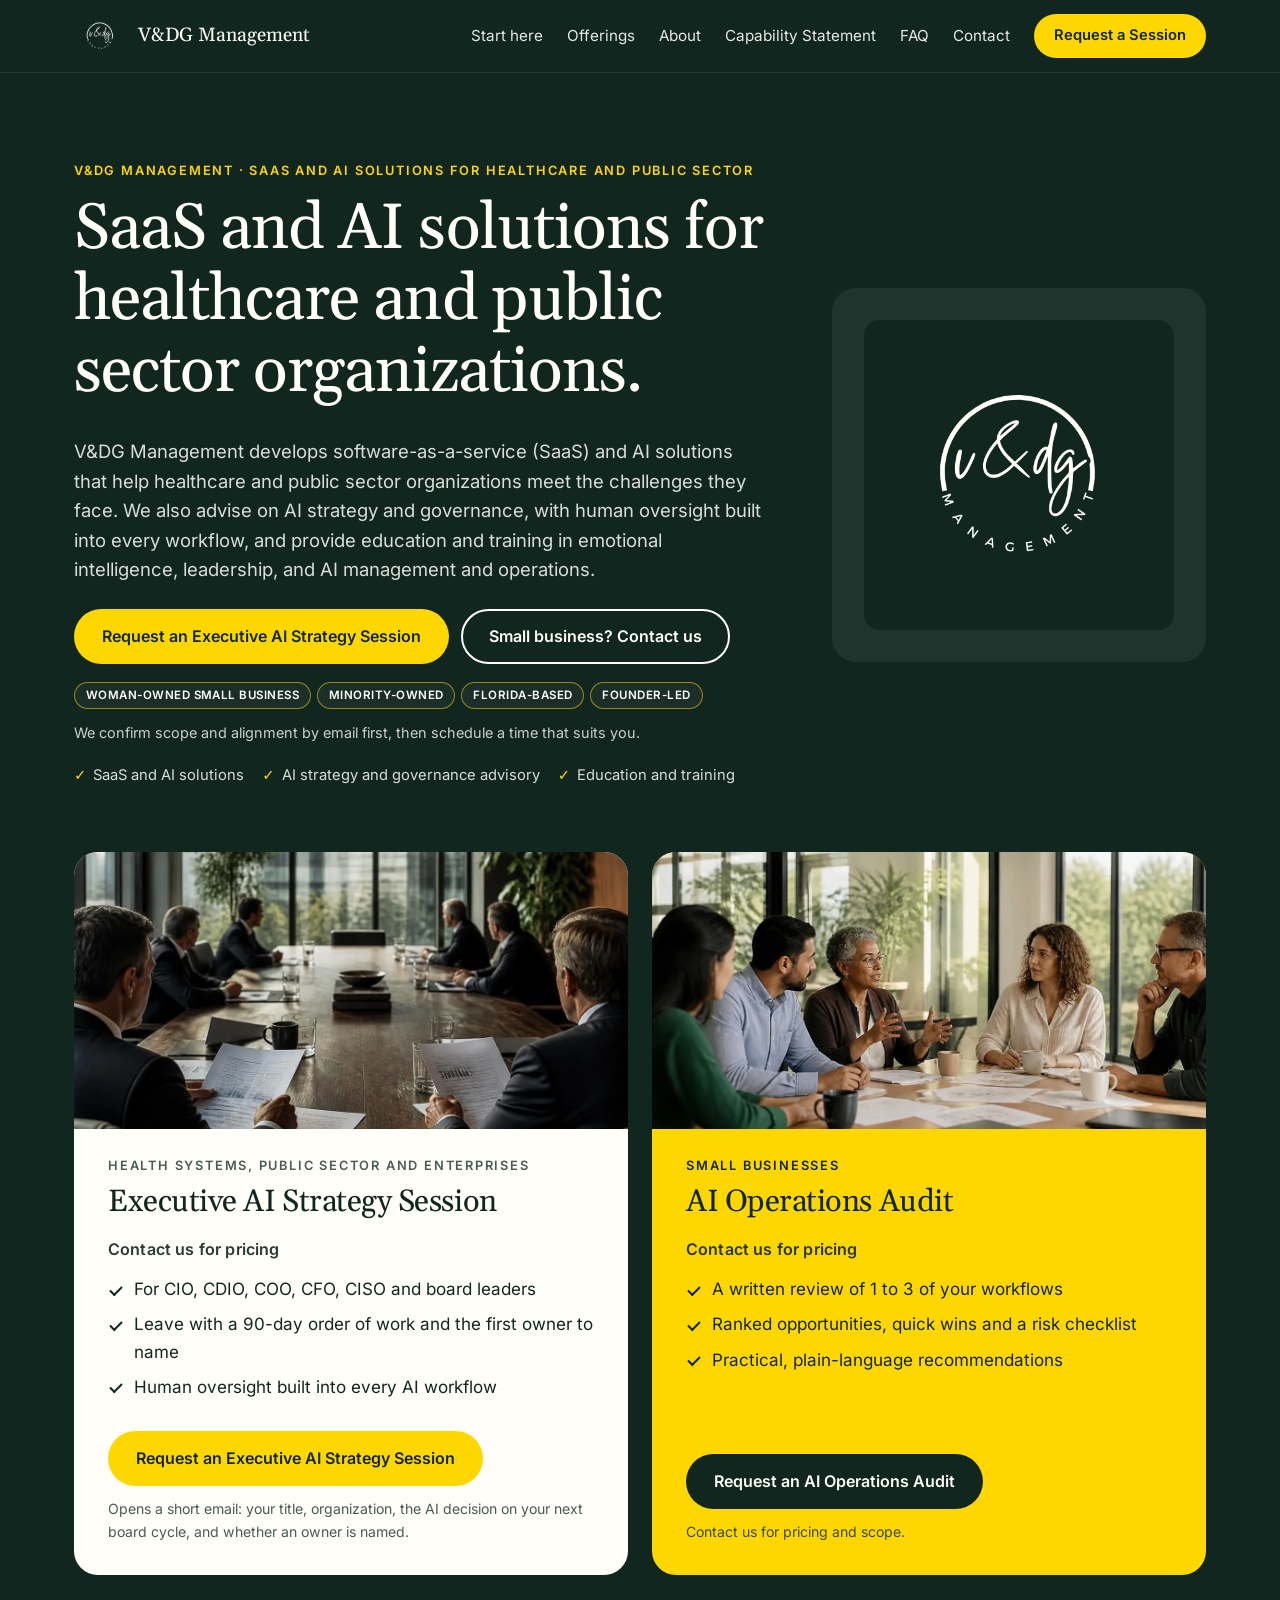
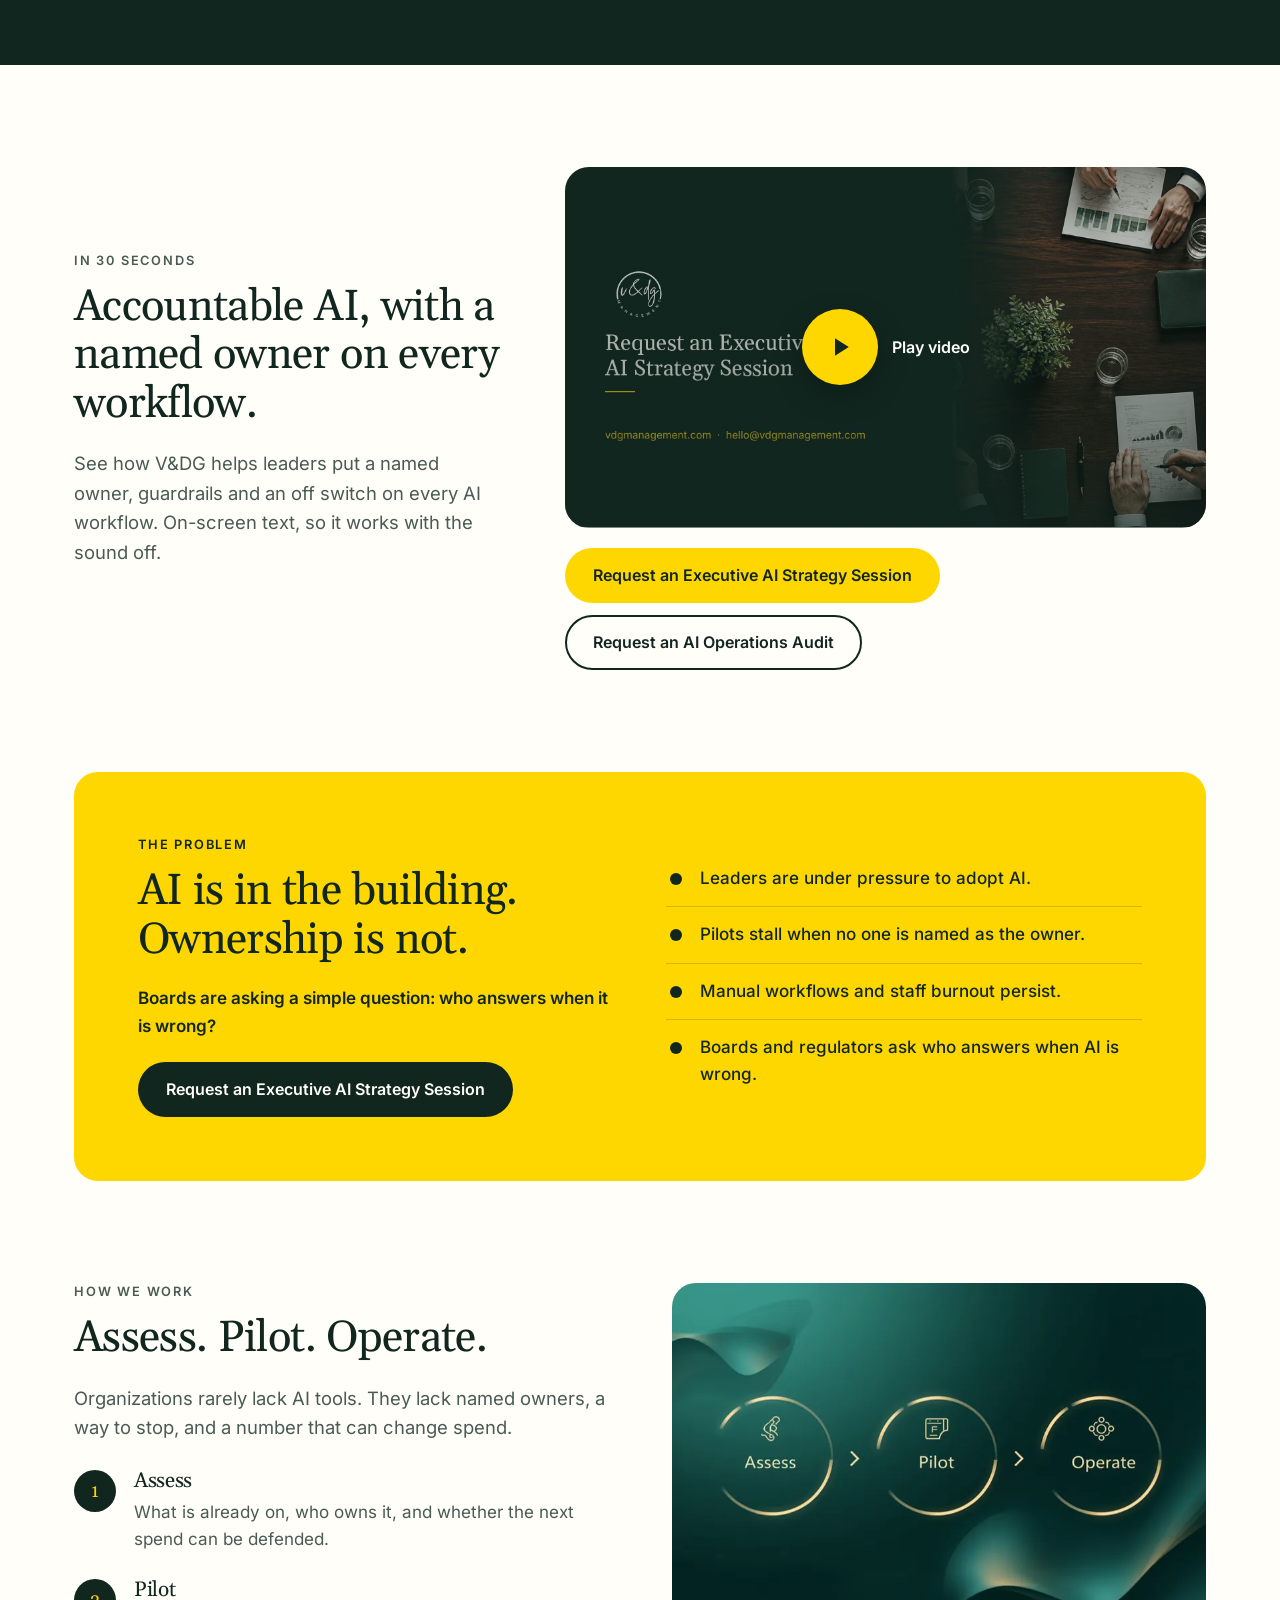
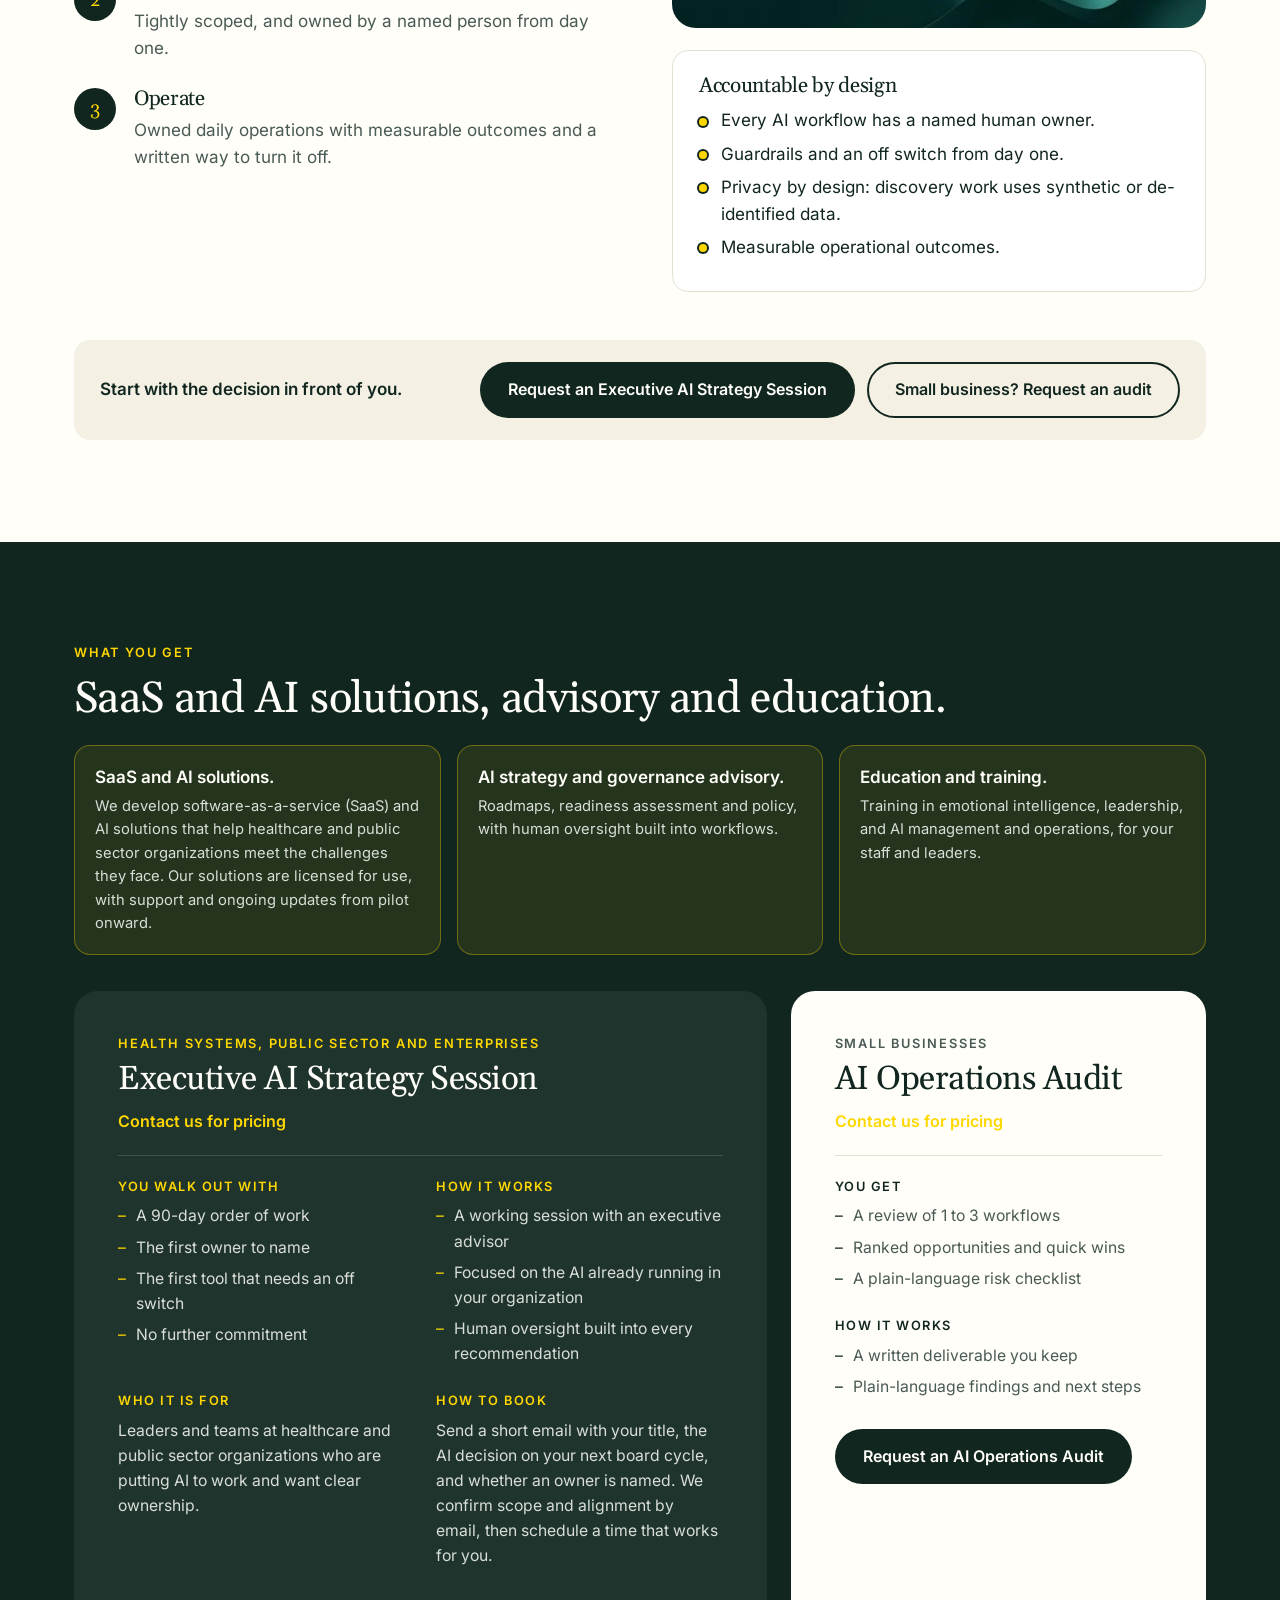
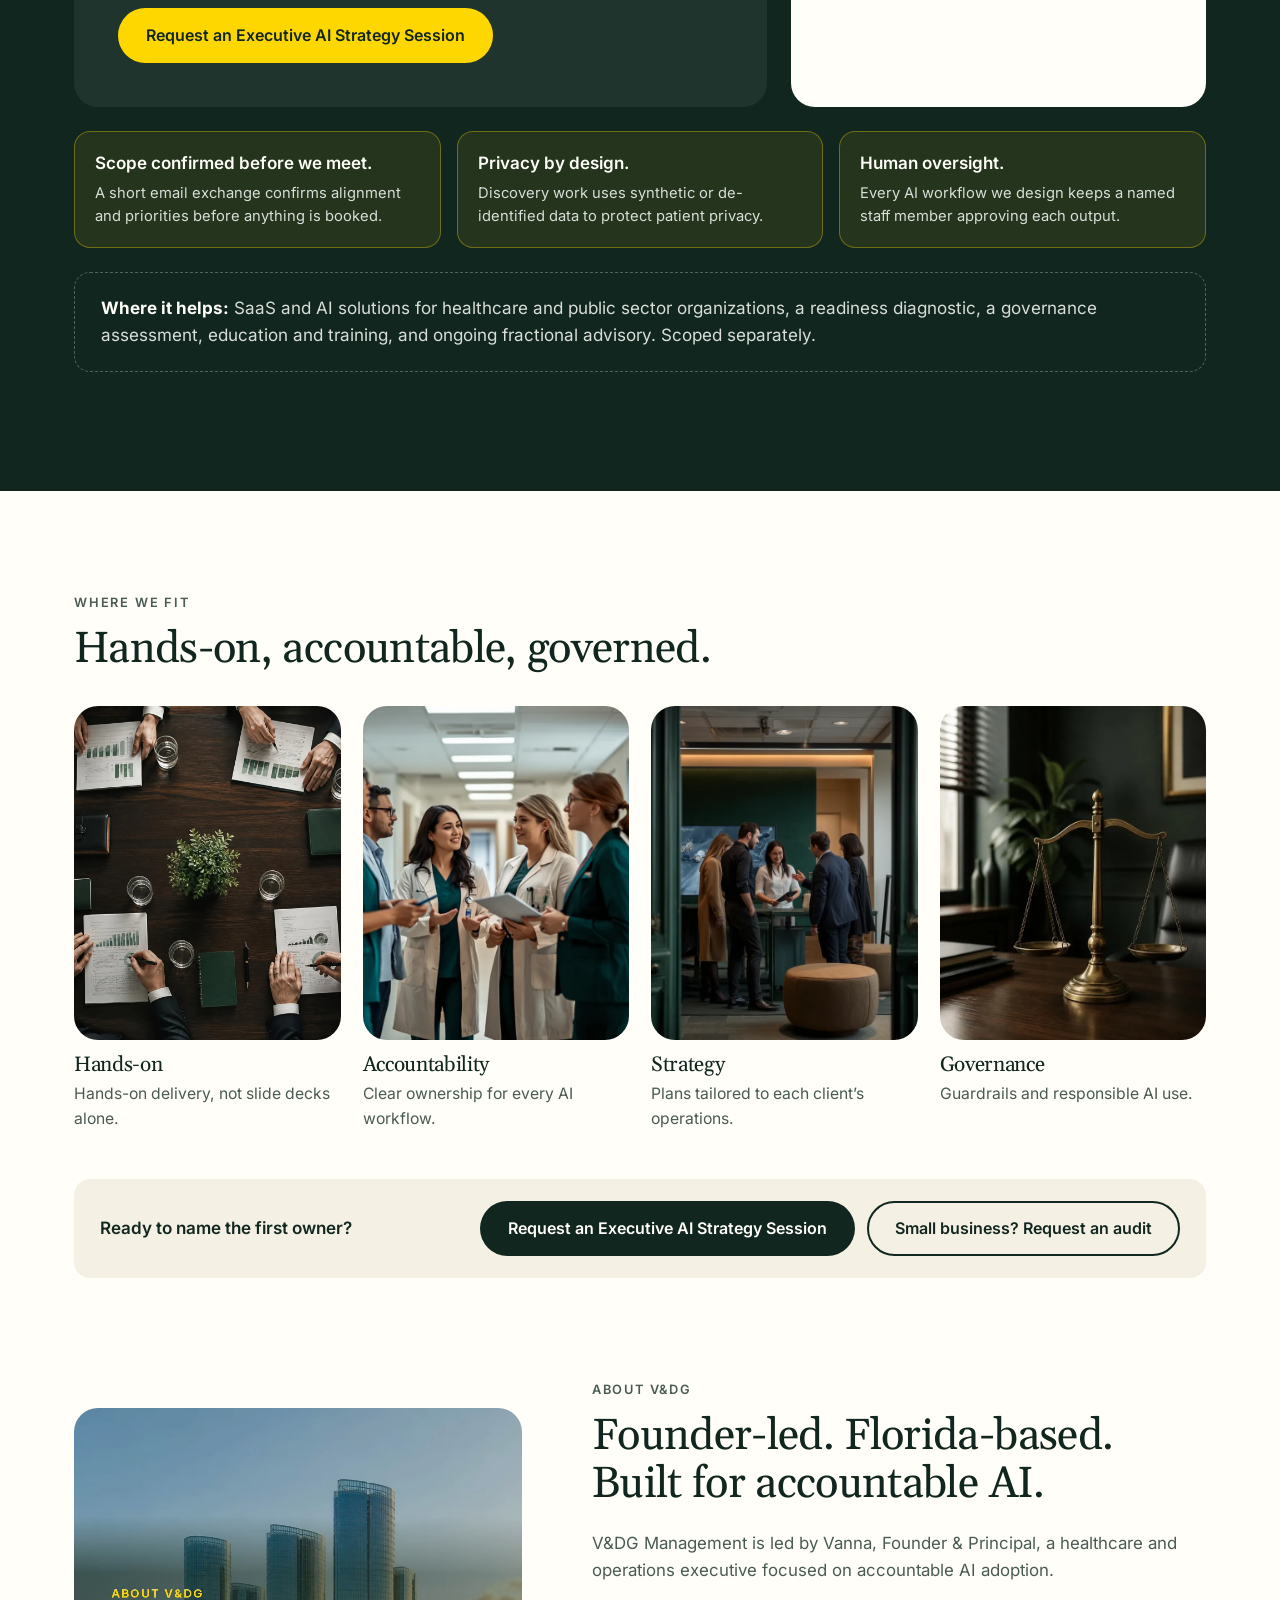
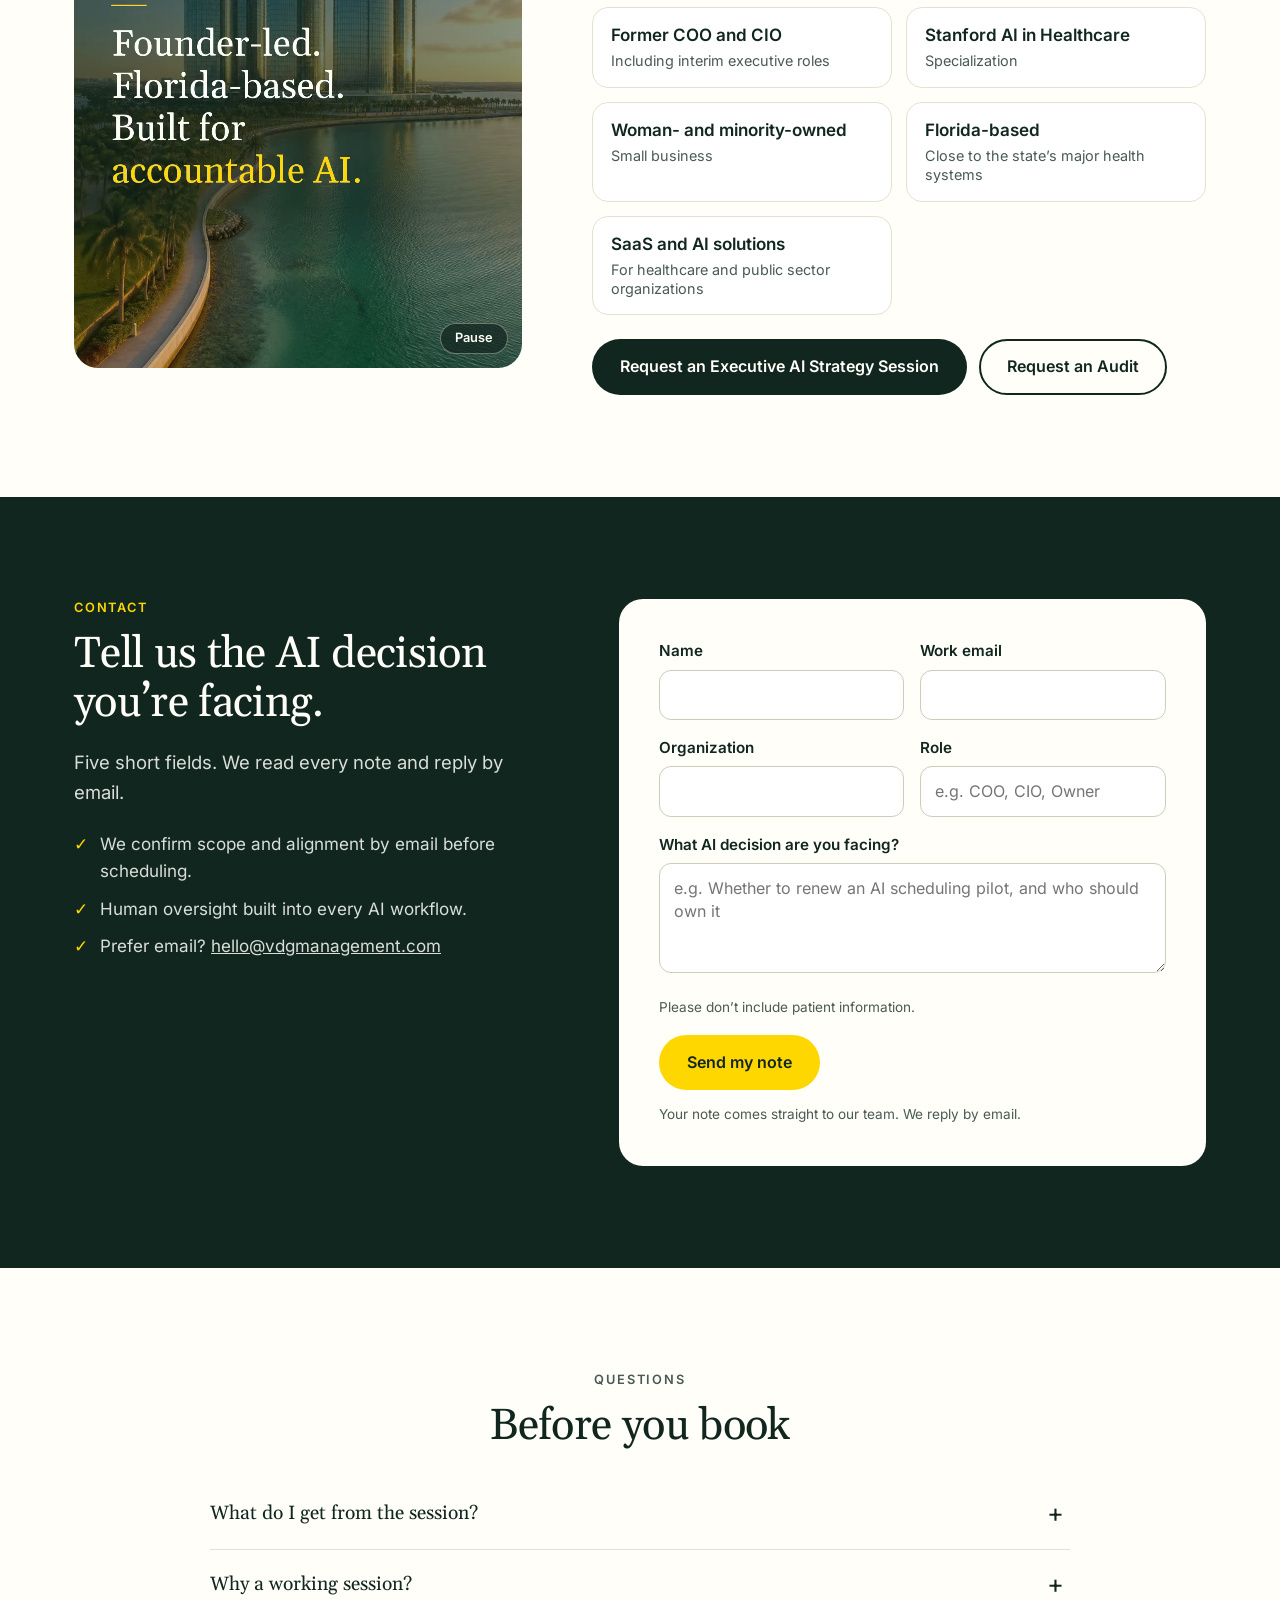
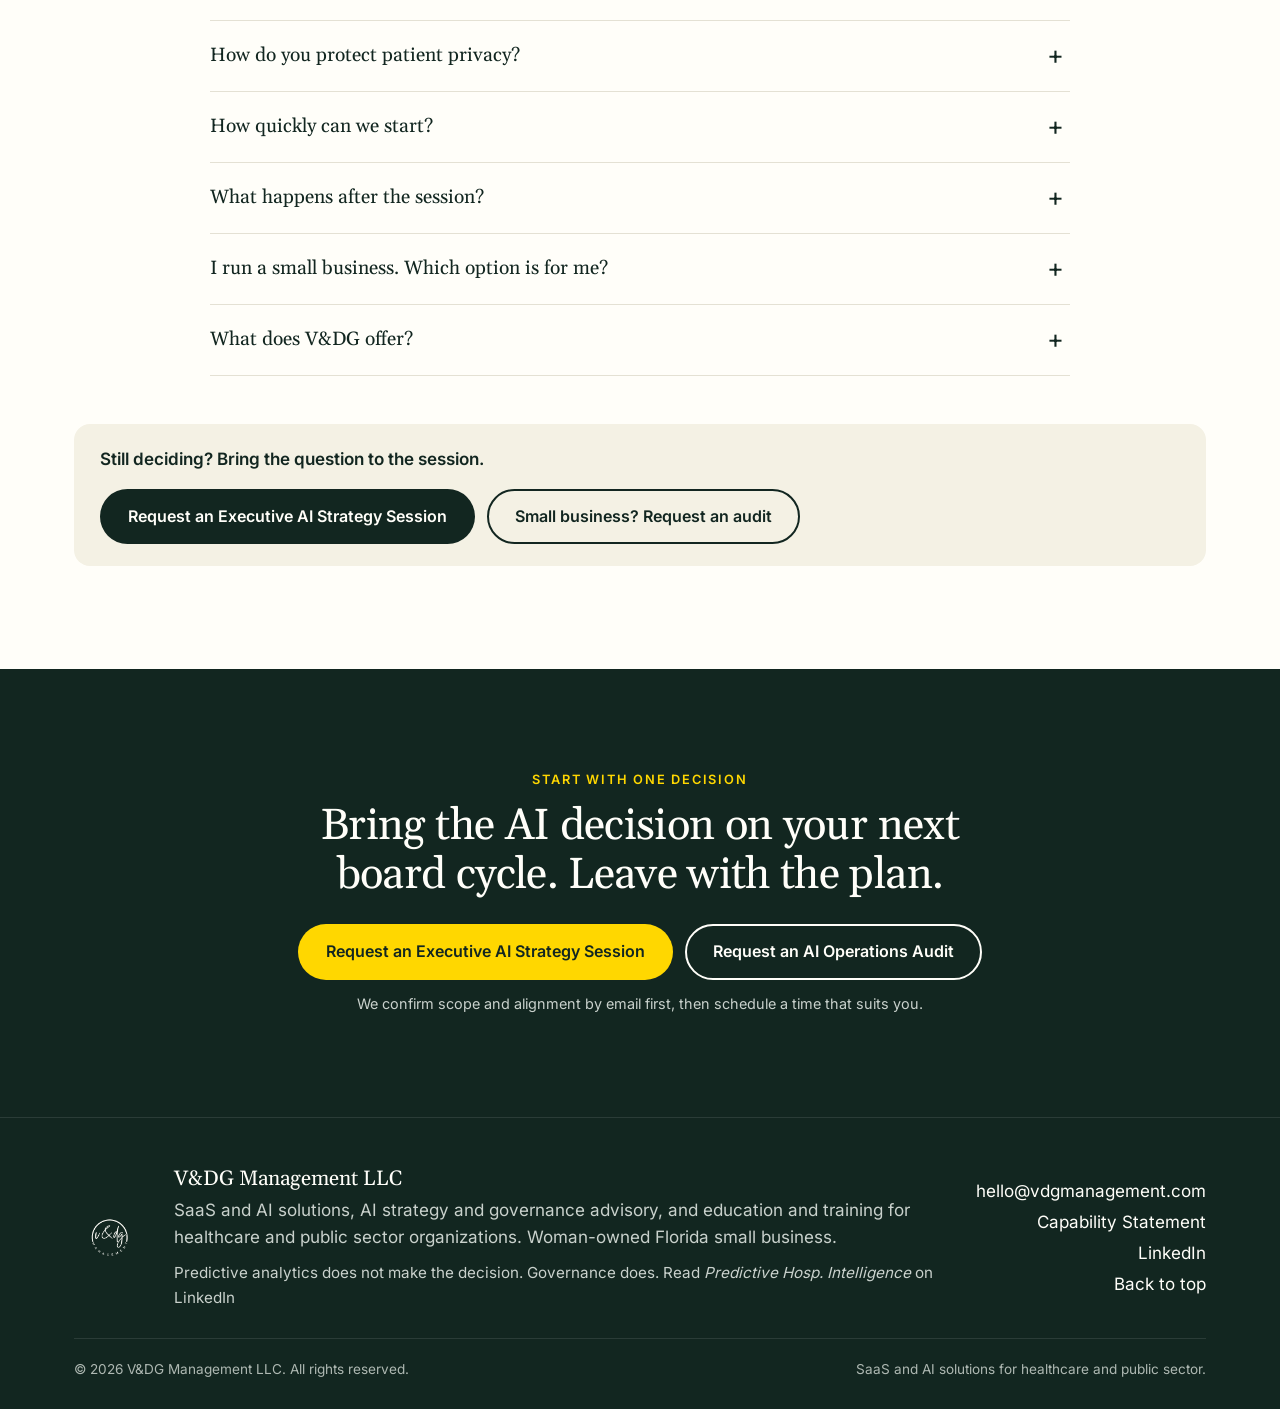
==== commit 9ba790fa: "Wording: SaaS and AI solutions for healthcare and public sector; licensing line; updated videos" ====
--- a/index.html
+++ b/index.html
@@ -3,14 +3,14 @@
 <head>
 <meta charset="utf-8">
 <meta name="viewport" content="width=device-width,initial-scale=1">
-<title>V&amp;DG Management | SaaS and AI Solutions for Healthcare Organizations</title>
-<meta name="description" content="V&amp;DG Management develops SaaS and AI solutions for healthcare organizations, helping them meet the challenges they face, alongside AI strategy and governance advisory and education. Woman-owned, Florida-based. Contact us.">
+<title>V&amp;DG Management | SaaS and AI Solutions for Healthcare and Public Sector Organizations</title>
+<meta name="description" content="V&amp;DG Management develops SaaS and AI solutions for healthcare and public sector organizations, helping them meet the challenges they face, alongside AI strategy and governance advisory and education and training in emotional intelligence, leadership and AI. Woman-owned, Florida-based. Contact us.">
 <link rel="canonical" href="https://vdgmanagement.com/">
 <meta name="theme-color" content="#122620">
 <meta property="og:type" content="website">
 <meta property="og:site_name" content="V&amp;DG Management">
-<meta property="og:title" content="V&amp;DG Management | SaaS and AI Solutions for Healthcare Organizations">
-<meta property="og:description" content="SaaS and AI solutions for healthcare organizations, plus AI strategy and governance advisory with human oversight built into workflows, and education and training.">
+<meta property="og:title" content="V&amp;DG Management | SaaS and AI Solutions for Healthcare and Public Sector Organizations">
+<meta property="og:description" content="SaaS and AI solutions for healthcare and public sector organizations, plus AI strategy and governance advisory with human oversight built into every workflow, and education and training.">
 <meta property="og:url" content="https://vdgmanagement.com/">
 <meta property="og:image" content="https://vdgmanagement.com/img/og-image.jpg">
 <meta property="og:image:width" content="1200">
@@ -25,7 +25,7 @@
 <link rel="preload" href="fonts/inter-latin.woff2" as="font" type="font/woff2" crossorigin>
 <link rel="stylesheet" href="css/site.css">
 <script type="application/ld+json">
-{"@context":"https://schema.org","@type":"ProfessionalService","name":"V&DG Management LLC","url":"https://vdgmanagement.com/","logo":"https://vdgmanagement.com/img/vdg-logo-official.png","email":"hello@vdgmanagement.com","areaServed":"US","address":{"@type":"PostalAddress","addressRegion":"FL","addressCountry":"US"},"description":"V&DG Management LLC develops SaaS and AI solutions for healthcare organizations, helping them meet the challenges they face, alongside AI strategy and governance advisory and education and training.","sameAs":["https://www.linkedin.com/in/vanna-g-ai-healthcare-strategy"]}
+{"@context":"https://schema.org","@type":"ProfessionalService","name":"V&DG Management LLC","url":"https://vdgmanagement.com/","logo":"https://vdgmanagement.com/img/vdg-logo-official.png","email":"hello@vdgmanagement.com","address":{"@type":"PostalAddress","addressRegion":"FL","addressCountry":"US"},"description":"V&DG Management LLC develops SaaS and AI solutions for healthcare and public sector organizations, helping them meet the challenges they face, alongside AI strategy and governance advisory and education and training in emotional intelligence, leadership and AI.","sameAs":["https://www.linkedin.com/in/vanna-g-ai-healthcare-strategy"]}
 </script>
 </head>
 <body>
@@ -54,9 +54,9 @@
 <section class="hero on-dark" id="top" aria-labelledby="hero-h">
   <div class="wrap hero-grid">
     <div>
-      <p class="kicker">V&amp;DG Management · SaaS and AI solutions for healthcare</p>
-      <h1 id="hero-h">SaaS and AI solutions for healthcare organizations.</h1>
-      <p class="lead">V&amp;DG Management develops software-as-a-service (SaaS) and AI solutions that help healthcare organizations meet the challenges they face. We also advise on AI strategy and governance, with human oversight built into workflows, and provide education and training.</p>
+      <p class="kicker">V&amp;DG Management · SaaS and AI solutions for healthcare and public sector</p>
+      <h1 id="hero-h">SaaS and AI solutions for healthcare and public sector organizations.</h1>
+      <p class="lead">V&amp;DG Management develops software-as-a-service (SaaS) and AI solutions that help healthcare and public sector organizations meet the challenges they face. We also advise on AI strategy and governance, with human oversight built into every workflow, and provide education and training in emotional intelligence, leadership, and AI management and operations.</p>
       <div class="btn-row">
         <a class="btn btn-yellow" href="#contact" data-cta="hero-session" data-path="enterprise">Request an Executive AI Strategy Session</a>
         <a class="btn btn-ghost" href="#paths" data-cta="hero-small-business">Small business? Contact us</a>
@@ -67,7 +67,7 @@
         <li>Florida-based</li>
         <li>Founder-led</li>
       </ul>
-      <p class="reassure">If it&#8217;s not a fit, we say so before you schedule.</p>
+      <p class="reassure">We confirm scope and alignment by email first, then schedule a time that suits you.</p>
       <ul class="trust-line" aria-label="At a glance">
         <li>SaaS and AI solutions</li>
         <li>AI strategy and governance advisory</li>
@@ -88,7 +88,7 @@
       <article class="path">
         <div class="media"><picture><source srcset="img/boardroom-wide.webp" type="image/webp"><img src="img/boardroom-wide.jpg" width="1200" height="900" alt="Executives reviewing reports around a boardroom table"></picture></div>
         <div class="body">
-          <p class="who">Health systems and enterprises</p>
+          <p class="who">Health systems, public sector and enterprises</p>
           <h3>Executive AI Strategy Session</h3>
           <p class="price price-scope">Contact us for pricing</p>
           <ul>
@@ -124,7 +124,7 @@
   <div class="wrap video-grid">
     <div>
       <p class="kicker">In 30 seconds</p>
-      <h2 id="video-h">Accountable AI for healthcare, with a named owner on every workflow.</h2>
+      <h2 id="video-h">Accountable AI, with a named owner on every workflow.</h2>
       <p class="lead">See how V&amp;DG helps leaders put a named owner, guardrails and an off switch on every AI workflow. On-screen text, so it works with the sound off.</p>
     </div>
     <div>
@@ -203,21 +203,21 @@
     <p class="kicker">What you get</p>
     <h2 id="offer-h">SaaS and AI solutions, advisory and education.</h2>
     <ul class="guarantees" aria-label="What V&amp;DG offers" style="margin:0 0 28px">
-      <li>SaaS and AI solutions.<span>We develop software-as-a-service (SaaS) and AI solutions that help healthcare organizations meet the challenges they face.</span></li>
+      <li>SaaS and AI solutions.<span>We develop software-as-a-service (SaaS) and AI solutions that help healthcare and public sector organizations meet the challenges they face. Our solutions are licensed for use, with support and ongoing updates from pilot onward.</span></li>
       <li>AI strategy and governance advisory.<span>Roadmaps, readiness assessment and policy, with human oversight built into workflows.</span></li>
-      <li>Education and training.<span>AI technology and application training for your staff.</span></li>
+      <li>Education and training.<span>Training in emotional intelligence, leadership, and AI management and operations, for your staff and leaders.</span></li>
     </ul>
     <div class="offer-grid">
       <article class="offer" aria-labelledby="o1">
         <div class="offer-head">
-          <div><p class="kicker" style="margin-bottom:8px">Health systems and enterprises</p><h3 id="o1">Executive AI Strategy Session</h3></div>
+          <div><p class="kicker" style="margin-bottom:8px">Health systems, public sector and enterprises</p><h3 id="o1">Executive AI Strategy Session</h3></div>
           <p class="price price-scope">Contact us for pricing</p>
         </div>
         <div class="offer-cols">
-          <div><h4>You walk out with</h4><ul><li>A 90-day order of work</li><li>The first owner to name</li><li>The first tool that needs an off switch</li><li>No obligation to buy anything else</li></ul></div>
+          <div><h4>You walk out with</h4><ul><li>A 90-day order of work</li><li>The first owner to name</li><li>The first tool that needs an off switch</li><li>No further commitment</li></ul></div>
           <div><h4>How it works</h4><ul><li>A working session with an executive advisor</li><li>Focused on the AI already running in your organization</li><li>Human oversight built into every recommendation</li></ul></div>
-          <div><h4>Who it is for</h4><p>CIO, CDIO, COO, CFO, CISO and board leaders who already have AI tools in the building.</p></div>
-          <div><h4>How to book</h4><p>Send a short email with your title, the AI decision on your next board cycle, and whether an owner is named. If it&#8217;s a fit, we schedule.</p></div>
+          <div><h4>Who it is for</h4><p>Leaders and teams at healthcare and public sector organizations who are putting AI to work and want clear ownership.</p></div>
+          <div><h4>How to book</h4><p>Send a short email with your title, the AI decision on your next board cycle, and whether an owner is named. We confirm scope and alignment by email, then schedule a time that works for you.</p></div>
         </div>
         <div class="btn-row"><a class="btn btn-yellow" href="#contact" data-cta="offer-session" data-path="enterprise">Request an Executive AI Strategy Session</a></div>
       </article>
@@ -234,11 +234,11 @@
       </article>
     </div>
     <ul class="guarantees" aria-label="Our commitments">
-      <li>If it&#8217;s not a fit, we say so before you schedule.<span>We confirm fit by email before anything is booked.</span></li>
+      <li>Scope confirmed before we meet.<span>A short email exchange confirms alignment and priorities before anything is booked.</span></li>
       <li>Privacy by design.<span>Discovery work uses synthetic or de-identified data to protect patient privacy.</span></li>
       <li>Human oversight.<span>Every AI workflow we design keeps a named staff member approving each output.</span></li>
     </ul>
-    <p class="next-path"><strong>Where it helps:</strong> SaaS and AI solutions for healthcare organizations, a readiness diagnostic, a governance assessment, education and training, and ongoing fractional advisory. Scoped separately.</p>
+    <p class="next-path"><strong>Where it helps:</strong> SaaS and AI solutions for healthcare and public sector organizations, a readiness diagnostic, a governance assessment, education and training, and ongoing fractional advisory. Scoped separately.</p>
   </div>
 </section>
 
@@ -261,7 +261,7 @@
 <section class="section" id="about" style="padding-top:0" aria-labelledby="about-h">
   <div class="wrap cred-grid">
     <div class="rounded about-media">
-      <video id="about-video" autoplay muted loop playsinline preload="metadata" poster="media/founder-mission-poster.jpg" width="1080" height="1350" aria-label="V&amp;DG Management mission video. On-screen text: About V&amp;DG. Founder-led. Florida-based. Built for accountable AI. Accountable AI for healthcare and enterprise. Every AI workflow has a named human owner. Guardrails and an off switch from day one. Assess. Pilot. Operate. Hands-on, accountable, governed. Request an Executive AI Strategy Session. vdgmanagement.com.">
+      <video id="about-video" autoplay muted loop playsinline preload="metadata" poster="media/founder-mission-poster.jpg" width="1080" height="1350" aria-label="V&amp;DG Management mission video. On-screen text: About V&amp;DG. Founder-led. Florida-based. Built for accountable AI. SaaS and AI solutions, plus AI strategy and governance, for healthcare and public sector organizations. Every AI workflow has a named human owner. Guardrails and an off switch from day one. Assess. Pilot. Operate. Request an Executive AI Strategy Session. vdgmanagement.com.">
         <source src="media/founder-mission.webm" type="video/webm">
         <source src="media/founder-mission.mp4" type="video/mp4">
         <img src="img/florida-gulf-coast.jpg" width="597" height="800" alt="Florida Gulf Coast waterfront skyline at sunset">
@@ -281,7 +281,7 @@
         <li>Stanford AI in Healthcare<span>Specialization</span></li>
         <li>Woman- and minority-owned<span>Small business</span></li>
         <li>Florida-based<span>Close to the state&#8217;s major health systems</span></li>
-        <li>SaaS and AI solutions<span>For healthcare organizations</span></li>
+        <li>SaaS and AI solutions<span>For healthcare and public sector organizations</span></li>
       </ul>
       <div class="btn-row"><a class="btn btn-green" href="#contact" data-cta="about-session" data-path="enterprise">Request an Executive AI Strategy Session</a><a class="btn btn-ghost" href="#contact" data-cta="about-audit" data-path="small-business">Request an Audit</a></div>
     </div>
@@ -296,7 +296,7 @@
       <h2 id="contact-h">Tell us the AI decision you&#8217;re facing.</h2>
       <p class="lead">Five short fields. We read every note and reply by email.</p>
       <ul class="contact-list">
-        <li>If it&#8217;s not a fit, we say so before you schedule.</li>
+        <li>We confirm scope and alignment by email before scheduling.</li>
         <li>Human oversight built into every AI workflow.</li>
         <li>Prefer email? <a href="mailto:hello@vdgmanagement.com" data-cta="contact-email">hello@vdgmanagement.com</a></li>
       </ul>
@@ -327,12 +327,12 @@
     <div class="center"><p class="kicker">Questions</p><h2 id="faq-h">Before you book</h2></div>
     <div class="faq">
       <details><summary>What do I get from the session?</summary><p>A working session with an executive advisor on what AI is already running, who owns it, and whether the next spend can be defended. You walk out with a 90-day order of work, the first owner to name, and the first tool that needs an off switch. There is no obligation after it.</p></details>
-      <details><summary>Why a working session?</summary><p>The session is the work itself, and the plan is yours to keep whether or not we work together again. Scope is confirmed by email before anything is scheduled, and if your question isn&#8217;t a fit, we say so then.</p></details>
+      <details><summary>Why a working session?</summary><p>The session is the work itself, and the plan is yours to keep whether or not we work together again. Scope and alignment are confirmed by email before anything is scheduled, so the session is focused on what matters most to you.</p></details>
       <details><summary>How do you protect patient privacy?</summary><p>Privacy is built in from the start. Discovery work uses synthetic or de-identified data, and our approach aligns with recognized AI risk and privacy frameworks. Please don&#8217;t send patient information through this website.</p></details>
-      <details><summary>How quickly can we start?</summary><p>As soon as we confirm fit by email. The Executive AI Strategy Session is a working conversation, so it can usually be scheduled without a technical setup.</p></details>
+      <details><summary>How quickly can we start?</summary><p>As soon as we confirm scope and alignment by email. The Executive AI Strategy Session is a working conversation, so it can usually be scheduled without a technical setup.</p></details>
       <details><summary>What happens after the session?</summary><p>You leave with the 90-day plan and run it however you choose. If more help makes sense, the next steps include a readiness diagnostic, a governance assessment, education and training, SaaS and AI solutions, or ongoing fractional advisory. Each is scoped separately.</p></details>
-      <details><summary>I run a small business. Which option is for me?</summary><p>Start with the AI Operations Audit. It&#8217;s a written review of 1 to 3 workflows with ranked opportunities, quick wins and a risk checklist. Contact us for pricing. The Executive AI Strategy Session is designed for health-system and enterprise leaders.</p></details>
-      <details><summary>What does V&amp;DG offer?</summary><p>V&amp;DG develops software-as-a-service (SaaS) and AI solutions for healthcare organizations, helping them meet the challenges they face. Alongside that, we advise on AI strategy and governance with human oversight built into workflows, and provide education and training for your staff.</p></details>
+      <details><summary>I run a small business. Which option is for me?</summary><p>Start with the AI Operations Audit. It&#8217;s a written review of 1 to 3 workflows with ranked opportunities, quick wins and a risk checklist. Contact us for pricing. The Executive AI Strategy Session is designed for health-system, public sector and enterprise leaders.</p></details>
+      <details><summary>What does V&amp;DG offer?</summary><p>V&amp;DG develops software-as-a-service (SaaS) and AI solutions for healthcare and public sector organizations, helping them meet the challenges they face. Alongside that, we advise on AI strategy and governance with human oversight built into every workflow, and provide education and training for your staff and leaders.</p></details>
     </div>
     <div class="cta-band"><p>Still deciding? Bring the question to the session.</p><div class="btn-row"><a class="btn btn-green" href="#contact" data-cta="faq-session" data-path="enterprise">Request an Executive AI Strategy Session</a><a class="btn btn-ghost" href="#contact" data-cta="faq-audit" data-path="small-business">Small business? Request an audit</a></div></div>
   </div>
@@ -344,7 +344,7 @@
     <p class="kicker">Start with one decision</p>
     <h2 id="final-h">Bring the AI decision on your next board cycle. Leave with the plan.</h2>
     <div class="btn-row"><a class="btn btn-yellow" href="#contact" data-cta="final-session" data-path="enterprise">Request an Executive AI Strategy Session</a><a class="btn btn-ghost" href="#contact" data-cta="final-audit" data-path="small-business">Request an AI Operations Audit</a></div>
-    <p class="reassure">If it&#8217;s not a fit, we say so before you schedule.</p>
+    <p class="reassure">We confirm scope and alignment by email first, then schedule a time that suits you.</p>
   </div>
 </section>
 </main>
@@ -355,7 +355,7 @@
       <img src="img/vdg-logo-official.png" width="72" height="72" loading="lazy" alt="V&amp;DG Management logo">
       <div>
         <p style="margin:0;font:400 1.3rem/1.3 var(--serif)">V&amp;DG Management LLC</p>
-        <p style="margin:4px 0 0;color:#C9D1CC">SaaS and AI solutions, AI strategy and governance advisory, and education for healthcare organizations. Woman-owned Florida small business.</p>
+        <p style="margin:4px 0 0;color:#C9D1CC">SaaS and AI solutions, AI strategy and governance advisory, and education and training for healthcare and public sector organizations. Woman-owned Florida small business.</p>
         <p style="margin:10px 0 0;color:#C9D1CC;font-size:.95rem">Predictive analytics does not make the decision. Governance does. <a href="https://www.linkedin.com/in/vanna-g-ai-healthcare-strategy" target="_blank" rel="noopener" data-cta="footer-insights">Read <em>Predictive Hosp. Intelligence</em> on LinkedIn<span class="sr-only"> (opens in a new tab)</span></a></p>
       </div>
       <ul>
@@ -365,7 +365,7 @@
         <li><a href="#top" data-cta="footer-top">Back to top</a></li>
       </ul>
     </div>
-    <div class="legal"><span>&copy; 2026 V&amp;DG Management LLC. All rights reserved.</span><span>SaaS and AI solutions for healthcare.</span></div>
+    <div class="legal"><span>&copy; 2026 V&amp;DG Management LLC. All rights reserved.</span><span>SaaS and AI solutions for healthcare and public sector.</span></div>
   </div>
 </footer>
 
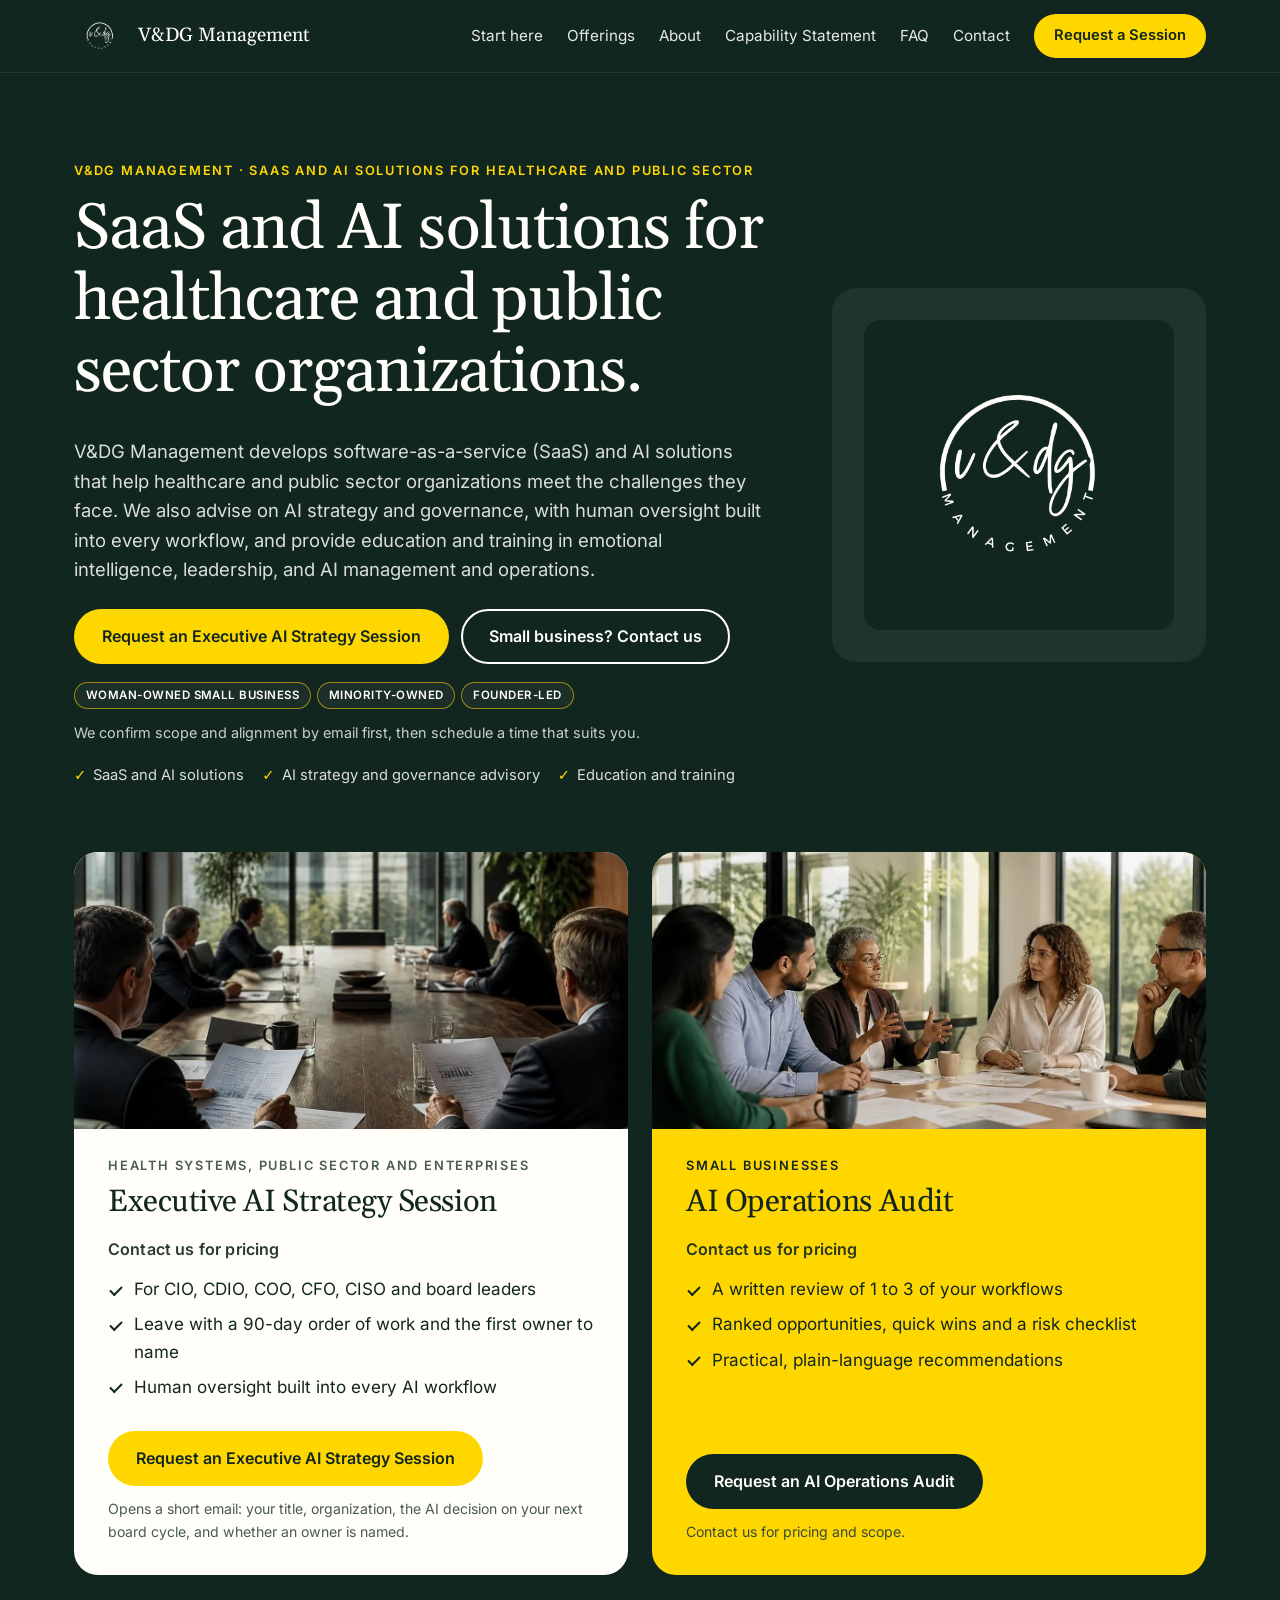
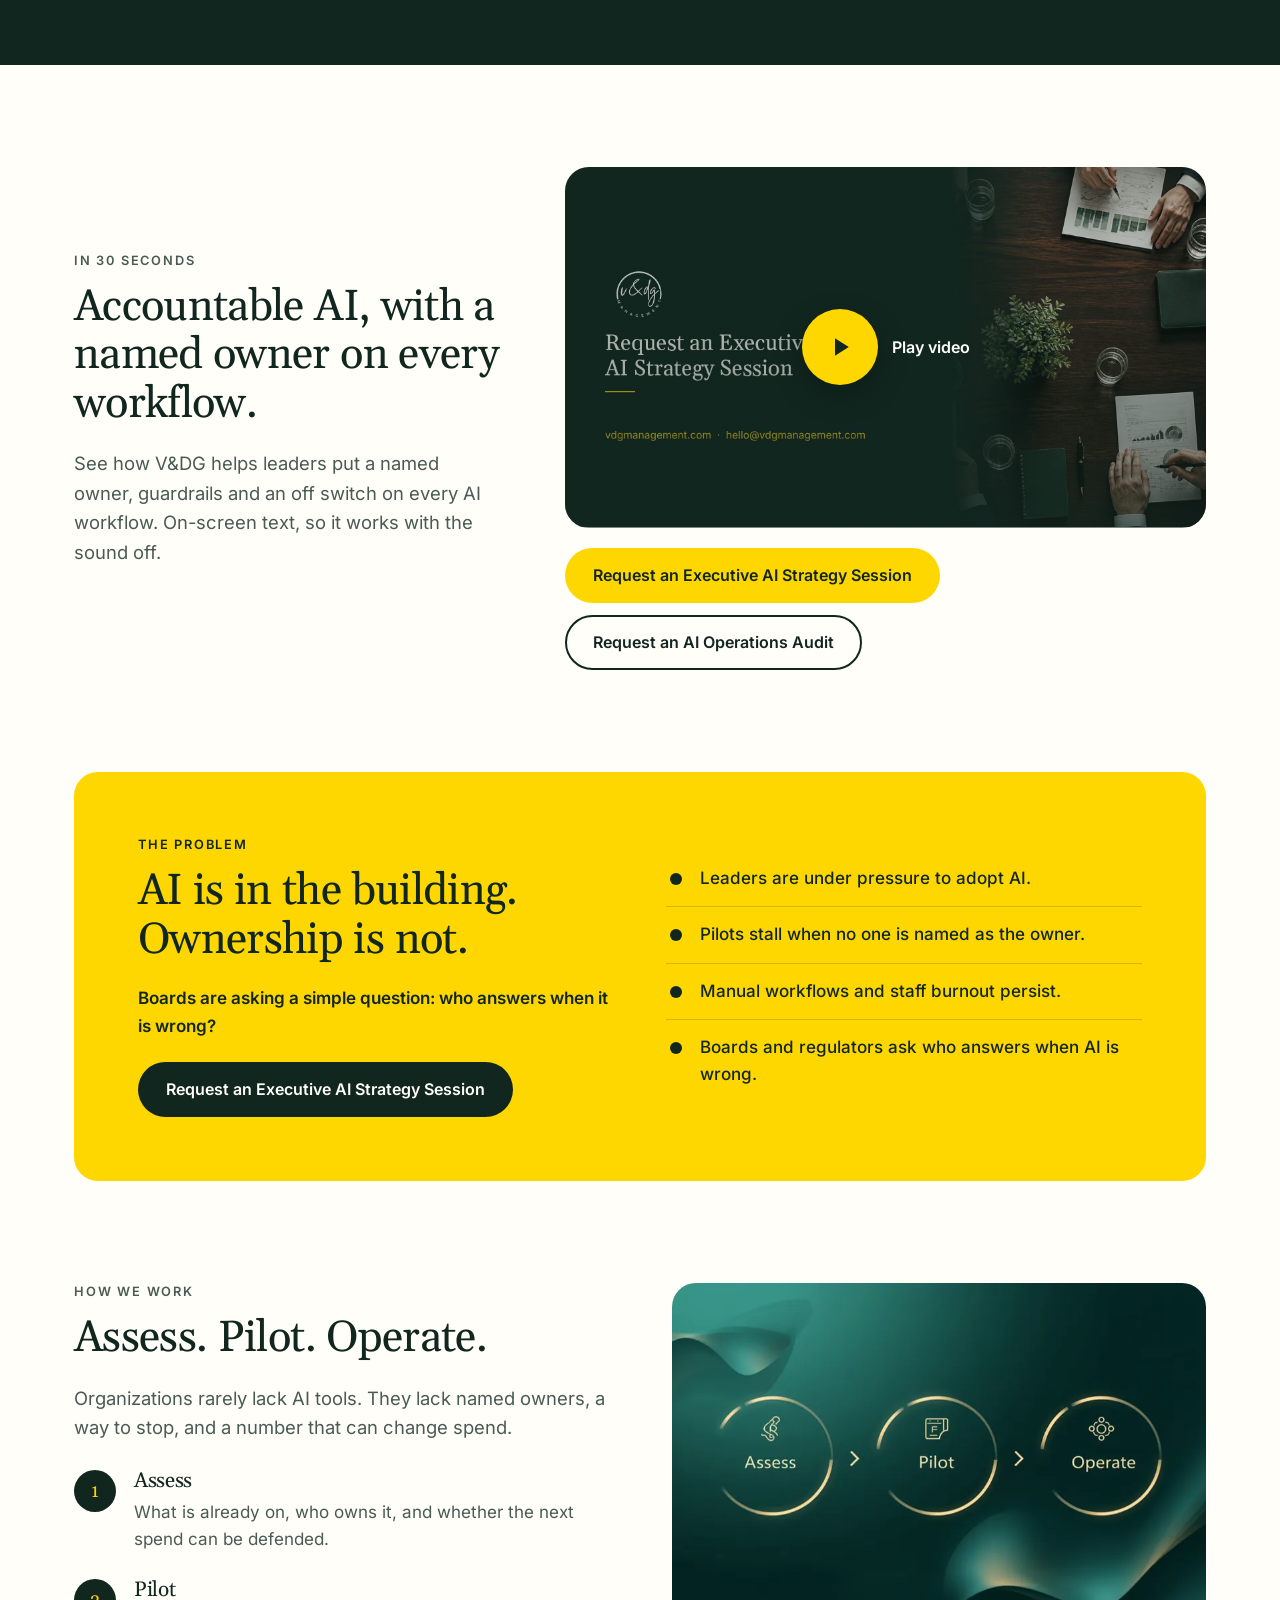
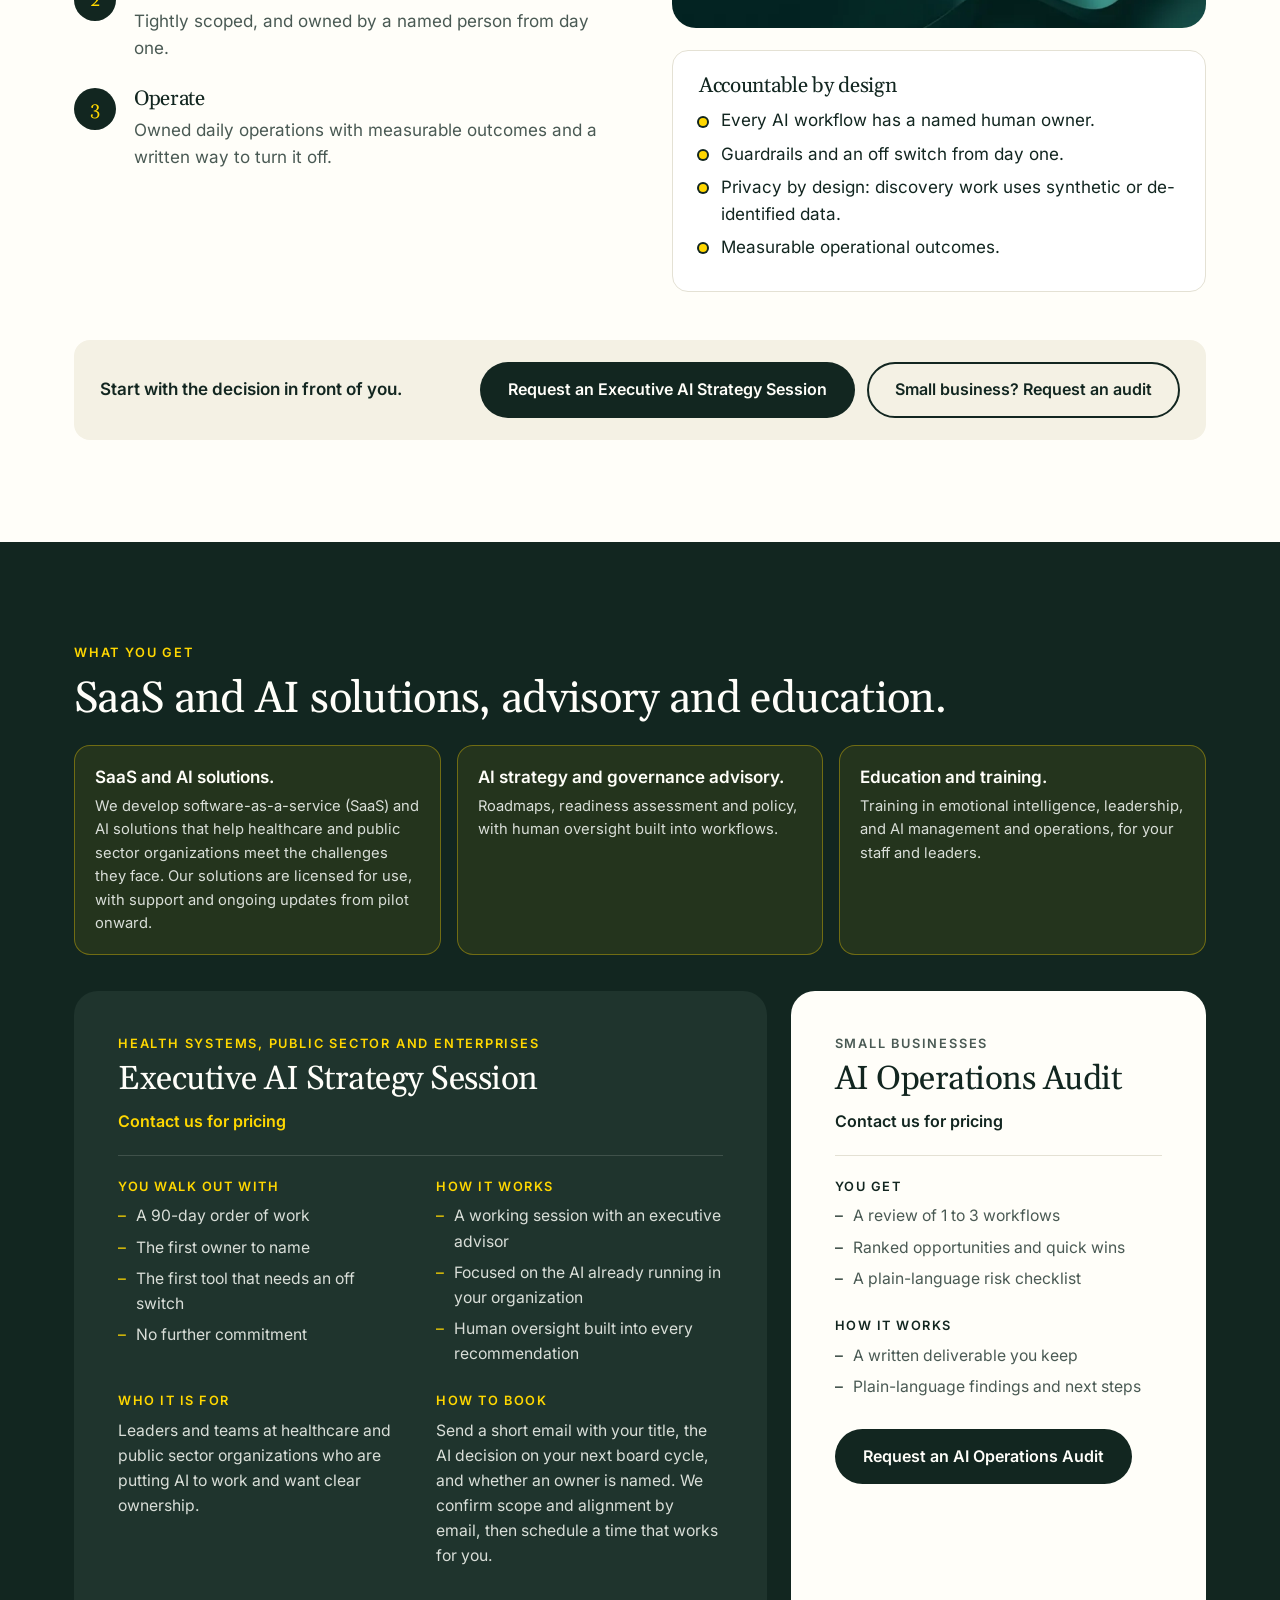
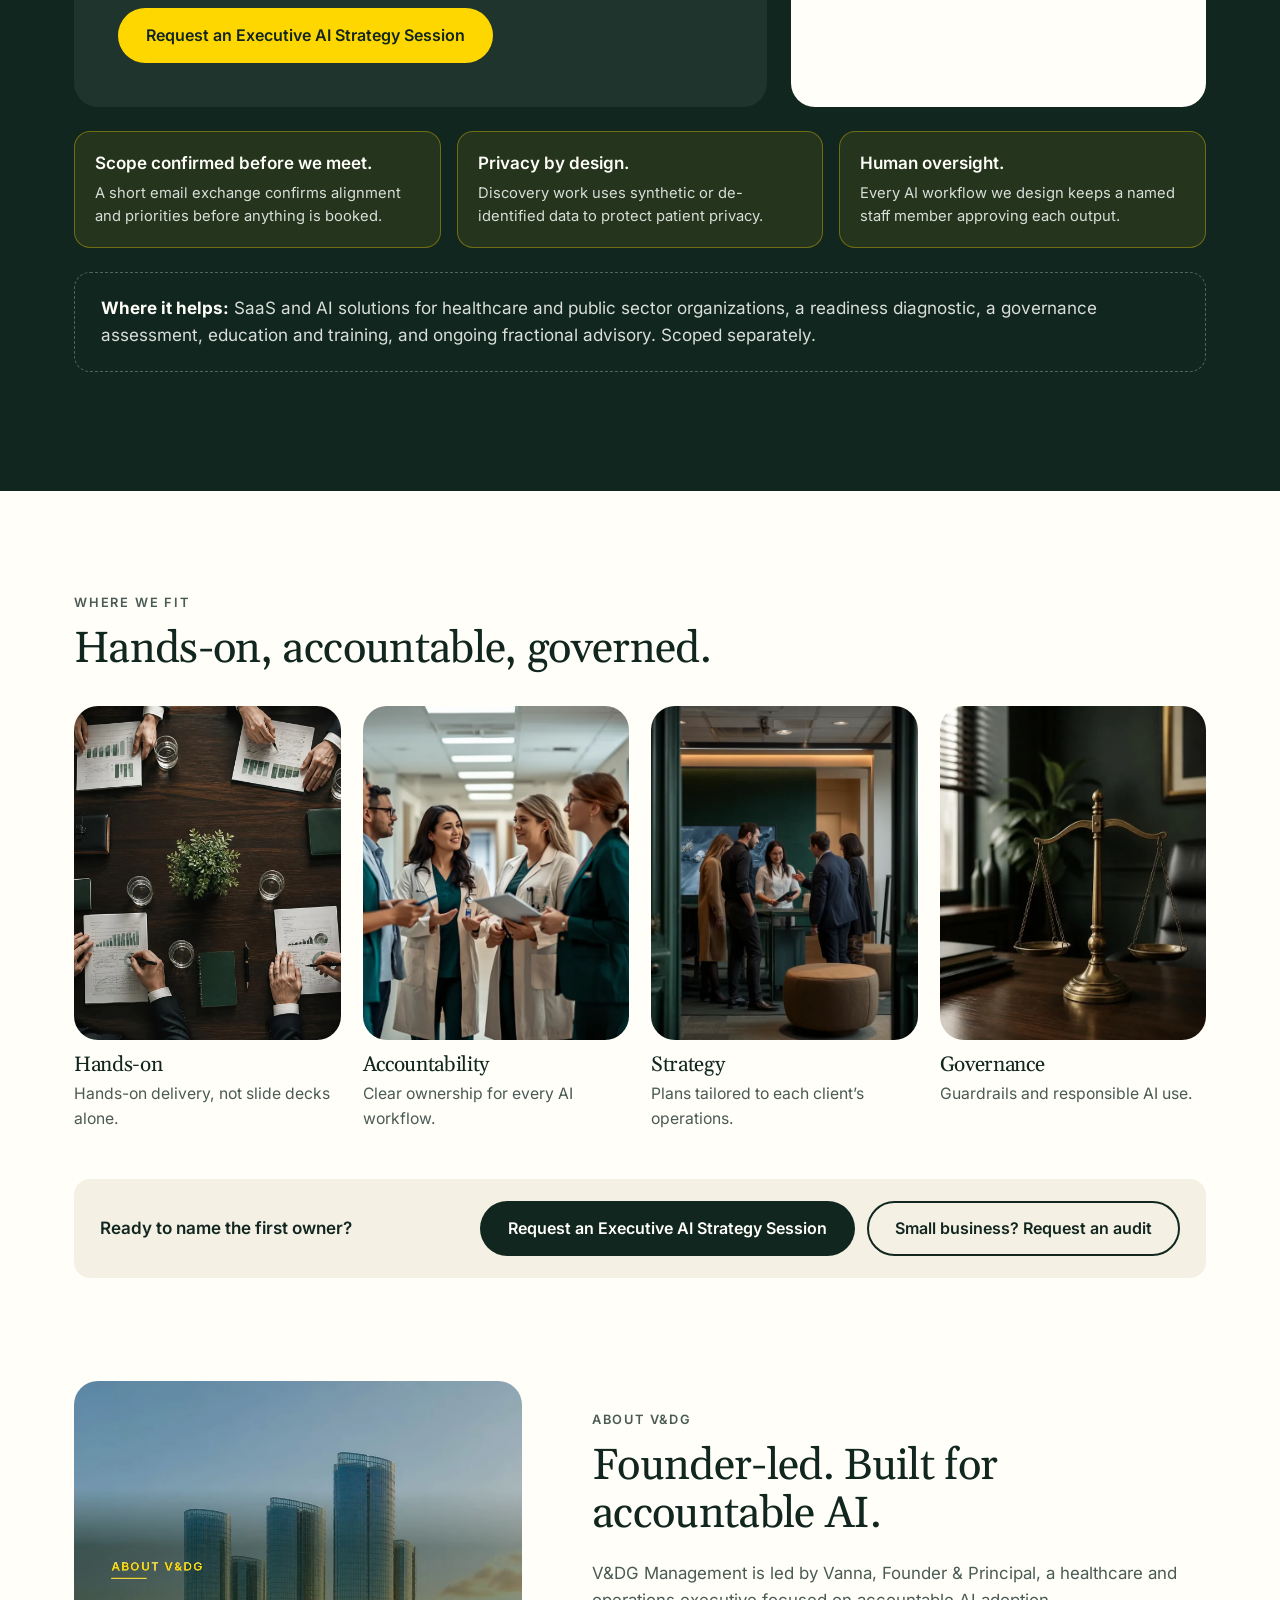
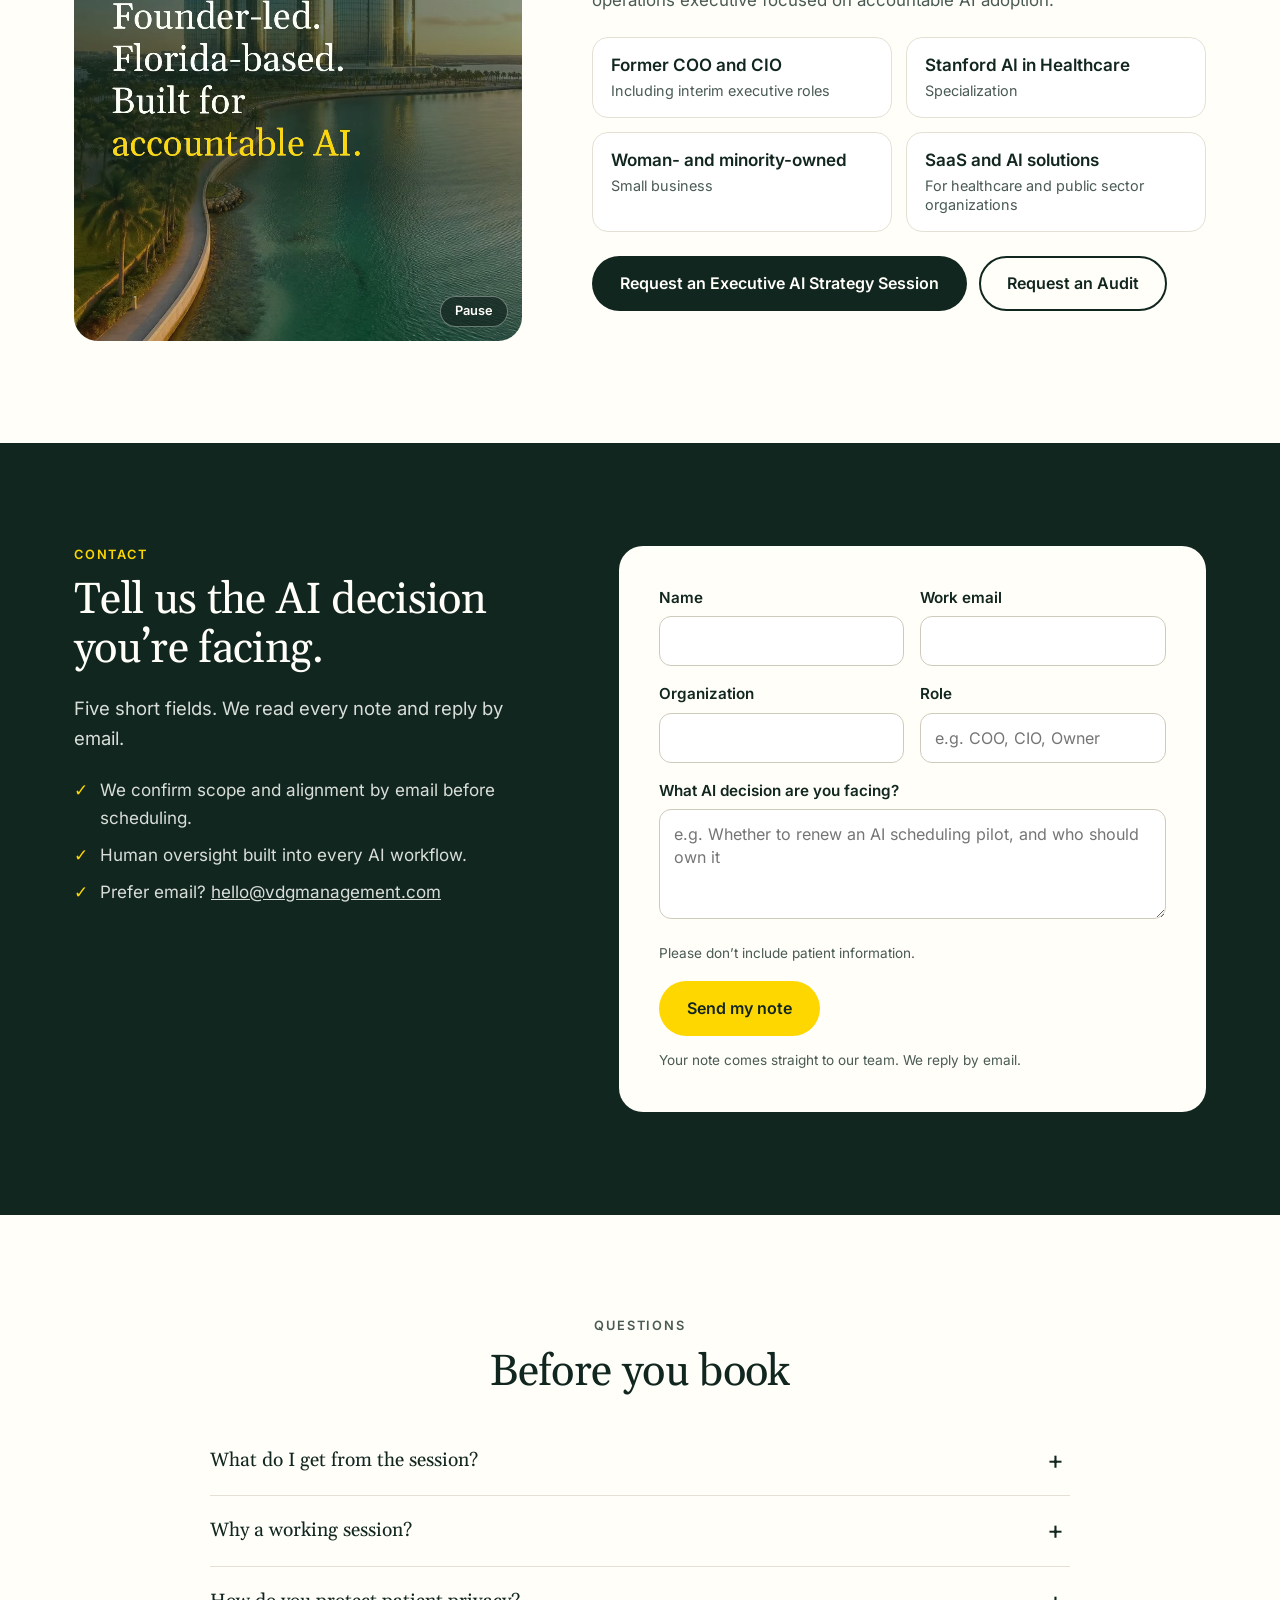
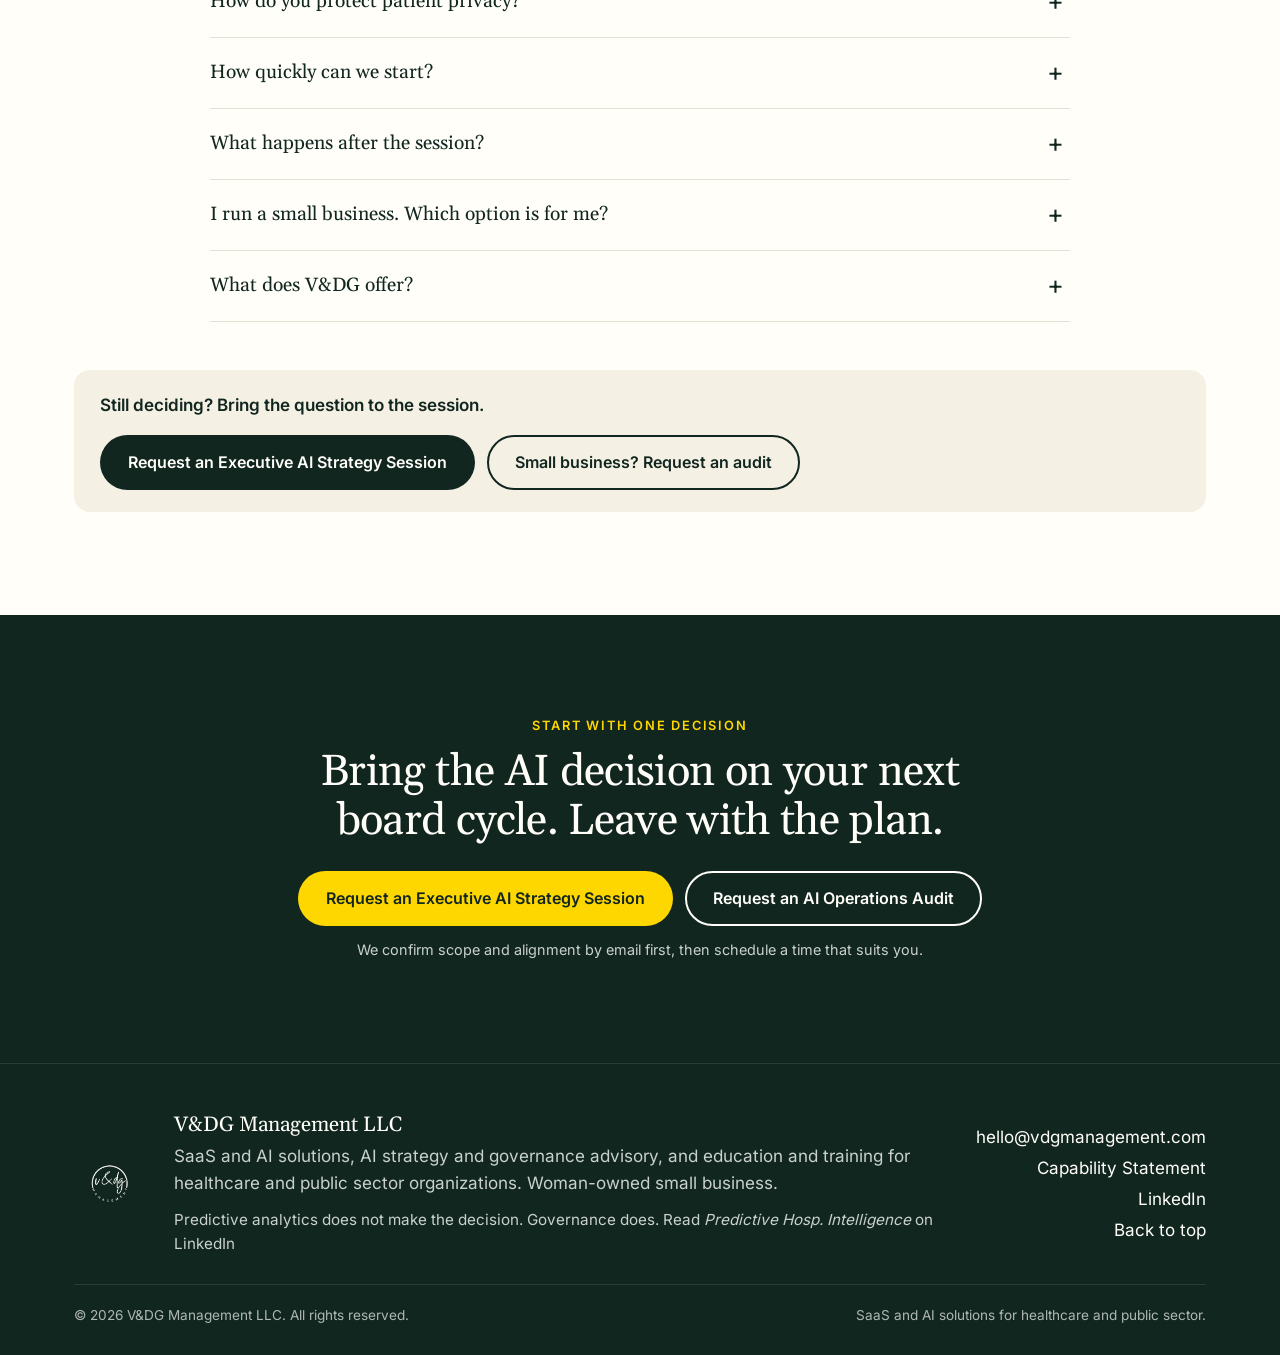
==== commit 5bf94d77: "Remove all Florida/FL mentions (meta, JSON-LD region, badges, video label, heading, creds, footer, c" ====
--- a/index.html
+++ b/index.html
@@ -4,7 +4,7 @@
 <meta charset="utf-8">
 <meta name="viewport" content="width=device-width,initial-scale=1">
 <title>V&amp;DG Management | SaaS and AI Solutions for Healthcare and Public Sector Organizations</title>
-<meta name="description" content="V&amp;DG Management develops SaaS and AI solutions for healthcare and public sector organizations, helping them meet the challenges they face, alongside AI strategy and governance advisory and education and training in emotional intelligence, leadership and AI. Woman-owned, Florida-based. Contact us.">
+<meta name="description" content="V&amp;DG Management develops SaaS and AI solutions for healthcare and public sector organizations, helping them meet the challenges they face, alongside AI strategy and governance advisory and education and training in emotional intelligence, leadership and AI. Woman-owned. Contact us.">
 <link rel="canonical" href="https://vdgmanagement.com/">
 <meta name="theme-color" content="#122620">
 <meta property="og:type" content="website">
@@ -25,7 +25,7 @@
 <link rel="preload" href="fonts/inter-latin.woff2" as="font" type="font/woff2" crossorigin>
 <link rel="stylesheet" href="css/site.css">
 <script type="application/ld+json">
-{"@context":"https://schema.org","@type":"ProfessionalService","name":"V&DG Management LLC","url":"https://vdgmanagement.com/","logo":"https://vdgmanagement.com/img/vdg-logo-official.png","email":"hello@vdgmanagement.com","address":{"@type":"PostalAddress","addressRegion":"FL","addressCountry":"US"},"description":"V&DG Management LLC develops SaaS and AI solutions for healthcare and public sector organizations, helping them meet the challenges they face, alongside AI strategy and governance advisory and education and training in emotional intelligence, leadership and AI.","sameAs":["https://www.linkedin.com/in/vanna-g-ai-healthcare-strategy"]}
+{"@context":"https://schema.org","@type":"ProfessionalService","name":"V&DG Management LLC","url":"https://vdgmanagement.com/","logo":"https://vdgmanagement.com/img/vdg-logo-official.png","email":"hello@vdgmanagement.com","address":{"@type":"PostalAddress","addressCountry":"US"},"description":"V&DG Management LLC develops SaaS and AI solutions for healthcare and public sector organizations, helping them meet the challenges they face, alongside AI strategy and governance advisory and education and training in emotional intelligence, leadership and AI.","sameAs":["https://www.linkedin.com/in/vanna-g-ai-healthcare-strategy"]}
 </script>
 </head>
 <body>
@@ -64,7 +64,6 @@
       <ul class="badge-row" aria-label="About V&amp;DG Management">
         <li>Woman-owned small business</li>
         <li>Minority-owned</li>
-        <li>Florida-based</li>
         <li>Founder-led</li>
       </ul>
       <p class="reassure">We confirm scope and alignment by email first, then schedule a time that suits you.</p>
@@ -261,12 +260,12 @@
 <section class="section" id="about" style="padding-top:0" aria-labelledby="about-h">
   <div class="wrap cred-grid">
     <div class="rounded about-media">
-      <video id="about-video" autoplay muted loop playsinline preload="metadata" poster="media/founder-mission-poster.jpg" width="1080" height="1350" aria-label="V&amp;DG Management mission video. On-screen text: About V&amp;DG. Founder-led. Florida-based. Built for accountable AI. SaaS and AI solutions, plus AI strategy and governance, for healthcare and public sector organizations. Every AI workflow has a named human owner. Guardrails and an off switch from day one. Assess. Pilot. Operate. Request an Executive AI Strategy Session. vdgmanagement.com.">
+      <video id="about-video" autoplay muted loop playsinline preload="metadata" poster="media/founder-mission-poster.jpg" width="1080" height="1350" aria-label="V&amp;DG Management mission video. On-screen text: About V&amp;DG. Founder-led. Built for accountable AI. SaaS and AI solutions, plus AI strategy and governance, for healthcare and public sector organizations. Every AI workflow has a named human owner. Guardrails and an off switch from day one. Assess. Pilot. Operate. Request an Executive AI Strategy Session. vdgmanagement.com.">
         <source src="media/founder-mission.webm" type="video/webm">
         <source src="media/founder-mission.mp4" type="video/mp4">
-        <img src="img/florida-gulf-coast.jpg" width="597" height="800" alt="Florida Gulf Coast waterfront skyline at sunset">
+        <img src="img/waterfront-skyline.jpg" width="597" height="800" alt="Waterfront city skyline at sunset">
       </video>
-      <picture class="about-still"><source srcset="media/founder-mission-poster.webp" type="image/webp"><img src="media/founder-mission-poster.jpg" width="1080" height="1350" loading="lazy" decoding="async" alt="Founder-led. Florida-based. Built for accountable AI."></picture>
+      <picture class="about-still"><source srcset="media/founder-mission-poster.webp" type="image/webp"><img src="media/founder-mission-poster.jpg" width="1080" height="1350" loading="lazy" decoding="async" alt="Founder-led. Built for accountable AI."></picture>
       <button type="button" class="about-video-toggle" aria-controls="about-video" aria-pressed="false">Pause<span class="sr-only"> mission video</span></button>
     </div>
     <script>(function(){var v=document.getElementById('about-video'),b=v&&v.parentNode.querySelector('.about-video-toggle');if(!v)return;
@@ -274,13 +273,12 @@
       b.addEventListener('click',function(){if(v.paused){v.play();b.firstChild.nodeValue='Pause';b.setAttribute('aria-pressed','false');}else{v.pause();b.firstChild.nodeValue='Play';b.setAttribute('aria-pressed','true');}});})();</script>
     <div>
       <p class="kicker">About V&amp;DG</p>
-      <h2 id="about-h">Founder-led. Florida-based. Built for accountable AI.</h2>
+      <h2 id="about-h">Founder-led. Built for accountable AI.</h2>
       <p class="founder-line">V&amp;DG Management is led by Vanna, Founder &amp; Principal, a healthcare and operations executive focused on accountable AI adoption.</p>
       <ul class="creds">
         <li>Former COO and CIO<span>Including interim executive roles</span></li>
         <li>Stanford AI in Healthcare<span>Specialization</span></li>
         <li>Woman- and minority-owned<span>Small business</span></li>
-        <li>Florida-based<span>Close to the state&#8217;s major health systems</span></li>
         <li>SaaS and AI solutions<span>For healthcare and public sector organizations</span></li>
       </ul>
       <div class="btn-row"><a class="btn btn-green" href="#contact" data-cta="about-session" data-path="enterprise">Request an Executive AI Strategy Session</a><a class="btn btn-ghost" href="#contact" data-cta="about-audit" data-path="small-business">Request an Audit</a></div>
@@ -355,7 +353,7 @@
       <img src="img/vdg-logo-official.png" width="72" height="72" loading="lazy" alt="V&amp;DG Management logo">
       <div>
         <p style="margin:0;font:400 1.3rem/1.3 var(--serif)">V&amp;DG Management LLC</p>
-        <p style="margin:4px 0 0;color:#C9D1CC">SaaS and AI solutions, AI strategy and governance advisory, and education and training for healthcare and public sector organizations. Woman-owned Florida small business.</p>
+        <p style="margin:4px 0 0;color:#C9D1CC">SaaS and AI solutions, AI strategy and governance advisory, and education and training for healthcare and public sector organizations. Woman-owned small business.</p>
         <p style="margin:10px 0 0;color:#C9D1CC;font-size:.95rem">Predictive analytics does not make the decision. Governance does. <a href="https://www.linkedin.com/in/vanna-g-ai-healthcare-strategy" target="_blank" rel="noopener" data-cta="footer-insights">Read <em>Predictive Hosp. Intelligence</em> on LinkedIn<span class="sr-only"> (opens in a new tab)</span></a></p>
       </div>
       <ul>
@@ -384,7 +382,7 @@
   var v=document.getElementById('promo'),f=document.getElementById('vframe'),b=document.getElementById('playbtn');
   if(v&&b){
     v.removeAttribute('controls');
-    var p=new Image(); p.onerror=function(){v.setAttribute('poster','img/florida-gulf-coast.jpg');}; p.src=v.getAttribute('poster');
+    var p=new Image(); p.onerror=function(){v.setAttribute('poster','img/waterfront-skyline.jpg');}; p.src=v.getAttribute('poster');
     function unavailable(){
       f.classList.remove('playing'); b.style.display='none';
       if(!f.querySelector('.video-msg')){var m=document.createElement('p');m.className='video-msg';m.textContent='Video coming soon. In the meantime, book a session below.';f.appendChild(m);}
--- a/css/site.css
+++ b/css/site.css
@@ -92,7 +92,7 @@
 
 /* video */
 .video-grid{display:grid;grid-template-columns:.8fr 1.2fr;gap:clamp(28px,5vw,64px);align-items:center}
-.video-frame{position:relative;border-radius:var(--r);overflow:hidden;background:var(--green) url(../img/florida-gulf-coast.jpg) center/cover;aspect-ratio:16/9}
+.video-frame{position:relative;border-radius:var(--r);overflow:hidden;background:var(--green) url(../img/waterfront-skyline.jpg) center/cover;aspect-ratio:16/9}
 .video-frame video{width:100%;height:100%;object-fit:cover;background:transparent}
 .play{position:absolute;inset:0;display:flex;align-items:center;justify-content:center;gap:14px;border:0;background:linear-gradient(0deg,rgba(18,38,32,.55),rgba(18,38,32,.15));color:var(--cream);font:600 1rem var(--sans);cursor:pointer}
 .play .icon{width:76px;height:76px;border-radius:50%;background:var(--yellow);display:grid;place-items:center;box-shadow:0 10px 30px rgba(0,0,0,.25)}
@@ -226,6 +226,7 @@
 .badge-row li{font:600 .72rem/1 var(--sans);letter-spacing:.04em;text-transform:uppercase;color:var(--cream);border:1px solid rgba(255,215,0,.55);border-radius:999px;padding:7px 11px;background:rgba(255,254,249,.04)}
 .path .price.price-scope{font:600 1rem/1.4 var(--sans);letter-spacing:.01em;margin:8px 0 16px;color:inherit;opacity:.9}
 .offer .price.price-scope{font:600 1rem/1.4 var(--sans);color:var(--yellow);text-align:right;max-width:15em}
+.offer-light .price.price-scope{color:var(--green)} /* a11y 2026-10-30: yellow on cream was 1.38:1 */
 @media (max-width:620px){.offer .price.price-scope{text-align:left}.badge-row li{font-size:.68rem;padding:6px 10px}}
 
 /* capability statement page */
@@ -244,14 +245,3 @@
 .cap-contact h2{margin:0}
 .cap-contact p{margin:6px 0 0;color:var(--muted)}
 @media (max-width:860px){.cap-grid{grid-template-columns:1fr}.cap-preview{max-width:560px}}
-
-/* legal pages (privacy, terms) */
-.legal-hero{padding-bottom:clamp(28px,4vw,48px)}
-.legal-wrap{max-width:780px}
-.legal-body h2{font-size:clamp(1.3rem,2.2vw,1.7rem);margin:1.6em 0 .5em}
-.legal-body h2:first-child{margin-top:0}
-.legal-body p,.legal-body li{color:var(--ink)}
-.legal-body ul{margin:0 0 1em;padding-left:1.2em}
-.legal-body li{margin:0 0 .5em}
-.legal-body a{text-decoration:underline;text-underline-offset:3px}
-.legal-links{margin-top:2em}
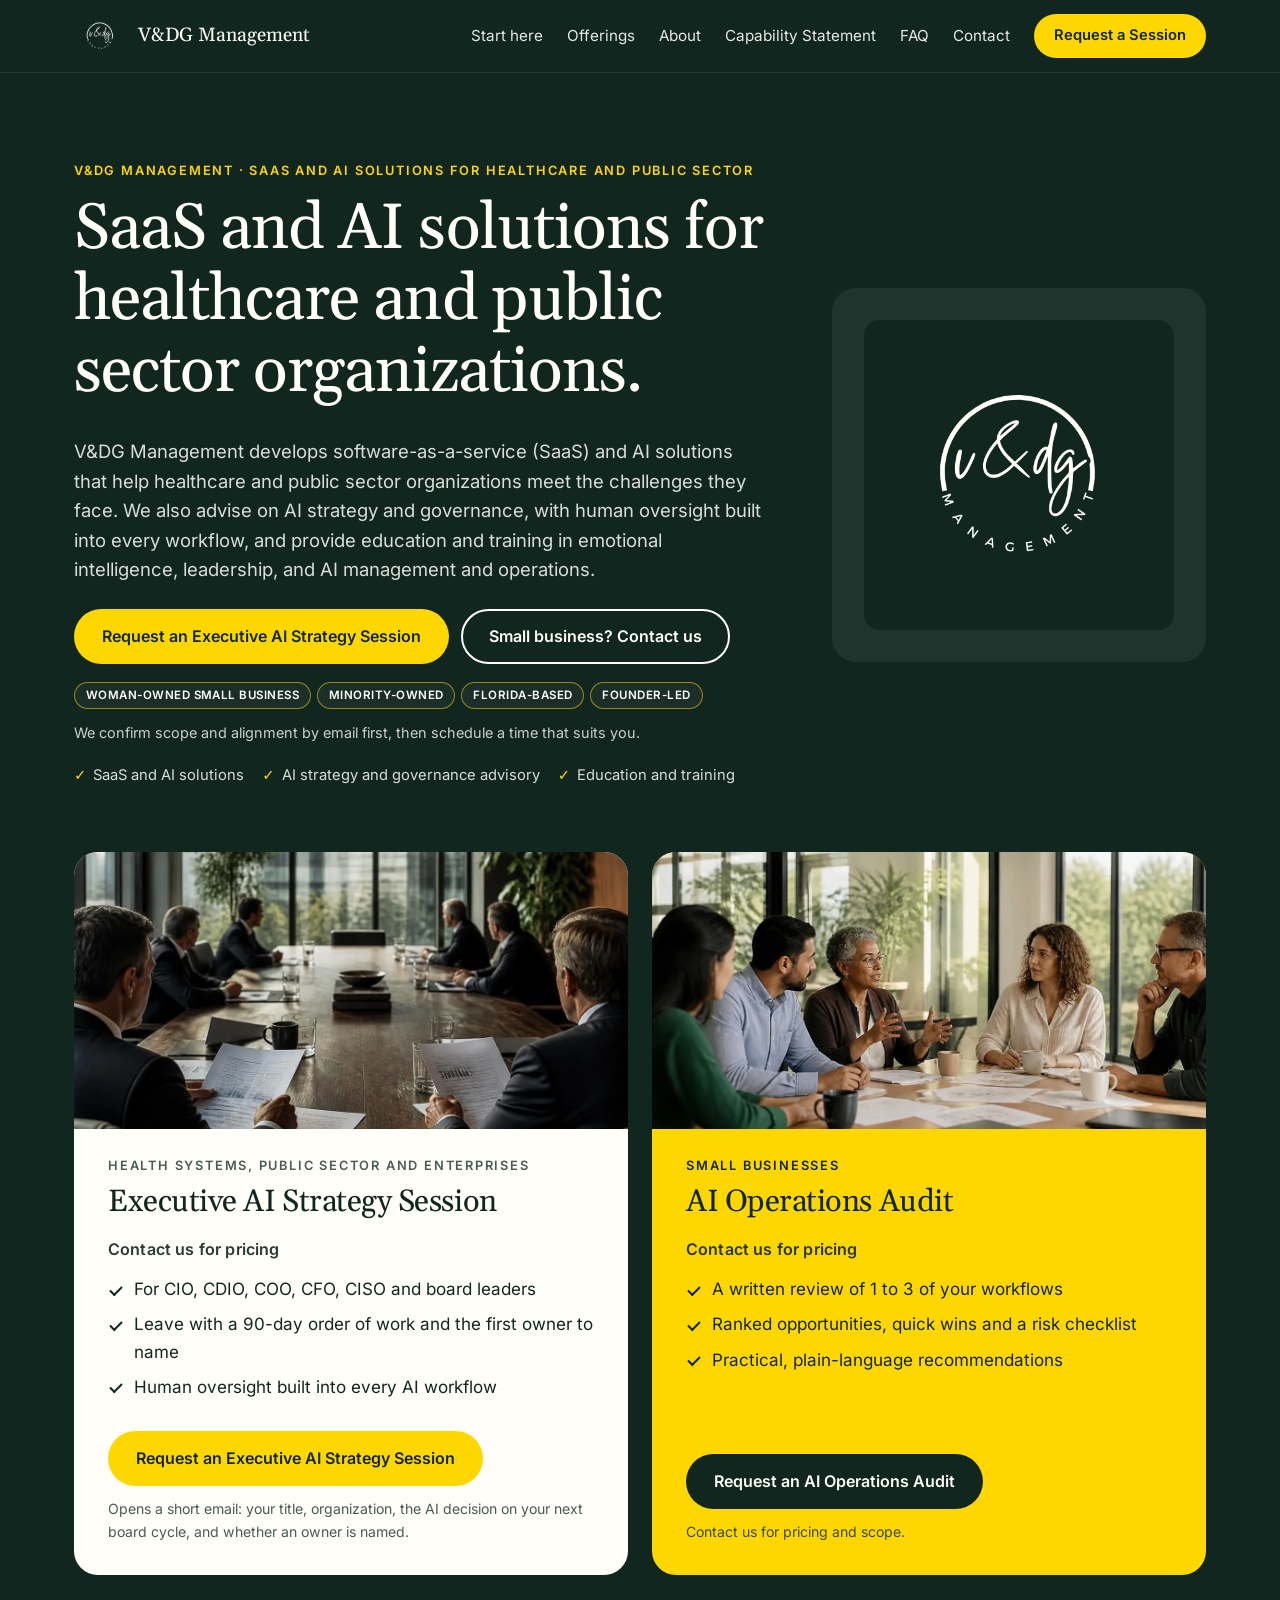
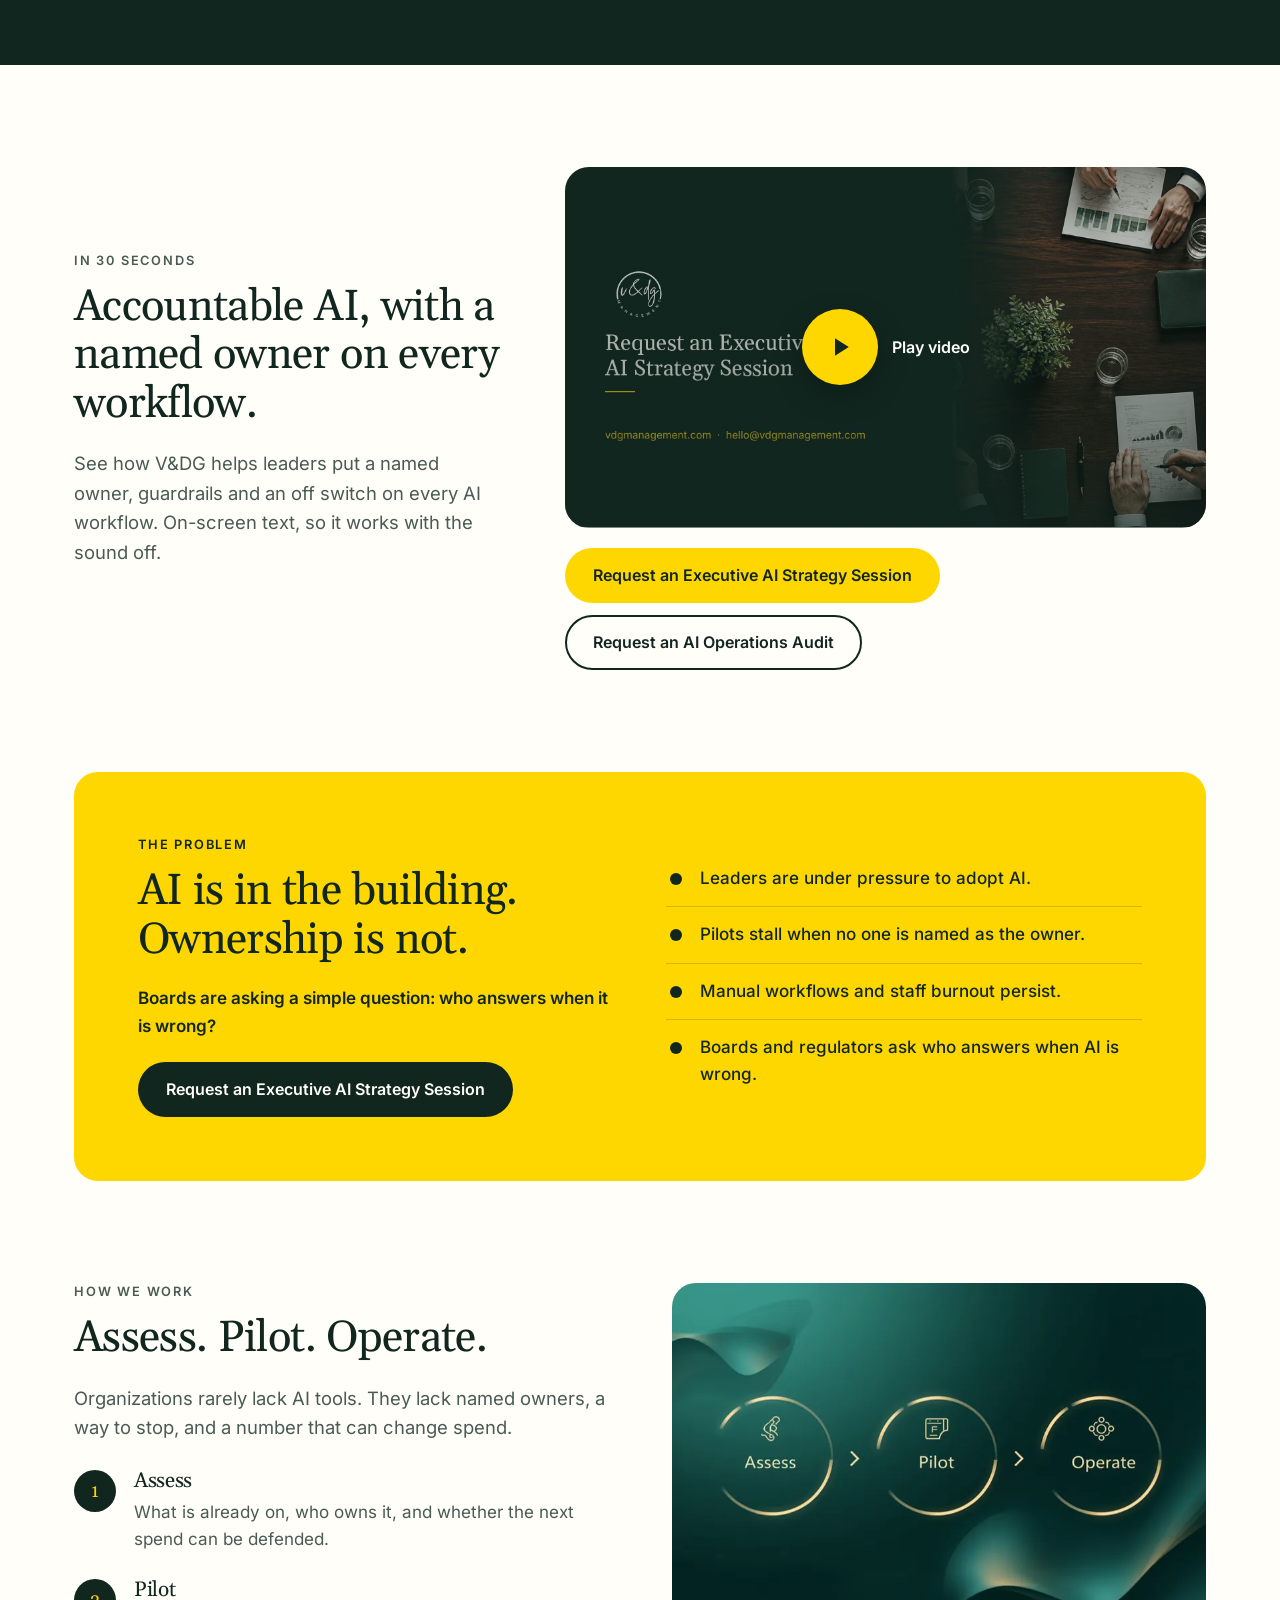
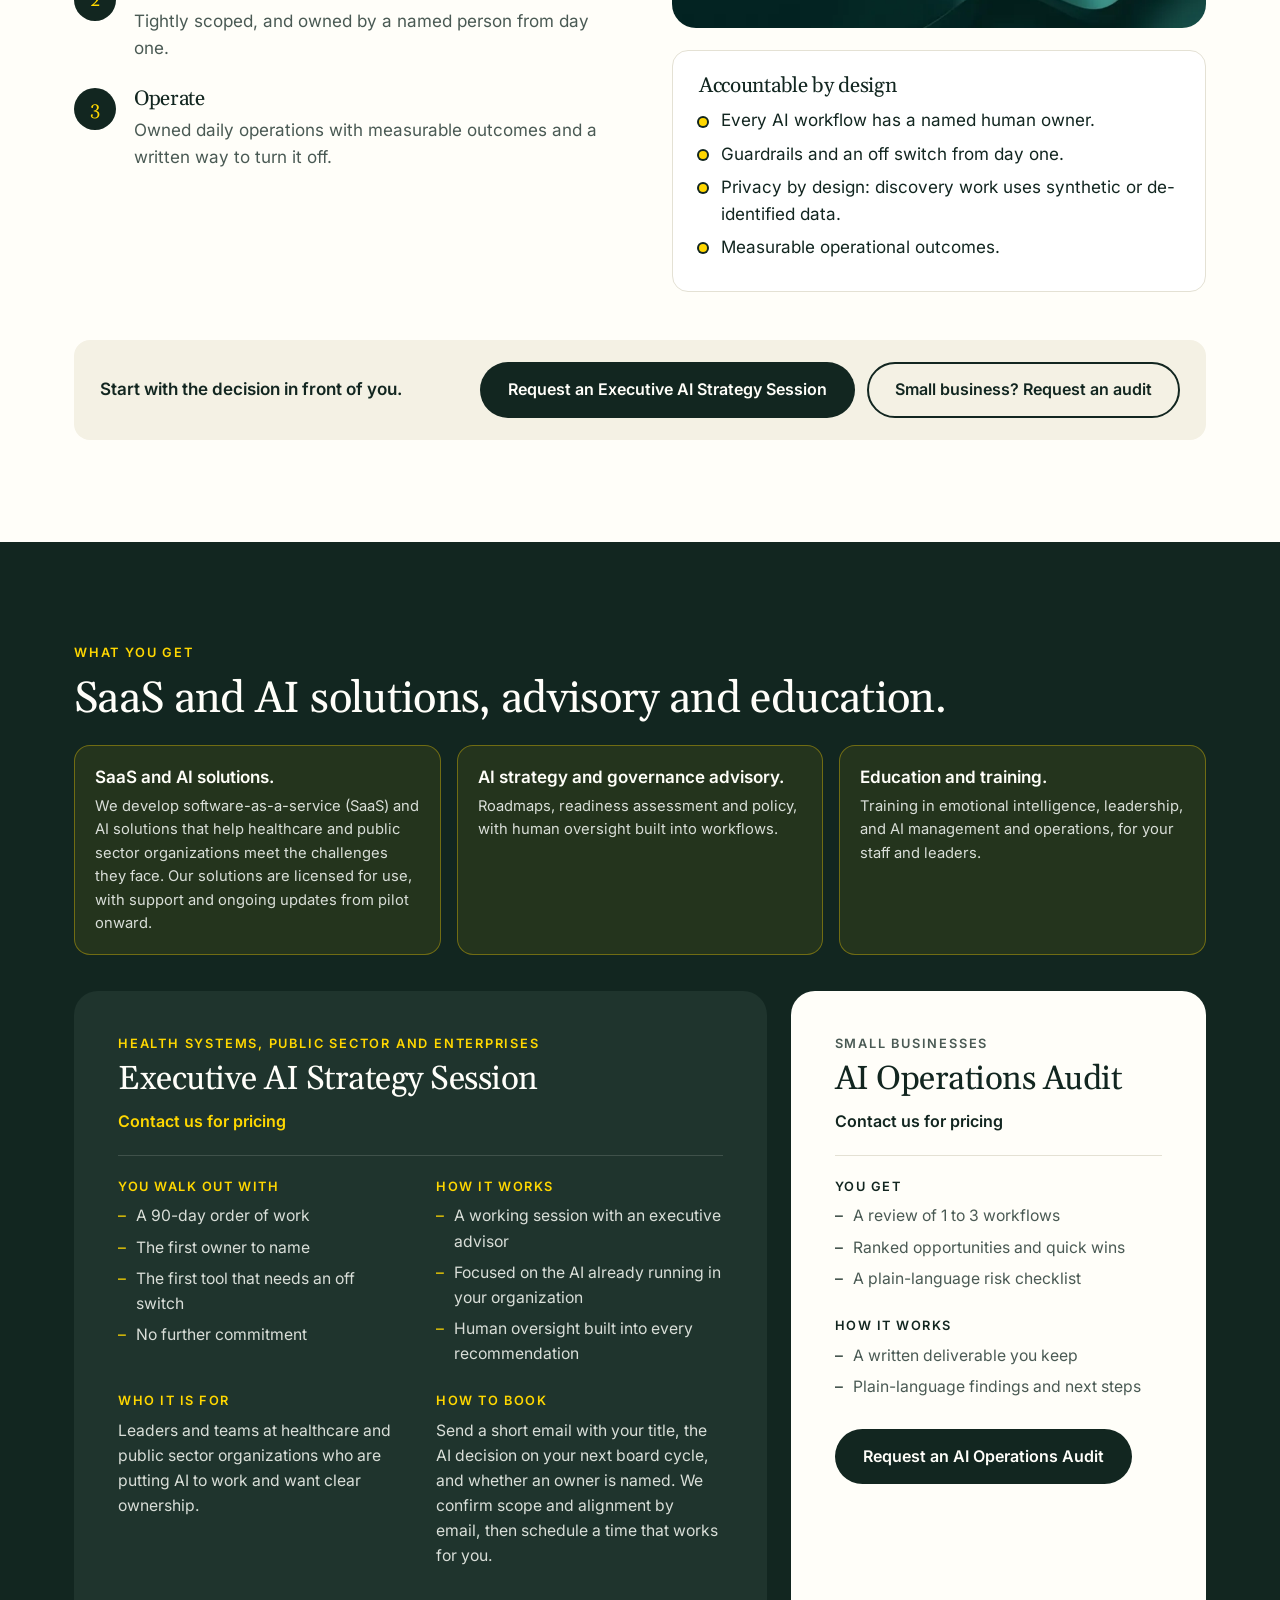
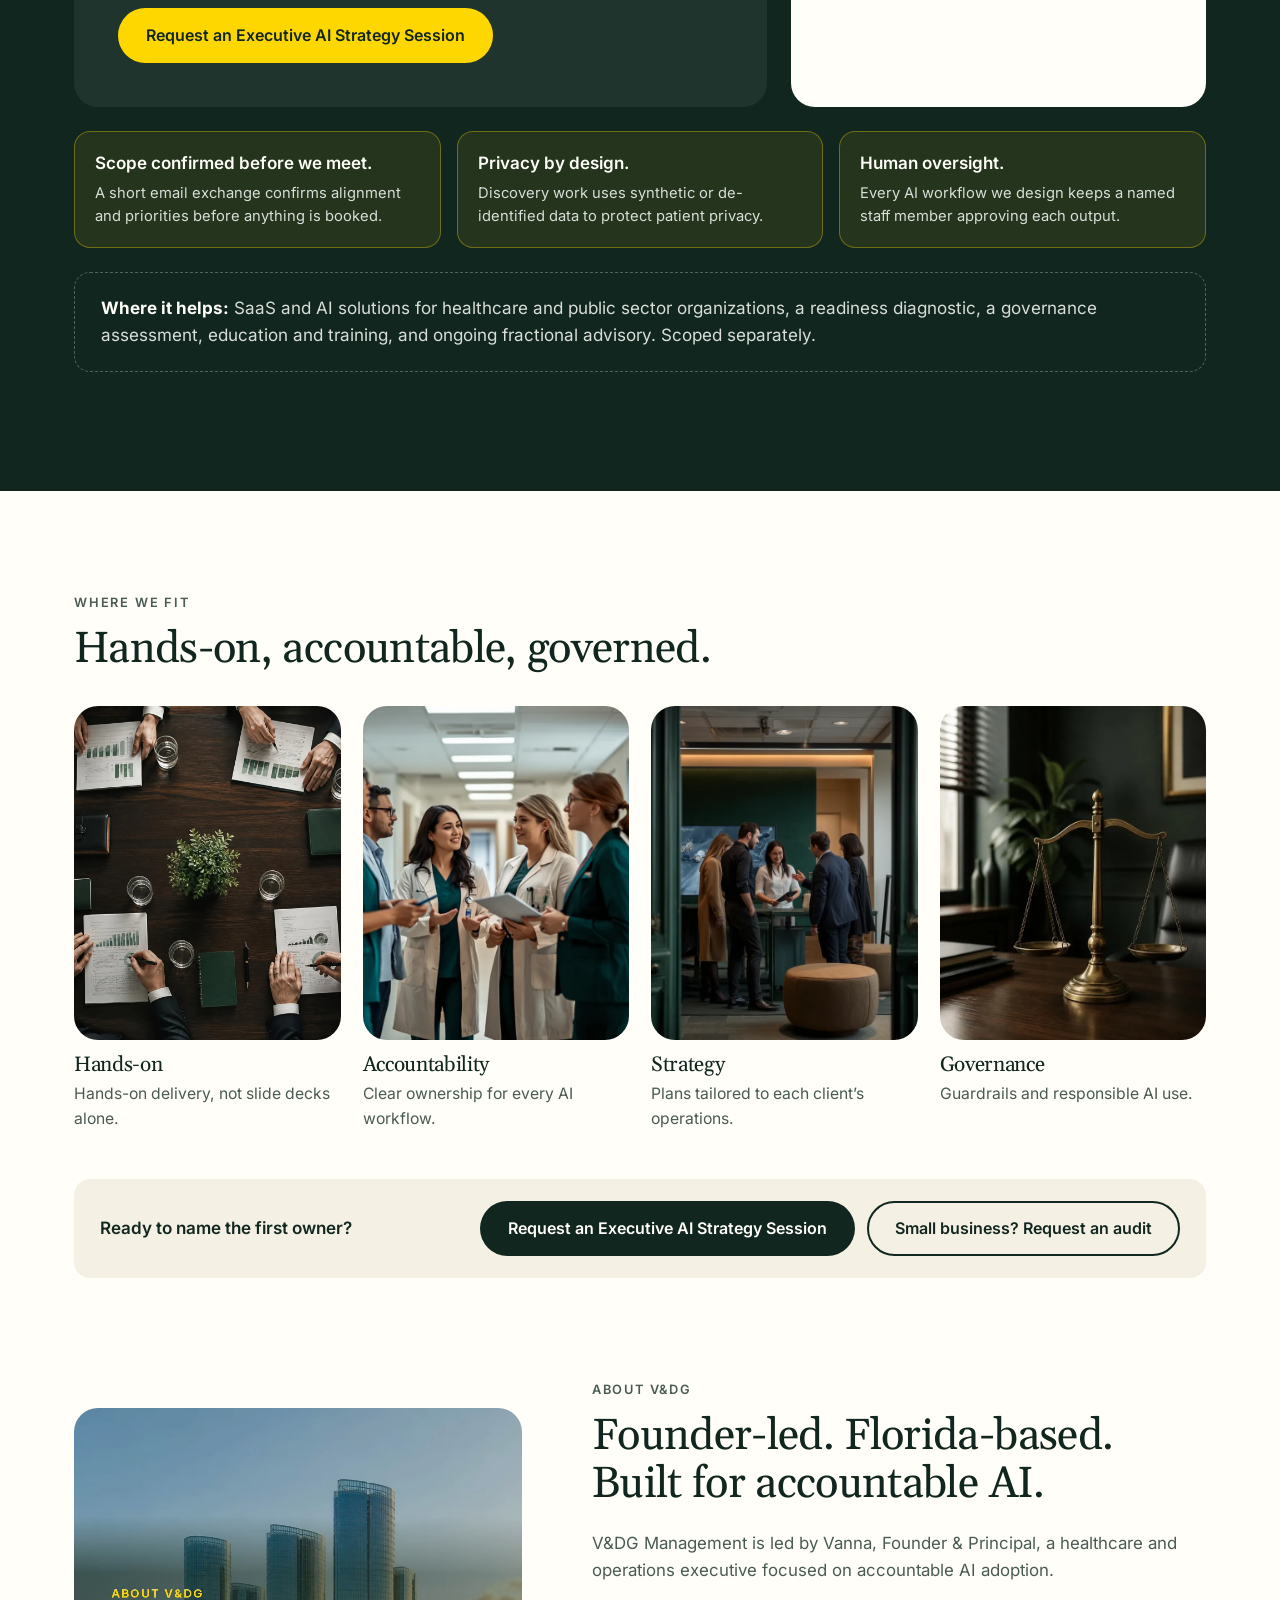
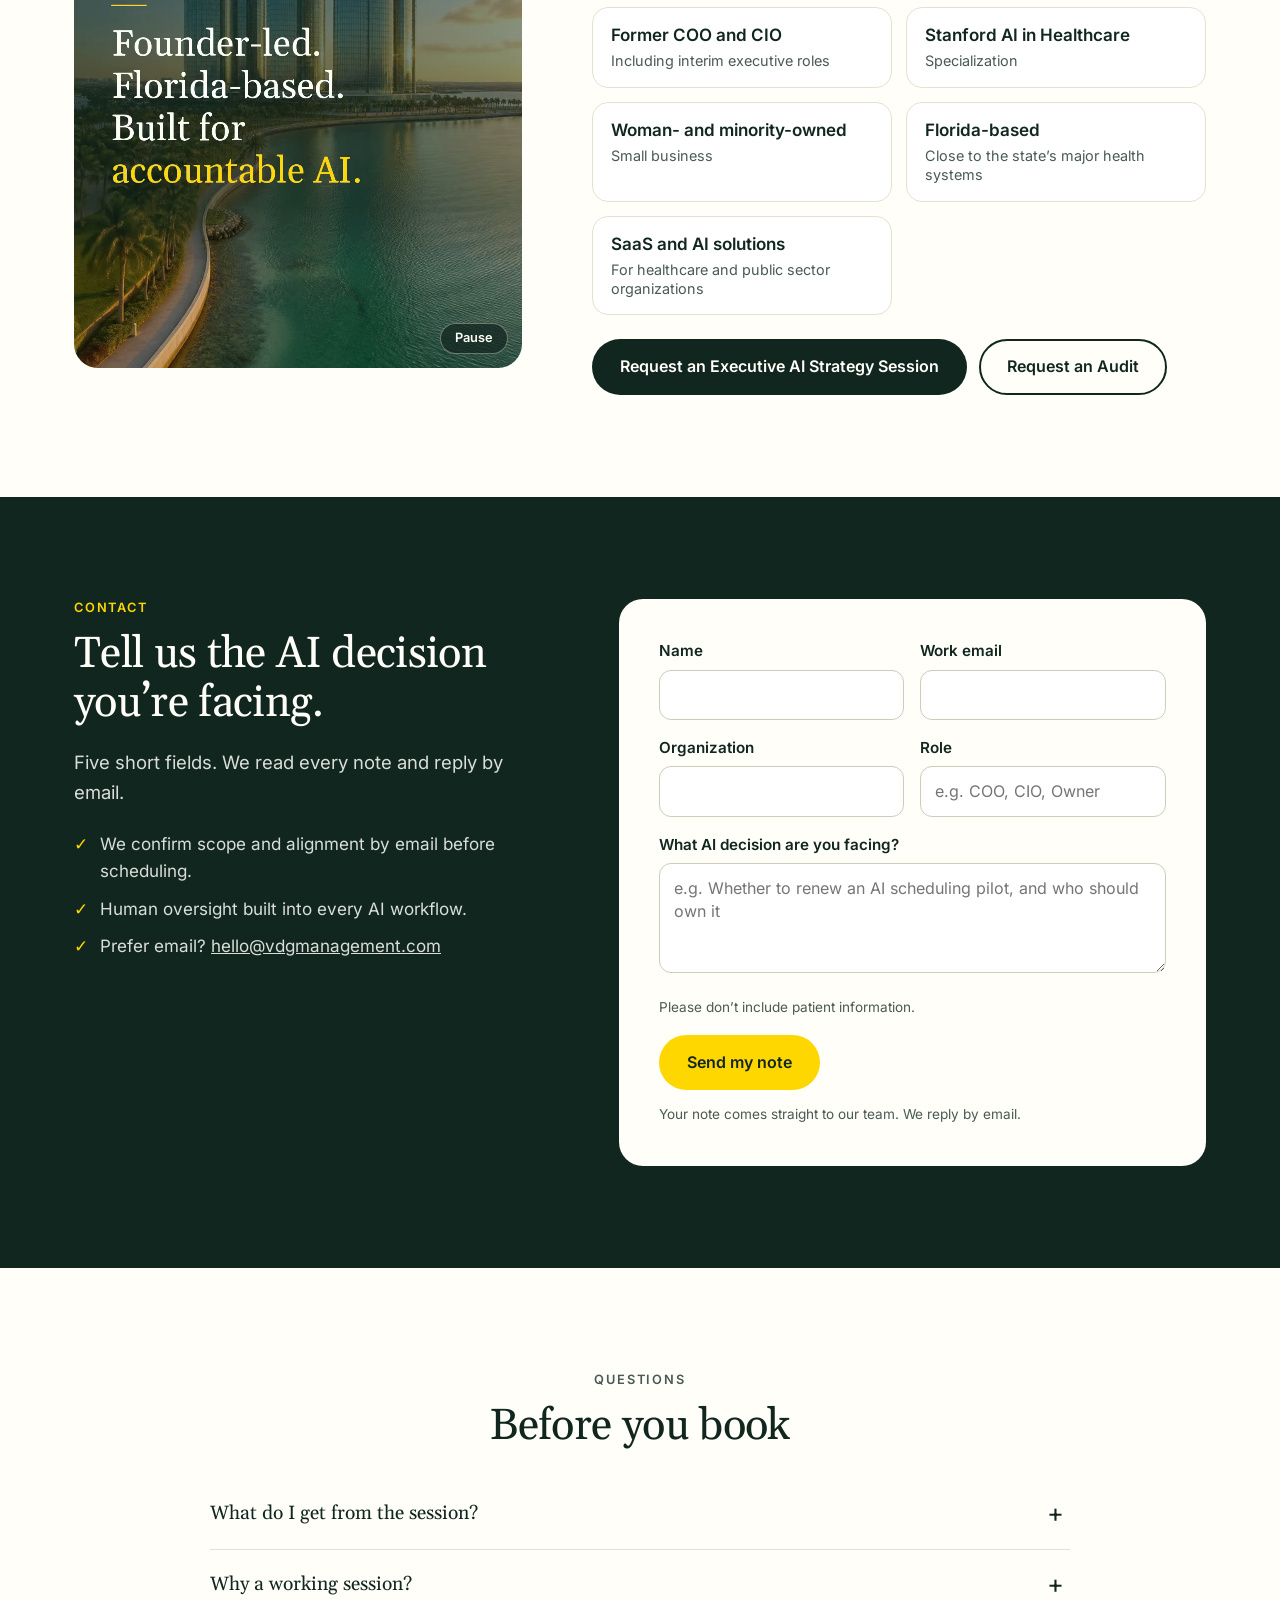
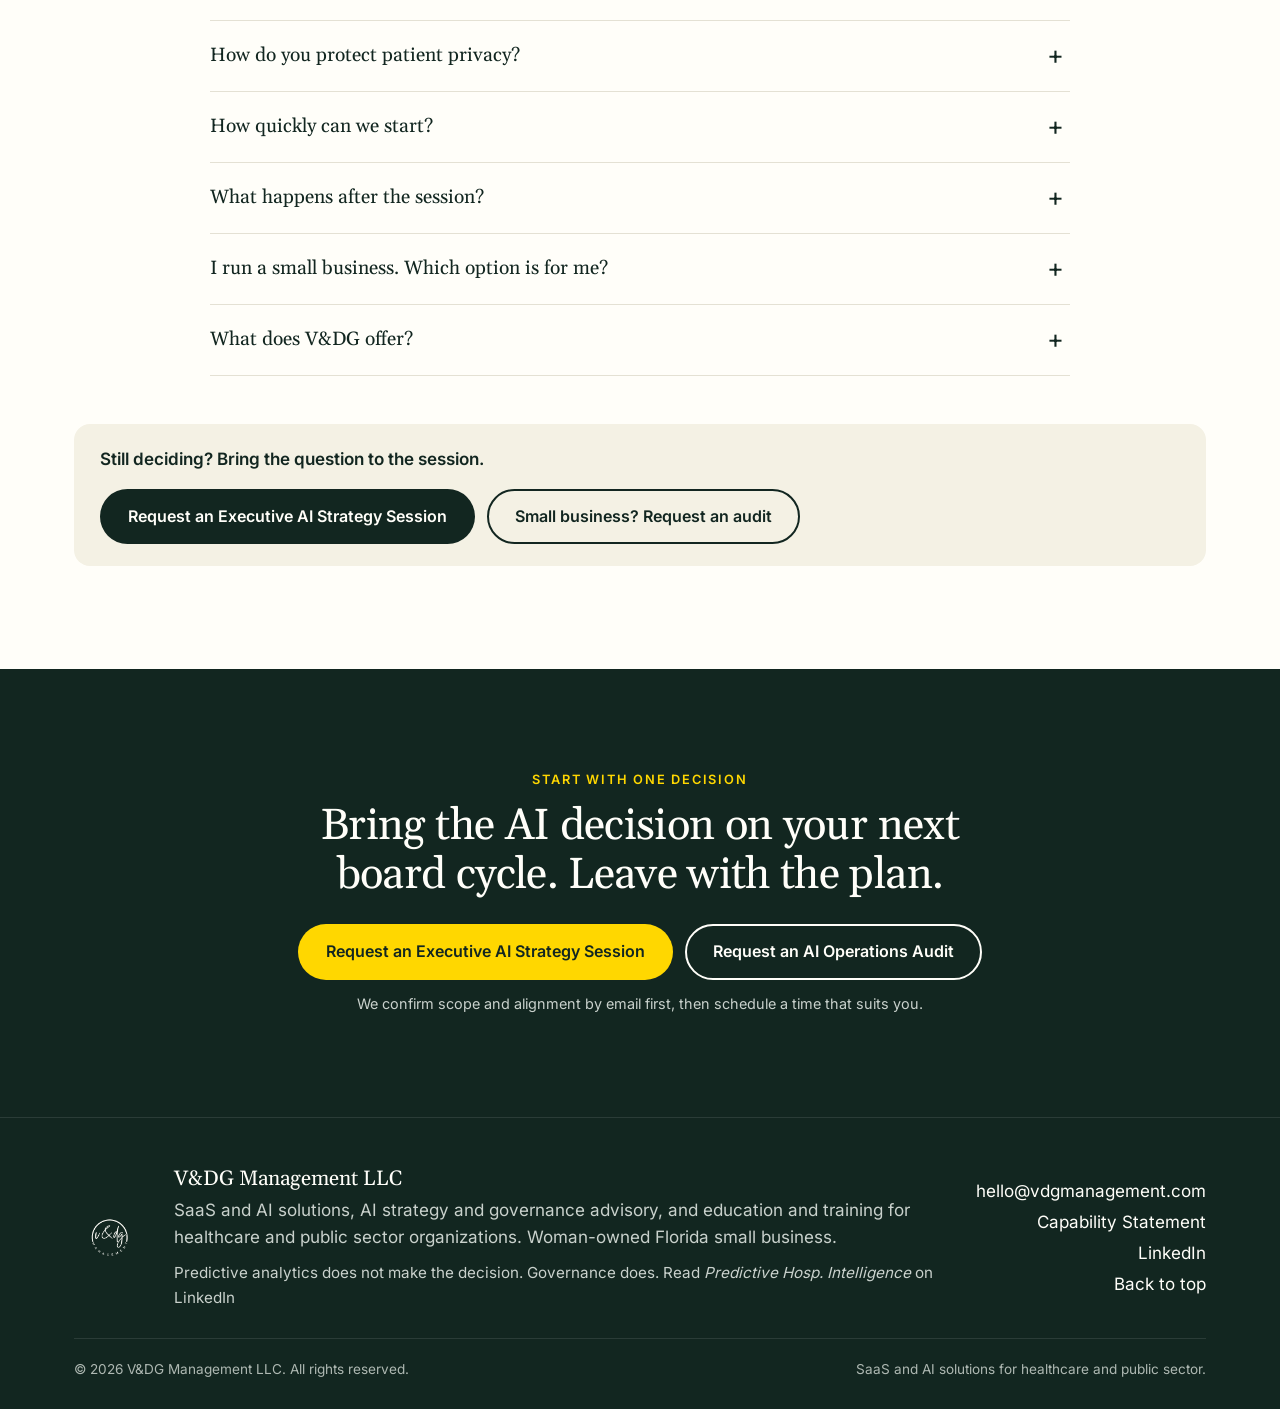
==== commit 25b53e69: "Revert "Remove all Florida/FL mentions (meta, JSON-LD region, badges, video label, heading, creds, f" ====
--- a/index.html
+++ b/index.html
@@ -4,7 +4,7 @@
 <meta charset="utf-8">
 <meta name="viewport" content="width=device-width,initial-scale=1">
 <title>V&amp;DG Management | SaaS and AI Solutions for Healthcare and Public Sector Organizations</title>
-<meta name="description" content="V&amp;DG Management develops SaaS and AI solutions for healthcare and public sector organizations, helping them meet the challenges they face, alongside AI strategy and governance advisory and education and training in emotional intelligence, leadership and AI. Woman-owned. Contact us.">
+<meta name="description" content="V&amp;DG Management develops SaaS and AI solutions for healthcare and public sector organizations, helping them meet the challenges they face, alongside AI strategy and governance advisory and education and training in emotional intelligence, leadership and AI. Woman-owned, Florida-based. Contact us.">
 <link rel="canonical" href="https://vdgmanagement.com/">
 <meta name="theme-color" content="#122620">
 <meta property="og:type" content="website">
@@ -25,7 +25,7 @@
 <link rel="preload" href="fonts/inter-latin.woff2" as="font" type="font/woff2" crossorigin>
 <link rel="stylesheet" href="css/site.css">
 <script type="application/ld+json">
-{"@context":"https://schema.org","@type":"ProfessionalService","name":"V&DG Management LLC","url":"https://vdgmanagement.com/","logo":"https://vdgmanagement.com/img/vdg-logo-official.png","email":"hello@vdgmanagement.com","address":{"@type":"PostalAddress","addressCountry":"US"},"description":"V&DG Management LLC develops SaaS and AI solutions for healthcare and public sector organizations, helping them meet the challenges they face, alongside AI strategy and governance advisory and education and training in emotional intelligence, leadership and AI.","sameAs":["https://www.linkedin.com/in/vanna-g-ai-healthcare-strategy"]}
+{"@context":"https://schema.org","@type":"ProfessionalService","name":"V&DG Management LLC","url":"https://vdgmanagement.com/","logo":"https://vdgmanagement.com/img/vdg-logo-official.png","email":"hello@vdgmanagement.com","address":{"@type":"PostalAddress","addressRegion":"FL","addressCountry":"US"},"description":"V&DG Management LLC develops SaaS and AI solutions for healthcare and public sector organizations, helping them meet the challenges they face, alongside AI strategy and governance advisory and education and training in emotional intelligence, leadership and AI.","sameAs":["https://www.linkedin.com/in/vanna-g-ai-healthcare-strategy"]}
 </script>
 </head>
 <body>
@@ -64,6 +64,7 @@
       <ul class="badge-row" aria-label="About V&amp;DG Management">
         <li>Woman-owned small business</li>
         <li>Minority-owned</li>
+        <li>Florida-based</li>
         <li>Founder-led</li>
       </ul>
       <p class="reassure">We confirm scope and alignment by email first, then schedule a time that suits you.</p>
@@ -260,12 +261,12 @@
 <section class="section" id="about" style="padding-top:0" aria-labelledby="about-h">
   <div class="wrap cred-grid">
     <div class="rounded about-media">
-      <video id="about-video" autoplay muted loop playsinline preload="metadata" poster="media/founder-mission-poster.jpg" width="1080" height="1350" aria-label="V&amp;DG Management mission video. On-screen text: About V&amp;DG. Founder-led. Built for accountable AI. SaaS and AI solutions, plus AI strategy and governance, for healthcare and public sector organizations. Every AI workflow has a named human owner. Guardrails and an off switch from day one. Assess. Pilot. Operate. Request an Executive AI Strategy Session. vdgmanagement.com.">
+      <video id="about-video" autoplay muted loop playsinline preload="metadata" poster="media/founder-mission-poster.jpg" width="1080" height="1350" aria-label="V&amp;DG Management mission video. On-screen text: About V&amp;DG. Founder-led. Florida-based. Built for accountable AI. SaaS and AI solutions, plus AI strategy and governance, for healthcare and public sector organizations. Every AI workflow has a named human owner. Guardrails and an off switch from day one. Assess. Pilot. Operate. Request an Executive AI Strategy Session. vdgmanagement.com.">
         <source src="media/founder-mission.webm" type="video/webm">
         <source src="media/founder-mission.mp4" type="video/mp4">
-        <img src="img/waterfront-skyline.jpg" width="597" height="800" alt="Waterfront city skyline at sunset">
+        <img src="img/florida-gulf-coast.jpg" width="597" height="800" alt="Florida Gulf Coast waterfront skyline at sunset">
       </video>
-      <picture class="about-still"><source srcset="media/founder-mission-poster.webp" type="image/webp"><img src="media/founder-mission-poster.jpg" width="1080" height="1350" loading="lazy" decoding="async" alt="Founder-led. Built for accountable AI."></picture>
+      <picture class="about-still"><source srcset="media/founder-mission-poster.webp" type="image/webp"><img src="media/founder-mission-poster.jpg" width="1080" height="1350" loading="lazy" decoding="async" alt="Founder-led. Florida-based. Built for accountable AI."></picture>
       <button type="button" class="about-video-toggle" aria-controls="about-video" aria-pressed="false">Pause<span class="sr-only"> mission video</span></button>
     </div>
     <script>(function(){var v=document.getElementById('about-video'),b=v&&v.parentNode.querySelector('.about-video-toggle');if(!v)return;
@@ -273,12 +274,13 @@
       b.addEventListener('click',function(){if(v.paused){v.play();b.firstChild.nodeValue='Pause';b.setAttribute('aria-pressed','false');}else{v.pause();b.firstChild.nodeValue='Play';b.setAttribute('aria-pressed','true');}});})();</script>
     <div>
       <p class="kicker">About V&amp;DG</p>
-      <h2 id="about-h">Founder-led. Built for accountable AI.</h2>
+      <h2 id="about-h">Founder-led. Florida-based. Built for accountable AI.</h2>
       <p class="founder-line">V&amp;DG Management is led by Vanna, Founder &amp; Principal, a healthcare and operations executive focused on accountable AI adoption.</p>
       <ul class="creds">
         <li>Former COO and CIO<span>Including interim executive roles</span></li>
         <li>Stanford AI in Healthcare<span>Specialization</span></li>
         <li>Woman- and minority-owned<span>Small business</span></li>
+        <li>Florida-based<span>Close to the state&#8217;s major health systems</span></li>
         <li>SaaS and AI solutions<span>For healthcare and public sector organizations</span></li>
       </ul>
       <div class="btn-row"><a class="btn btn-green" href="#contact" data-cta="about-session" data-path="enterprise">Request an Executive AI Strategy Session</a><a class="btn btn-ghost" href="#contact" data-cta="about-audit" data-path="small-business">Request an Audit</a></div>
@@ -353,7 +355,7 @@
       <img src="img/vdg-logo-official.png" width="72" height="72" loading="lazy" alt="V&amp;DG Management logo">
       <div>
         <p style="margin:0;font:400 1.3rem/1.3 var(--serif)">V&amp;DG Management LLC</p>
-        <p style="margin:4px 0 0;color:#C9D1CC">SaaS and AI solutions, AI strategy and governance advisory, and education and training for healthcare and public sector organizations. Woman-owned small business.</p>
+        <p style="margin:4px 0 0;color:#C9D1CC">SaaS and AI solutions, AI strategy and governance advisory, and education and training for healthcare and public sector organizations. Woman-owned Florida small business.</p>
         <p style="margin:10px 0 0;color:#C9D1CC;font-size:.95rem">Predictive analytics does not make the decision. Governance does. <a href="https://www.linkedin.com/in/vanna-g-ai-healthcare-strategy" target="_blank" rel="noopener" data-cta="footer-insights">Read <em>Predictive Hosp. Intelligence</em> on LinkedIn<span class="sr-only"> (opens in a new tab)</span></a></p>
       </div>
       <ul>
@@ -382,7 +384,7 @@
   var v=document.getElementById('promo'),f=document.getElementById('vframe'),b=document.getElementById('playbtn');
   if(v&&b){
     v.removeAttribute('controls');
-    var p=new Image(); p.onerror=function(){v.setAttribute('poster','img/waterfront-skyline.jpg');}; p.src=v.getAttribute('poster');
+    var p=new Image(); p.onerror=function(){v.setAttribute('poster','img/florida-gulf-coast.jpg');}; p.src=v.getAttribute('poster');
     function unavailable(){
       f.classList.remove('playing'); b.style.display='none';
       if(!f.querySelector('.video-msg')){var m=document.createElement('p');m.className='video-msg';m.textContent='Video coming soon. In the meantime, book a session below.';f.appendChild(m);}
--- a/css/site.css
+++ b/css/site.css
@@ -92,7 +92,7 @@
 
 /* video */
 .video-grid{display:grid;grid-template-columns:.8fr 1.2fr;gap:clamp(28px,5vw,64px);align-items:center}
-.video-frame{position:relative;border-radius:var(--r);overflow:hidden;background:var(--green) url(../img/waterfront-skyline.jpg) center/cover;aspect-ratio:16/9}
+.video-frame{position:relative;border-radius:var(--r);overflow:hidden;background:var(--green) url(../img/florida-gulf-coast.jpg) center/cover;aspect-ratio:16/9}
 .video-frame video{width:100%;height:100%;object-fit:cover;background:transparent}
 .play{position:absolute;inset:0;display:flex;align-items:center;justify-content:center;gap:14px;border:0;background:linear-gradient(0deg,rgba(18,38,32,.55),rgba(18,38,32,.15));color:var(--cream);font:600 1rem var(--sans);cursor:pointer}
 .play .icon{width:76px;height:76px;border-radius:50%;background:var(--yellow);display:grid;place-items:center;box-shadow:0 10px 30px rgba(0,0,0,.25)}
